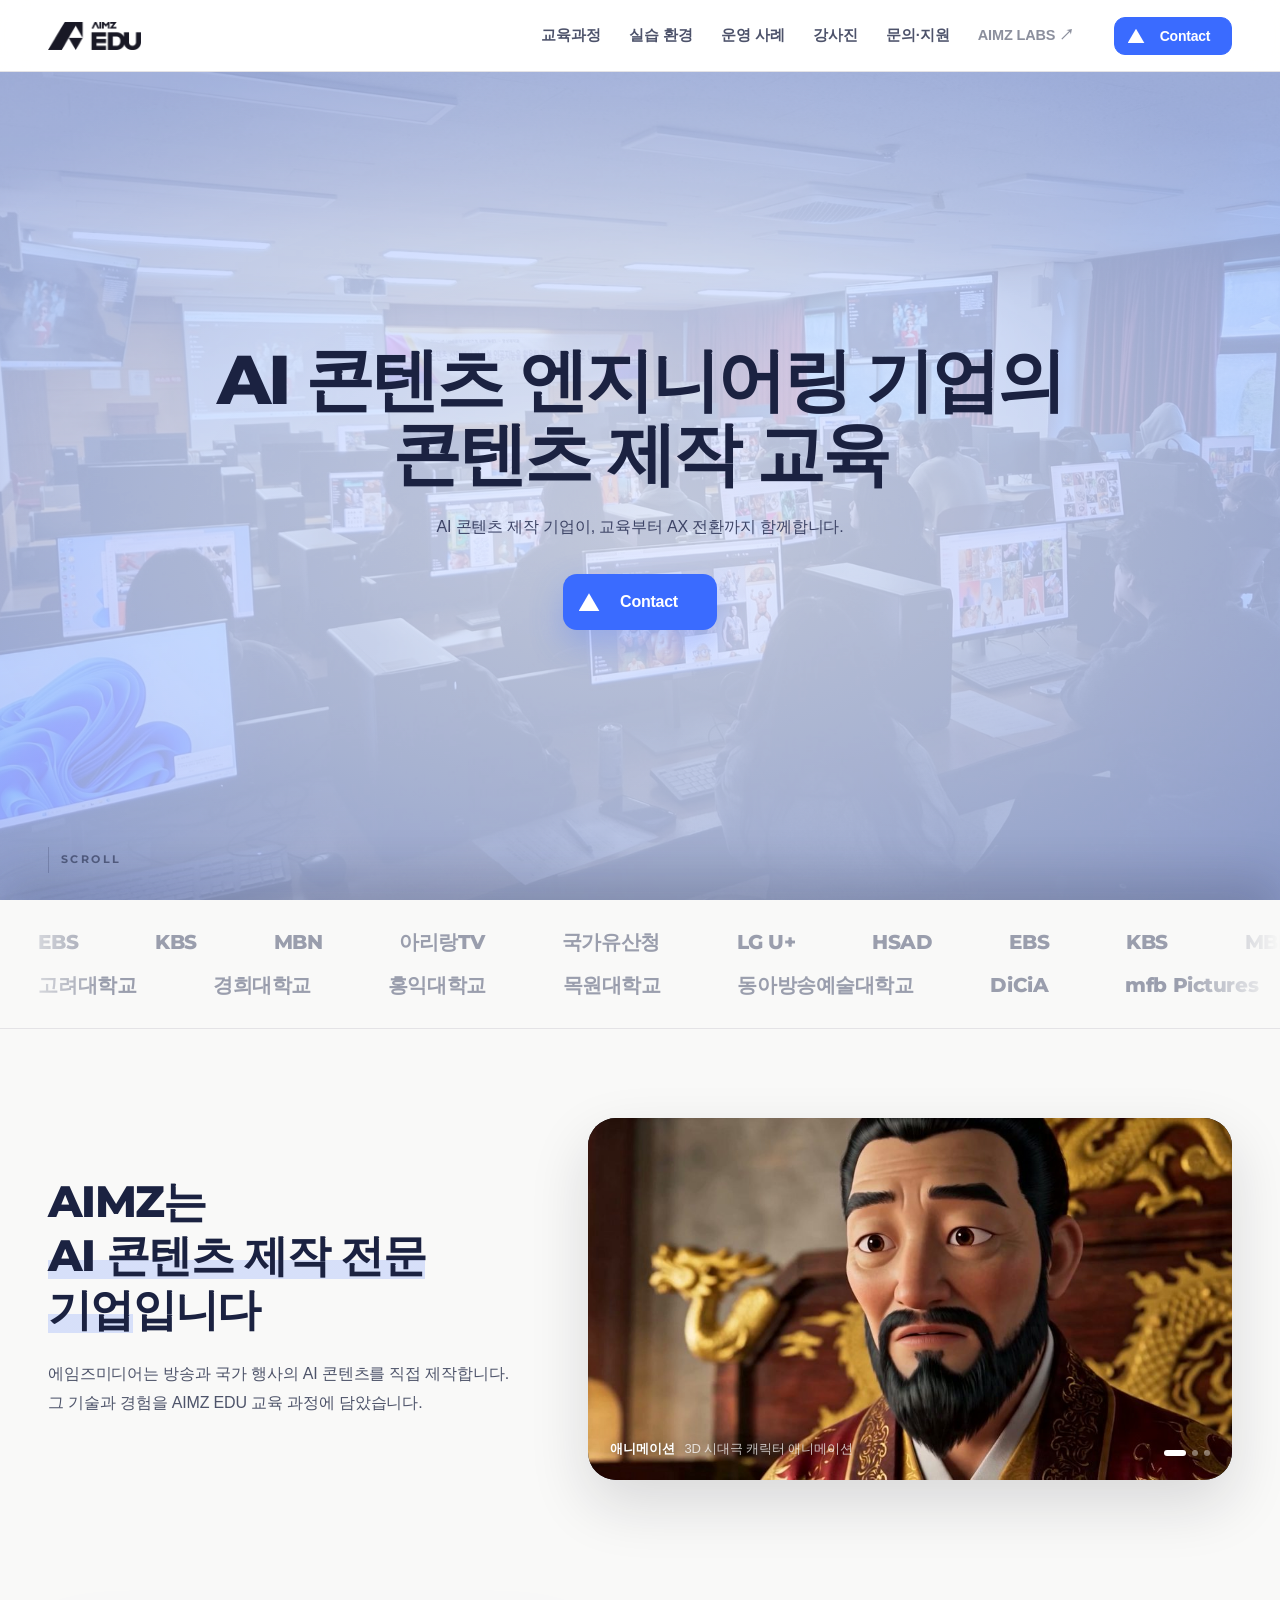
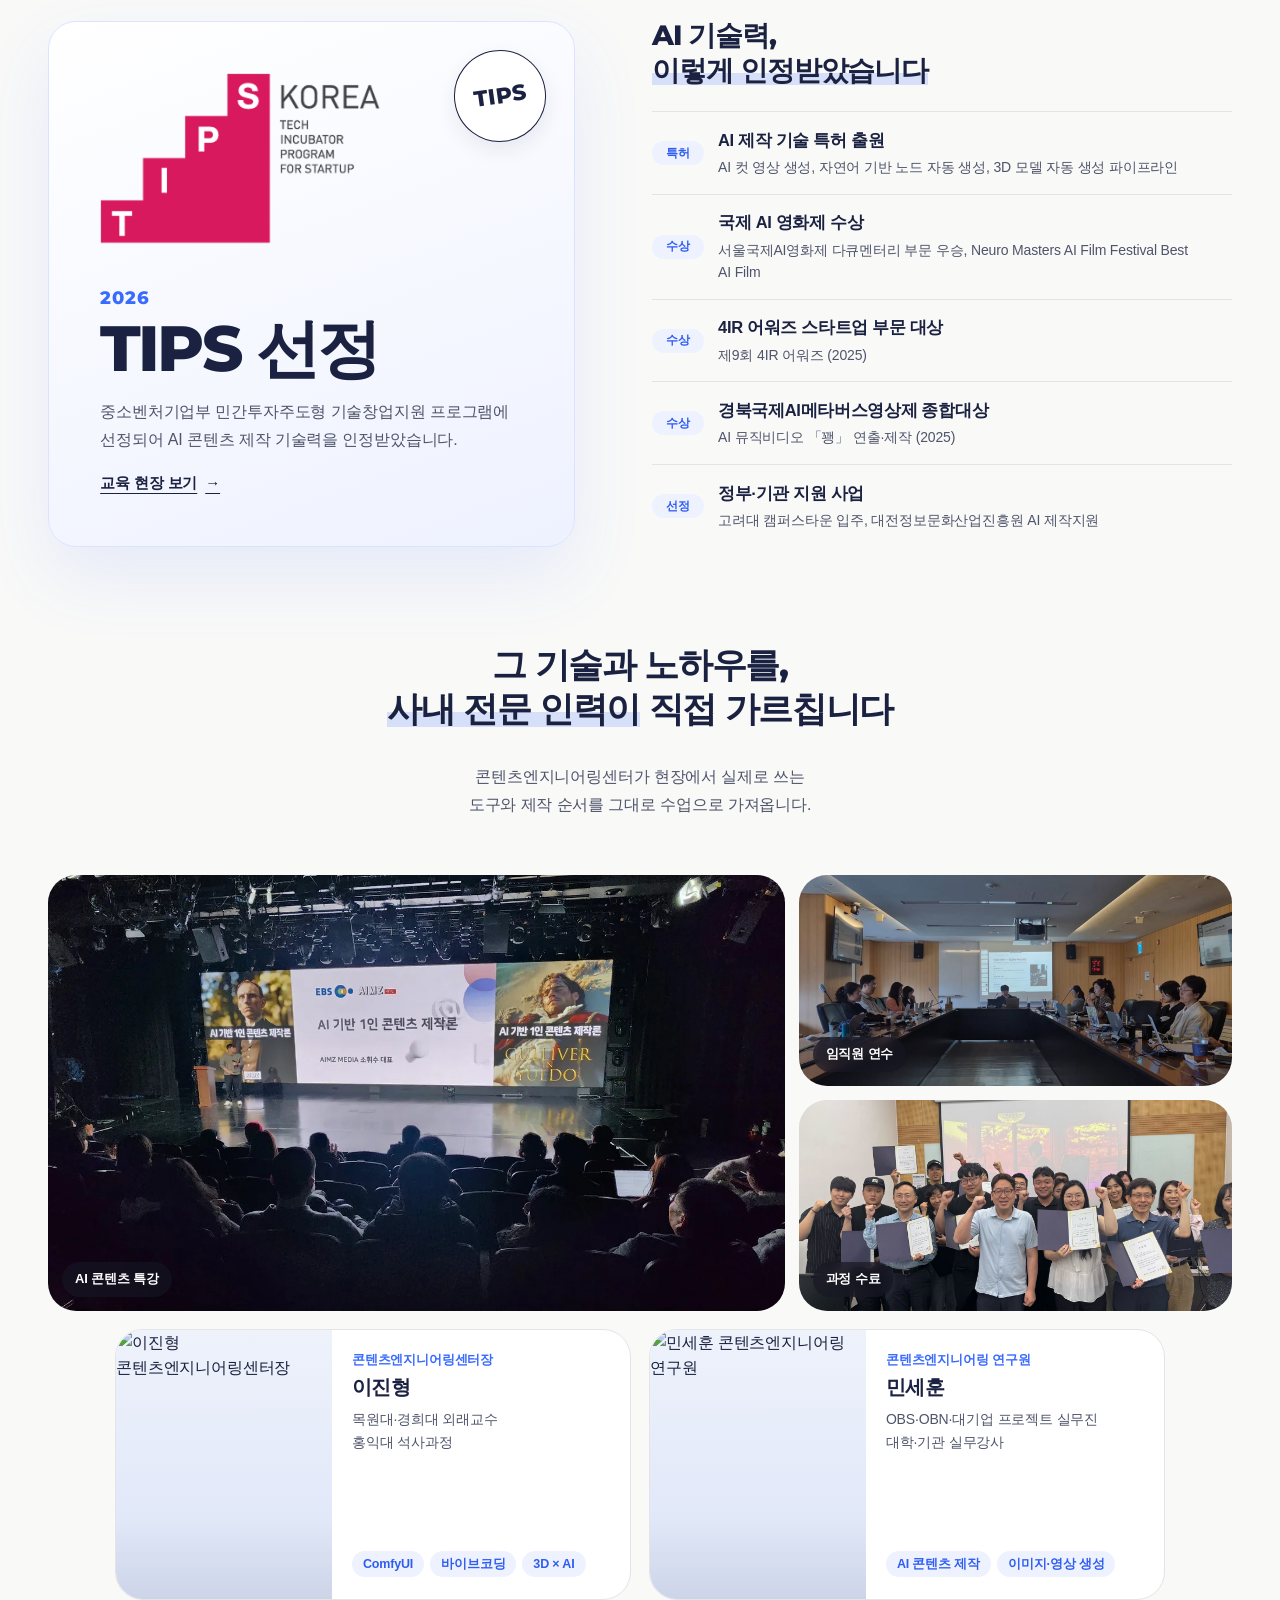
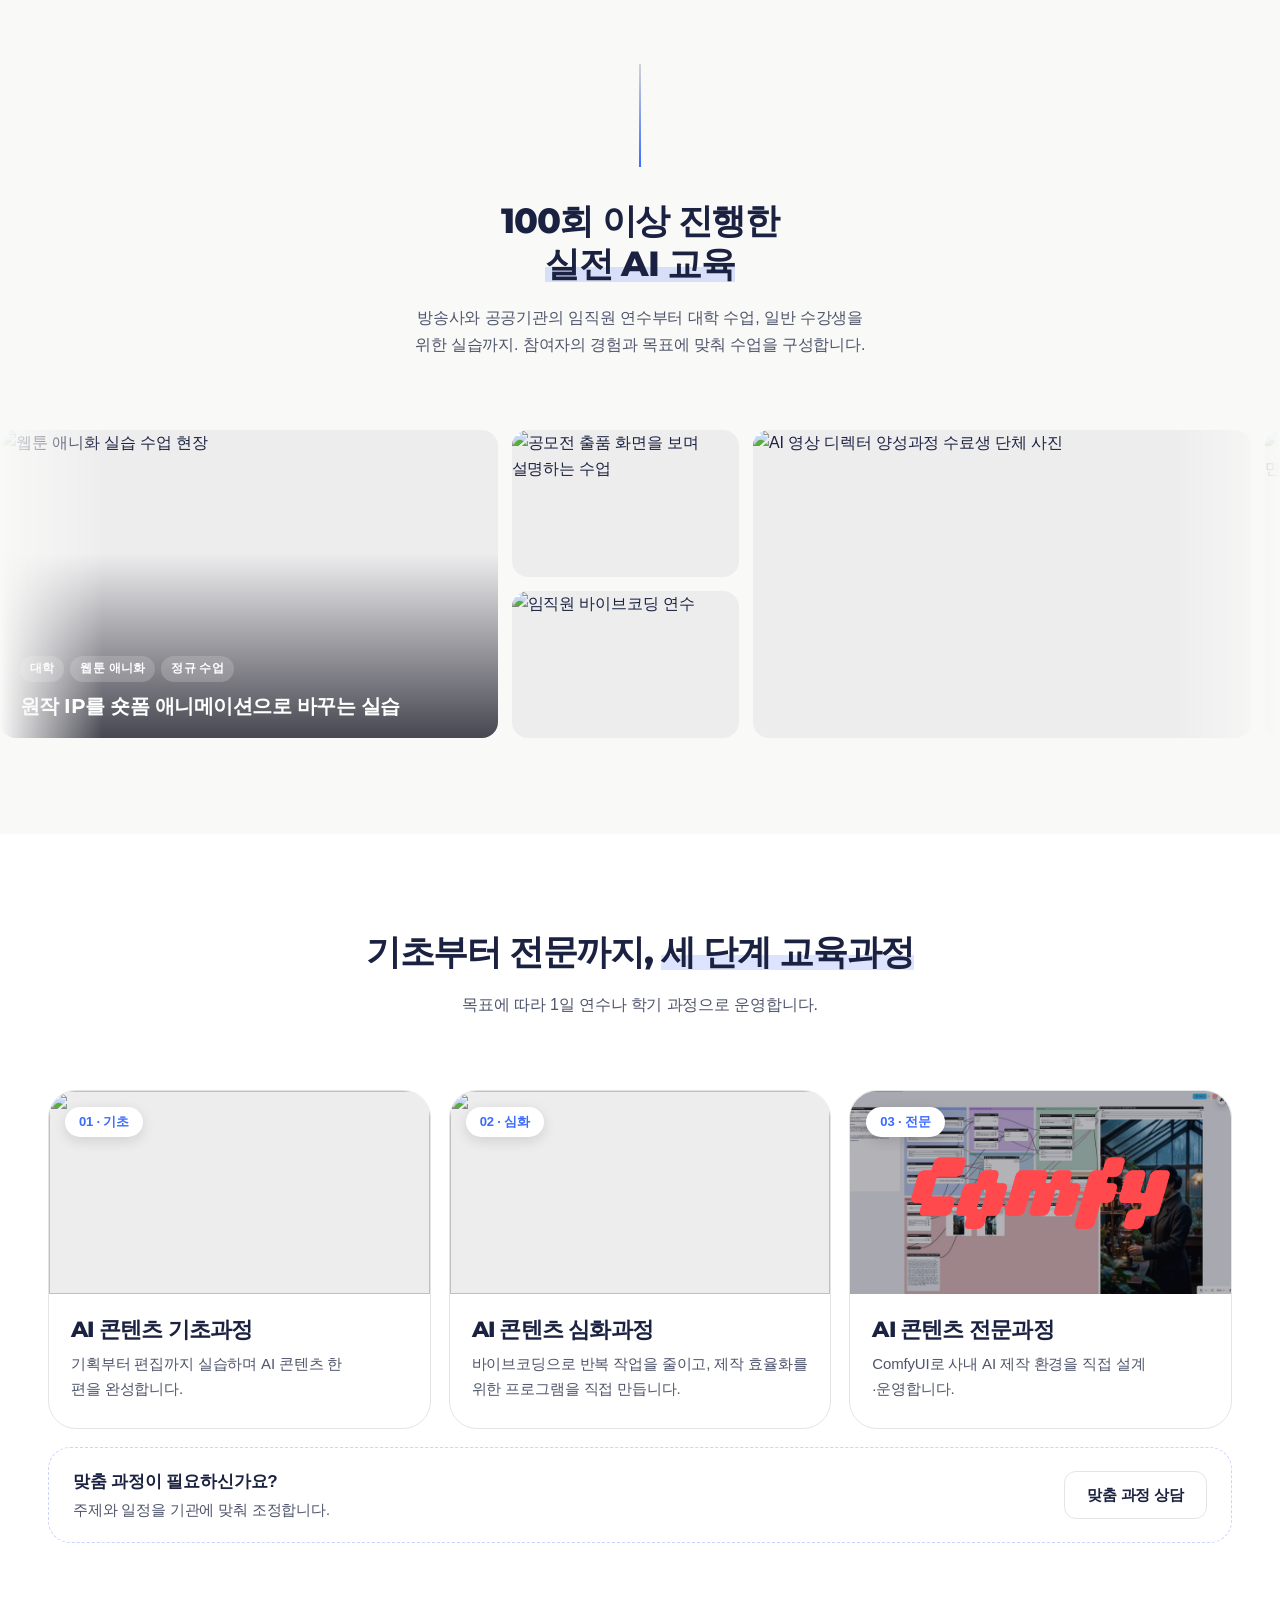
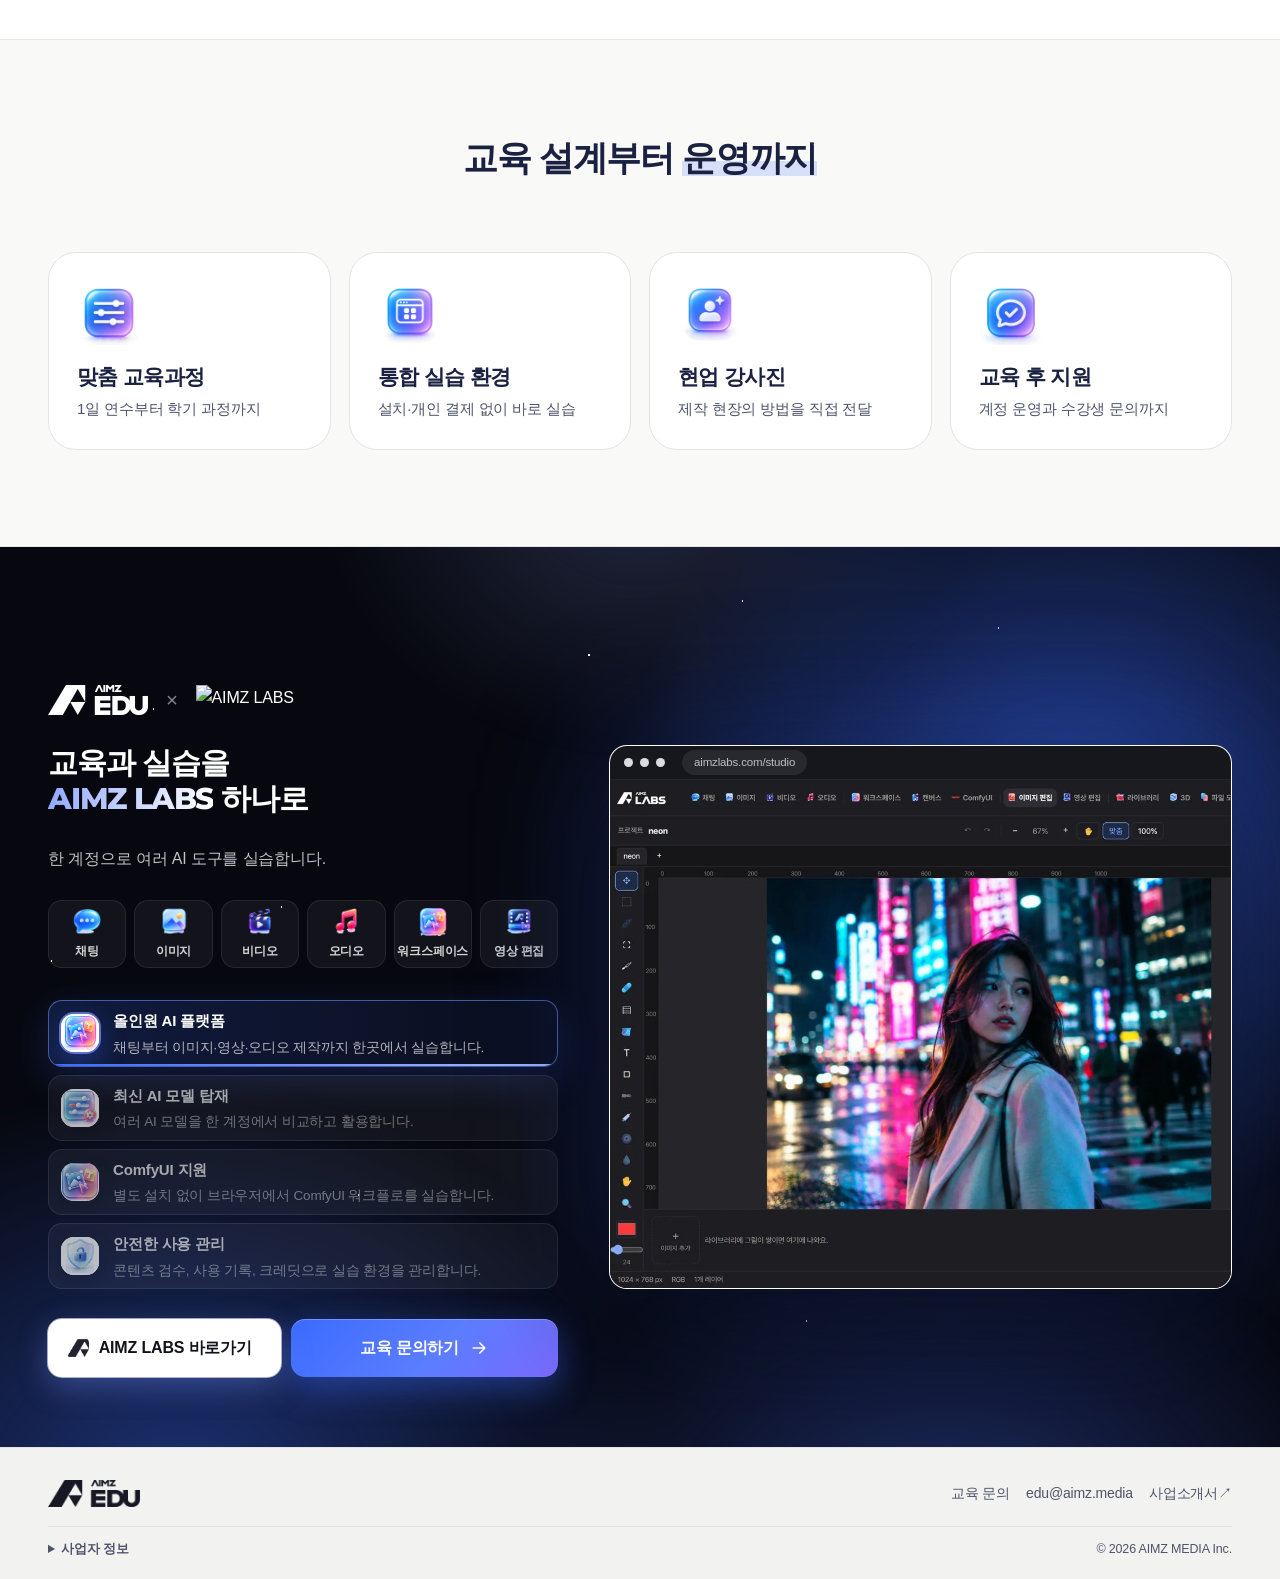
==== index.html @ b6eef56b "강사 카드 소개 문장 변경, 큰 화면에서 소개 문장 표시 Co-Authored-By: Claude Sonnet 5.5 <noreply@anthropic.com>" ====
<!doctype html>
<html lang="ko">
<head>
<meta charset="utf-8">
<meta name="viewport" content="width=device-width, initial-scale=1">
<title>AIMZ EDU · AI 콘텐츠 엔지니어링 기업의 콘텐츠 제작 교육</title>
<meta name="description" content="실전 제작 경험을 가진 팀이 직접 가르치는 생성형 AI 교육. 기관·기업 1일 과정과 대학 학기 트랙, 학생 결제 없는 통합 실습 환경.">
<meta name="theme-color" content="#F9F9F8">
<link rel="apple-touch-icon" href="/assets/logo/favicon.png">
<link rel="icon" href="/assets/logo/favicon.png">
<link rel="preconnect" href="https://cdn.jsdelivr.net" crossorigin>
<link rel="stylesheet" href="https://cdn.jsdelivr.net/gh/orioncactus/pretendard@v1.3.9/dist/web/variable/pretendardvariable-dynamic-subset.min.css">
<link rel="stylesheet" href="https://cdn.jsdelivr.net/gh/sun-typeface/SUIT@2.0.5/fonts/variable/woff2/SUIT-Variable.css">
<link rel="preconnect" href="https://fonts.googleapis.com">
<link rel="preconnect" href="https://fonts.gstatic.com" crossorigin>
<link rel="stylesheet" href="https://fonts.googleapis.com/css2?family=Montserrat:wght@600;700;800&display=swap">
<link rel="stylesheet" href="/assets/css/edu.css?v=20261125-nav2">
<link rel="stylesheet" href="/assets/css/p-home.css?v=20261124" data-page-css>
<script>document.documentElement.classList.add('js')</script>
</head>
<body>
<a class="skip" href="#main">본문 바로가기</a>

<header class="hdr">
  <div class="hdr-in wrap">
    <a class="logo" href="/" aria-label="AIMZ EDU 홈"><img src="/assets/logo/aimz-edu-black.png" alt="AIMZ EDU" width="100" height="30"></a>
    <nav id="nav" class="nav" aria-label="주 메뉴">
      <button class="nav-pending" type="button">교육과정</button>
      <button class="nav-pending" type="button">실습 환경</button>
      <button class="nav-pending" type="button">운영 사례</button>
      <button class="nav-pending" type="button">강사진</button>
      <button class="nav-pending" type="button">문의·지원</button>
      <a class="nav-ext" href="https://aimzlabs.com/" target="_blank" rel="noopener">AIMZ LABS <span aria-hidden="true">↗</span></a>
    </nav>
    <div class="hdr-act">
      <a class="btn btn-sm btn-cta" href="/contact" aria-label="교육 문의"><span class="cta-triangle" aria-hidden="true"></span><span class="cta-label">Contact</span></a>
      <button class="burger" type="button" aria-expanded="false" aria-controls="nav" aria-label="메뉴 열기"><span></span><span></span></button>
    </div>
  </div>
</header>

<main id="main">

<!-- ============ 1. 첫 화면 — 현장 사진이 바뀌는 배경(영상) + 가운데 정렬 ============ -->
<!-- 처음엔 검정, 내리면 막이 걷히며 영상이 드러난다. 영상 교체: assets/media/home-hero.mp4 (가로 1920×1080·소리 없음·10~20초 반복) / 첫 장면 사진: assets/media/home-hero.jpg -->
<section class="vhero vh-black" data-vhero>
  <div class="vh-media">
    <video class="vh-video" autoplay muted loop playsinline preload="auto" poster="/assets/media/home-hero.jpg" aria-hidden="true">
      <source src="/assets/media/home-hero.mp4" type="video/mp4">
    </video>
    <div class="vh-shade"></div>
  </div>
  <div class="wrap vh-copy">
    <h1 class="h1" data-split="load">AI 콘텐츠 엔지니어링 기업의<br>콘텐츠 제작 교육</h1>
    <p class="lead" data-load>AI 콘텐츠 제작 기업이, 교육부터 AX 전환까지 함께합니다.</p>
    <div class="btns" data-load><a class="btn btn-lg btn-cta cta-hero" href="/contact" aria-label="교육 문의"><span class="cta-triangle" aria-hidden="true"></span><span class="cta-label">Contact</span></a></div>
  </div>
  <div class="vh-foot" data-load>
    <span class="vh-hint" aria-hidden="true"><i></i>SCROLL</span>
  </div>
</section>

<!-- ============ 2. 함께한 기관 (두 줄, 서로 반대로 흐른다) ============ -->
<!-- 실명 사용 동의 확인 전 — 확인되면 이 주석을 지운다 -->
<section class="logos" aria-label="함께한 기관·기업">
  <div class="marquee" style="--mq-dur:38s">
    <div class="marquee-track"><span class="mq-word">EBS</span><span class="mq-word">KBS</span><span class="mq-word">MBN</span><span class="mq-word">아리랑TV</span><span class="mq-word">국가유산청</span><span class="mq-word">LG U+</span><span class="mq-word">HSAD</span></div>
  </div>
  <div class="marquee" data-reverse style="--mq-dur:44s">
    <div class="marquee-track"><span class="mq-word">고려대학교</span><span class="mq-word">경희대학교</span><span class="mq-word">홍익대학교</span><span class="mq-word">목원대학교</span><span class="mq-word">동아방송예술대학교</span><span class="mq-word">DiCiA</span><span class="mq-word">mfb Pictures</span></div>
  </div>
</section>

<!-- ============ 1. 회사 소개 — 기술력 있는 회사 → 사내 인력이 직접 가르친다 ============ -->
<section class="sec about2">
  <div class="wrap">
    <div class="ab-top">
      <div class="ab-txt">
        <h2 class="h2" data-split>AIMZ는<br><span class="hl">AI 콘텐츠 제작 전문 기업</span>입니다</h2>
        <p data-reveal>에임즈미디어는 방송과 국가 행사의 AI 콘텐츠를 직접 제작합니다. 그 기술과 경험을 AIMZ EDU 교육 과정에 담았습니다.</p>
      </div>
      <div class="reel" data-reel data-reveal="clip">
        <div class="rl-stage">
          <span class="rl-dots" aria-hidden="true"><i class="on"></i><i></i><i></i></span>
          <figure class="rl-s on" data-i="0"><video src="/assets/media/work-animation.mp4" poster="/assets/media/work-animation.jpg" muted autoplay loop playsinline preload="metadata" aria-label="3D 시대극 캐릭터 애니메이션"></video><figcaption><b>애니메이션</b>3D 시대극 캐릭터 애니메이션</figcaption></figure>
          <figure class="rl-s" data-i="1"><video src="/assets/media/work-immersive.mp4" poster="/assets/media/work-immersive.jpg" muted autoplay loop playsinline preload="metadata" aria-label="도심 대형 곡면 스크린 아나모픽 영상"></video><figcaption><b>실감 미디어</b>도심 대형 곡면 스크린 아나모픽 영상</figcaption></figure>
          <figure class="rl-s" data-i="2"><video src="/assets/media/work-gfx.mp4" poster="/assets/media/work-gfx.jpg" muted autoplay loop playsinline preload="metadata" aria-label="KBS 역사스페셜 AI 재현 영상"></video><figcaption><b>GFX</b>KBS 역사스페셜 AI 재현 영상</figcaption></figure>
        </div>
      </div>
    </div>


    <!-- ② TIPS 선정이 주인공, 나머지 실적은 오른쪽 글 목록. 근거: 회사 IR·사업소개서·aimz.media -->
    <div class="tips-row">
      <div class="tips-hero" data-reveal="clip">
        <span class="tips-stamp" aria-hidden="true"><b>TIPS</b><i></i></span>
        <img src="/assets/img/badges/tips.png" alt="TIPS Korea 로고" width="322" height="196">
        <p class="th-y">2026</p>
        <h3>TIPS 선정</h3>
        <p class="th-d">중소벤처기업부 민간투자주도형 기술창업지원 프로그램에 선정되어 AI 콘텐츠 제작 기술력을 인정받았습니다.</p>
        <a class="tips-more" href="#field">교육 현장 보기 <span aria-hidden="true">→</span></a>
      </div>
      <div class="tips-side">
        <h3 class="h2" data-split>AI 기술력,<br><span class="hl">이렇게 인정받았습니다</span></h3>
        <ul class="tips-list" data-stagger>
          <li data-reveal><span class="tl-k">특허</span><div><b>AI 제작 기술 특허 출원</b><p>AI 컷 영상 생성, 자연어 기반 노드 자동 생성, 3D 모델 자동 생성 파이프라인</p></div></li>
          <li data-reveal><span class="tl-k">수상</span><div><b>국제 AI 영화제 수상</b><p>서울국제AI영화제 다큐멘터리 부문 우승, Neuro Masters AI Film Festival Best AI Film</p></div></li>
          <li data-reveal><span class="tl-k">수상</span><div><b>4IR 어워즈 스타트업 부문 대상</b><p>제9회 4IR 어워즈 (2025)</p></div></li>
          <li data-reveal><span class="tl-k">수상</span><div><b>경북국제AI메타버스영상제 종합대상</b><p>AI 뮤직비디오 「꽹」 연출·제작 (2025)</p></div></li>
          <li data-reveal><span class="tl-k">선정</span><div><b>정부·기관 지원 사업</b><p>고려대 캠퍼스타운 입주, 대전정보문화산업진흥원 AI 제작지원</p></div></li>
        </ul>
      </div>
    </div>

    <div class="ab-bridge">
      <div class="ab-say-pin">
      <h3 class="ab-say" data-fill>그 기술과 노하우를,<br><span class="hl">사내 전문 인력이</span> 직접 가르칩니다</h3>
      <p class="lead" data-reveal>콘텐츠엔지니어링센터가 현장에서 실제로 쓰는 도구와 제작 순서를 그대로 수업으로 가져옵니다.</p>
      </div>
      <div class="crew-x" data-crewpop>
        <div class="crew-field" data-stagger>
          <figure class="cf cf-big" data-reveal="clip"><img src="/assets/img/edu-talk.jpg" alt="대형 스크린 앞에서 진행한 AI 콘텐츠 특강" loading="lazy"><figcaption>AI 콘텐츠 특강</figcaption></figure>
          <figure class="cf" data-reveal="clip"><img src="/assets/img/edu-meeting.jpg" alt="회의실에서 진행한 임직원 AI 연수" loading="lazy"><figcaption>임직원 연수</figcaption></figure>
          <figure class="cf" data-reveal="clip"><img src="/assets/img/edu-group.jpg" alt="교육을 마친 수강생들과 함께한 단체 사진" loading="lazy"><figcaption>과정 수료</figcaption></figure>
        </div>
        <div class="crew-people">
          <article class="cp">
            <figure class="cp-ph"><img src="/assets/img/instructor-lee_v3.jpg" alt="이진형 콘텐츠엔지니어링센터장" loading="lazy"></figure>
            <div class="cp-b"><p class="cp-r">콘텐츠엔지니어링센터장</p><h4>이진형</h4><p class="cp-one">목원대·경희대 외래교수<br>홍익대 석사과정</p><p class="cp-tags"><span>ComfyUI</span><span>바이브코딩</span><span>3D × AI</span></p></div>
          </article>
          <article class="cp">
            <figure class="cp-ph"><img src="/assets/img/instructor-min_v3.jpg" alt="민세훈 콘텐츠엔지니어링 연구원" loading="lazy"></figure>
            <div class="cp-b"><p class="cp-r">콘텐츠엔지니어링 연구원</p><h4>민세훈</h4><p class="cp-one">OBS·OBN·대기업 프로젝트 실무진<br>대학·기관 실무강사</p><p class="cp-tags"><span>AI 콘텐츠 제작</span><span>이미지·영상 생성</span></p></div>
          </article>
        </div>
      </div>
      <div class="bridge-down" aria-hidden="true"><i data-draw></i></div>
    </div>
  </div>
</section>

<!-- ============ 3. 교육 현장 ============ -->
<section class="sec soft field" id="field">
  <div class="wrap">
    <div class="sec-head center">
      <h2 class="h2 md" data-split>100회 이상 진행한<br><span class="hl">실전 AI 교육</span></h2>
      <p class="lead" data-reveal>방송사와 공공기관의 임직원 연수부터 대학 수업, 일반 수강생을 위한 실습까지. 참여자의 경험과 목표에 맞춰 수업을 구성합니다.</p>
    </div>
  </div>
  <!-- 사진 교체: assets/img 안의 같은 이름 파일을 바꾸면 된다 -->
  <div class="marquee pmq" style="--mq-dur:72s" aria-label="교육 현장 사진">
    <div class="marquee-track">
      <figure class="big feat"><img src="/assets/img/class.jpg" alt="웹툰 애니화 실습 수업 현장" loading="lazy"><figcaption><span class="tags"><span class="tag">대학</span><span class="tag">웹툰 애니화</span><span class="tag">정규 수업</span></span><b>원작 IP를 숏폼 애니메이션으로 바꾸는 실습</b></figcaption></figure>
      <div class="pair"><figure><img src="/assets/img/slides/e-award.jpg" alt="공모전 출품 화면을 보며 설명하는 수업" loading="lazy"></figure><figure><img src="/assets/img/seminar.jpg" alt="임직원 바이브코딩 연수" loading="lazy"></figure></div>
      <figure class="big"><img src="/assets/img/slides/s-public_hd.jpg" alt="AI 영상 디렉터 양성과정 수료생 단체 사진" loading="lazy"></figure>
      <figure class="tall"><img src="/assets/img/slides/e-character.jpg" alt="태블릿으로 캐릭터 이미지를 만드는 수업" loading="lazy"></figure>
      <div class="pair"><figure><img src="/assets/img/slides/s-comfy_hd.jpg" alt="ComfyUI 워크숍" loading="lazy"></figure><figure><img src="/assets/img/comfy-class.jpg" alt="ComfyUI 수업 화면" loading="lazy"></figure></div>
      <figure class="big"><img src="/assets/img/slides/s-univ_hd.jpg" alt="대학 컴퓨터실에서 진행한 생성형 AI 실습 특강" loading="lazy"></figure>
    </div>
  </div>
</section>

<!-- ============ 교육과정 ============ -->
<section class="sec products">
  <div class="wrap">
    <div class="sec-head center">
      <h2 class="h2 md" data-split>기초부터 전문까지, <span class="hl">세 단계 교육과정</span></h2>
      <p class="lead" data-reveal>목표에 따라 1일 연수나 학기 과정으로 운영합니다.</p>
    </div>
    <div class="pd-grid" data-stagger>
      <article class="pd" data-reveal>
        <div class="pd-img"><img src="/assets/img/slides/e-character.jpg" alt="" loading="lazy"><span class="pd-lv">01 · 기초</span></div>
        <div class="pd-b">
          <h3>AI 콘텐츠 기초과정</h3>
          <p class="pd-one">기획부터 편집까지 실습하며 AI 콘텐츠 한 편을 완성합니다.</p>
        </div>
      </article>
      <article class="pd" data-reveal>
        <div class="pd-img"><img src="/assets/img/tool-storyboard.jpg" alt="" loading="lazy"><span class="pd-lv">02 · 심화</span></div>
        <div class="pd-b">
          <h3>AI 콘텐츠 심화과정</h3>
          <p class="pd-one">바이브코딩으로 반복 작업을 줄이고, 제작 효율화를 위한 프로그램을 직접 만듭니다.</p>
        </div>
      </article>
      <article class="pd" data-reveal>
        <div class="pd-img comfy-visual">
          <img class="comfy-workflow" src="/assets/img/courses/comfy-workflow.webp" alt="ComfyUI 영상 제작 워크플로" loading="lazy">
          <img class="comfy-wordmark" src="/assets/img/courses/comfy-wordmark-red.png" alt="" loading="lazy">
          <span class="pd-lv">03 · 전문</span>
        </div>
        <div class="pd-b">
          <h3>AI 콘텐츠 전문과정</h3>
          <p class="pd-one">ComfyUI로 사내 AI 제작 환경을 직접 설계·운영합니다.</p>
        </div>
      </article>
    </div>
    <div class="pd-custom" data-reveal>
      <div><b>맞춤 과정이 필요하신가요?</b><span>주제와 일정을 기관에 맞춰 조정합니다.</span></div>
      <a class="btn btn-line" href="/contact?interest=CUSTOM">맞춤 과정 상담</a>
    </div>
  </div>
</section>

<!-- ============ AIMZ EDU 차별화된 서비스 ============ -->
<section class="sec soft edu-biz">
  <div class="wrap">
    <div class="sec-head center">
      <h2 class="h2 md" data-split>교육 설계부터 <span class="hl">운영까지</span></h2>
    </div>
    <div class="kw4-grid" data-stagger>
      <article class="kw4" data-reveal>
        <span class="kw4-ic"><img src="/assets/img/icons/svc-course.png" alt="" loading="lazy"></span>
        <h3>맞춤 교육과정</h3>
        <p class="kw4-one">1일 연수부터 학기 과정까지</p>
      </article>
      <article class="kw4" data-reveal>
        <span class="kw4-ic"><img src="/assets/img/icons/svc-platform.png" alt="" loading="lazy"></span>
        <h3>통합 실습 환경</h3>
        <p class="kw4-one">설치·개인 결제 없이 바로 실습</p>
      </article>
      <article class="kw4" data-reveal>
        <span class="kw4-ic"><img src="/assets/img/icons/svc-mentor.png" alt="" loading="lazy"></span>
        <h3>현업 강사진</h3>
        <p class="kw4-one">제작 현장의 방법을 직접 전달</p>
      </article>
      <a class="kw4" href="/contact#support" data-reveal>
        <span class="kw4-ic"><img src="/assets/img/icons/svc-support.png" alt="" loading="lazy"></span>
        <h3>교육 후 지원</h3>
        <p class="kw4-one">계정 운영과 수강생 문의까지</p>
      </a>
    </div>
  </div>
</section>


<!-- ============ 4. 해결 — 자체 플랫폼 AIMZ LABS (한 화면, 반짝임) ============ -->
<section class="sec labs-x" id="labs">
  <div class="wrap">
    <div class="lx-card" data-reveal="clip" data-glow>
      <span class="lx-aura" aria-hidden="true"></span>
      <span class="lx-stars" aria-hidden="true"></span>
      <div class="lx-left">
        <div class="lx-lock"><img src="/assets/logo/aimz-edu-white.png" alt="AIMZ EDU"><i aria-hidden="true">×</i><img src="/assets/logo/labs_white.png" alt="AIMZ LABS"></div>
        <h2 class="lx-title" data-split>교육과 실습을<br><span class="lx-shine">AIMZ LABS</span> 하나로</h2>
        <p class="lx-lead">한 계정으로 여러 AI 도구를 실습합니다.</p>
        <div class="lx-feat" aria-label="한 계정으로 쓰는 기능"><span><img src="/assets/img/labs/v2/ic-text.png" alt="">채팅</span><span><img src="/assets/img/labs/v2/ic-image.png" alt="">이미지</span><span><img src="/assets/img/labs/v2/ic-video.png" alt="">비디오</span><span><img src="/assets/img/labs/v2/ic-audio.png" alt="">오디오</span><span><img src="/assets/img/labs/v2/ic-board.png" alt="">워크스페이스</span><span><img src="/assets/img/labs/v2/ic-edit-video.png" alt="">영상 편집</span></div>
        <ul class="lx-list" data-stagger>
          <li data-i="0" class="on">
            <span class="lx-ic ic3" aria-hidden="true"><img src="/assets/img/icons/workspace.jpg" alt="" loading="lazy"></span>
            <div><b>올인원 AI 플랫폼</b><p>채팅부터 이미지·영상·오디오 제작까지 한곳에서 실습합니다.</p></div>
            <i class="lx-prog" aria-hidden="true"></i>
          </li>
          <li data-i="1">
            <span class="lx-ic ic3" aria-hidden="true"><img src="/assets/img/icons/admin.jpg" alt="" loading="lazy"></span>
            <div><b>최신 AI 모델 탑재</b><p>여러 AI 모델을 한 계정에서 비교하고 활용합니다.</p></div>
            <i class="lx-prog" aria-hidden="true"></i>
          </li>
          <li data-i="2">
            <span class="lx-ic ic3" aria-hidden="true"><img src="/assets/img/labs/v2/ic-board.png" alt="" loading="lazy"></span>
            <div><b>ComfyUI 지원</b><p>별도 설치 없이 브라우저에서 ComfyUI 워크플로를 실습합니다.</p></div>
            <i class="lx-prog" aria-hidden="true"></i>
          </li>
          <li data-i="3">
            <span class="lx-ic ic3" aria-hidden="true"><img src="/assets/img/icons/security.jpg" alt="" loading="lazy"></span>
            <div><b>안전한 사용 관리</b><p>콘텐츠 검수, 사용 기록, 크레딧으로 실습 환경을 관리합니다.</p></div>
            <i class="lx-prog" aria-hidden="true"></i>
          </li>
        </ul>
        <div class="lx-cta">
          <a class="lx-btn lx-btn-sub labs-glow" href="https://www.aimzlabs.com" target="_blank" rel="noopener"><img src="/assets/logo/favicon.png" alt="" width="22" height="22"><span>AIMZ LABS 바로가기</span><svg viewBox="0 0 24 24" width="18" height="18" aria-hidden="true"><path d="M7 17 17 7M9 7h8v8" fill="none" stroke="currentColor" stroke-width="2" stroke-linecap="round" stroke-linejoin="round"/></svg></a>
          <a class="lx-btn lx-btn-main" href="/contact"><span>교육 문의하기</span><svg viewBox="0 0 24 24" width="20" height="20" aria-hidden="true"><path d="M5 12h14M13 6l6 6-6 6" fill="none" stroke="currentColor" stroke-width="2" stroke-linecap="round" stroke-linejoin="round"/></svg></a>
        </div>
      </div>
      <figure class="lx-shot" data-lx-shot>
        <div class="lx-bar"><i></i><i></i><i></i><span>aimzlabs.com/studio</span></div>
        <div class="lx-screens">
          <img class="on" src="/assets/img/labs/v2/editor.jpg" alt="AIMZ LABS 웹 편집기: 설치 없이 브라우저에서 편집" loading="lazy">
          <img src="/assets/img/labs/v2/studio.jpg" alt="AIMZ LABS 생성 스튜디오: 여러 상용 모델을 한 계정에서" loading="lazy">
          <img src="/assets/img/labs/v2/comfy.jpg" alt="AIMZ LABS의 ComfyUI 워크플로 화면" loading="lazy">
          <img src="/assets/img/labs/demo-credits.jpg" alt="학교별·학생별 크레딧 사용 현황" loading="lazy">
        </div>
        <span class="lx-sweep" aria-hidden="true"></span>
      </figure>
    </div>
  </div>
</section>

</main>

<footer class="ftr ftr--compact">
  <div class="wrap">
    <div class="ftr-mini-top">
      <a href="/" aria-label="AIMZ EDU 홈"><img src="/assets/logo/aimz-edu-black.png" alt="AIMZ EDU" width="100" height="30"></a>
      <nav class="ftr-mini-links" aria-label="하단 링크">
        <a href="/contact">교육 문의</a>
        <a href="mailto:edu@aimz.media">edu@aimz.media</a>
        <a href="/assets/docs/aimz-edu-brochure.pdf" target="_blank" rel="noopener" aria-label="사업소개서 (PDF, 새 탭)">사업소개서 <span aria-hidden="true">↗</span></a>
      </nav>
    </div>
    <div class="ftr-mini-bottom">
      <details>
        <summary>사업자 정보</summary>
        <address>주식회사 에임즈미디어 · 대표 소휘수 · 사업자등록번호 553-81-03801<br>대전광역시 유성구 대덕대로512번길 47, 206호(도룡동)</address>
      </details>
      <small>© 2026 AIMZ MEDIA Inc.</small>
    </div>
  </div>
</footer>

<script src="https://cdnjs.cloudflare.com/ajax/libs/gsap/3.12.5/gsap.min.js"></script>
<script src="https://cdnjs.cloudflare.com/ajax/libs/gsap/3.12.5/ScrollTrigger.min.js"></script>
<script src="https://cdn.jsdelivr.net/npm/lenis@1.1.13/dist/lenis.min.js"></script>
<script src="/assets/js/edu.js?v=20261125-labs"></script>
</body>
</html>
---- assets/css/edu.css ----
/* =========================================================
   AIMZ EDU — 공용 디자인 (2026 리디자인)
   aimzlabs.com 과 같은 집안: 따뜻한 흰 바탕 · 거의 검정 · Pretendard ·
   작은 대문자 표찰 · 번호 붙은 항목 · 얇은 선. EDU만의 표시는 빨강 한 점.
   ========================================================= */

:root{
  /* 브랜드 가이드(aimz 리브렌딩 _final): 아이보리 · 네이비 대비 중심, 포인트 색은 최소로 */
  --navy:#1B2241; --black:#181825; --beige:#F9F9F8; --white:#FFFFFF; --gray:#858A9C; --silver:#7F7F87; --light-gray:#EEEDEE;
  /* 밝은 면 */
  --bg:var(--beige); --surface:var(--white); --surface-2:#F2F2F0; --surface-3:var(--light-gray);
  --ink:var(--navy); --muted:#4E546A; --faint:#6B7082; --line:#E4E3E6; --line-2:#D3D2D8;
  /* 어두운 면 */
  --d-bg:var(--black); --d-surface:#20202F; --d-surface-2:#272738;
  --d-ink:#F4F4F6; --d-muted:#AEB2C0; --d-faint:var(--gray); --d-line:rgba(244,244,246,.1); --d-line-2:rgba(244,244,246,.2);
  /* 포인트 — 빨강을 쓸지 정해지면 이 한 줄만 바꾼다 (예: 남색으로 바꾸려면 var(--navy)) */
  --accent:#3A6BFF; --accent-ink:#2F5DF0; /* 빨강(#FF494D) 대신 메인 남색에서 올린 파랑 — 사용자 결정 */
  /* 주 버튼 */
  --primary:var(--navy); --primary-hover:#11172E;

  --font:"Pretendard Variable",Pretendard,"Apple SD Gothic Neo","Malgun Gothic",-apple-system,"Segoe UI",Roboto,sans-serif;
  /* 제목: 영문은 Montserrat, 한글은 SUIT (Montserrat 에 한글이 없어 자연스럽게 SUIT 로 넘어간다) */
  --font-head:Montserrat,"SUIT Variable",SUIT,"Pretendard Variable",Pretendard,"Apple SD Gothic Neo","Malgun Gothic",sans-serif;
  --radius:16px; --radius-lg:22px; --radius-xl:28px;
  --wrap:1360px; --gutter:clamp(20px,4vw,48px);
  --ease:cubic-bezier(.2,.7,.3,1); --ease-out:cubic-bezier(.16,1,.3,1);
  --shadow:0 1px 2px rgba(27,34,65,.05),0 10px 30px rgba(27,34,65,.07);
  --hdr-h:72px;
}

*,*::before,*::after{box-sizing:border-box}
html{overflow-x:clip;-webkit-text-size-adjust:100%;scroll-padding-top:calc(var(--hdr-h) + 16px)}
html.lenis,html.lenis body{height:auto}
.lenis.lenis-smooth{scroll-behavior:auto!important}
.lenis.lenis-stopped{overflow:hidden}
body{margin:0;overflow-x:clip;background:var(--bg);color:var(--ink);font-family:var(--font);font-size:16px;line-height:1.6;letter-spacing:-.01em;
  -webkit-font-smoothing:antialiased;word-break:keep-all;overflow-wrap:break-word}
img,video{display:block;max-width:100%}
a{color:inherit;text-decoration:none}
button{font:inherit;color:inherit;cursor:pointer}
::selection{background:var(--ink);color:var(--bg)}
:focus-visible{outline:2px solid var(--accent);outline-offset:3px;border-radius:6px}

.wrap{width:100%;max-width:var(--wrap);margin-inline:auto;padding-inline:var(--gutter)}
.skip{position:absolute;left:-9999px;top:8px;z-index:200;background:var(--ink);color:#fff;padding:10px 14px;border-radius:10px}
.skip:focus{left:12px}
.sr{position:absolute;width:1px;height:1px;overflow:hidden;clip:rect(0 0 0 0);white-space:nowrap}

/* ---------------- 구획 · 테마 ---------------- */
.sec{padding-block:clamp(80px,9vw,136px);position:relative}
.sec-tight{padding-block:clamp(64px,8vw,104px)}
.dark{background:var(--d-bg);color:var(--d-ink)}
.soft{background:var(--surface-2)}
.dark .muted,.dark p.lead{color:var(--d-muted)}

/* ---------------- 글자 ---------------- */
.eyebrow{display:inline-flex;align-items:center;gap:8px;margin:0;font-size:14px;font-weight:600;letter-spacing:-.01em;color:var(--muted)}
.eyebrow::before{content:"";width:11px;height:10px;flex:none;background:var(--ink);-webkit-mask:url("data:image/svg+xml,%3Csvg xmlns='http://www.w3.org/2000/svg' viewBox='0 0 24 21'%3E%3Cpath d='M12 0 24 21H0Z M12 21 6 10.5h12Z' fill='black' fill-rule='evenodd'/%3E%3C/svg%3E") center/contain no-repeat;mask:url("data:image/svg+xml,%3Csvg xmlns='http://www.w3.org/2000/svg' viewBox='0 0 24 21'%3E%3Cpath d='M12 0 24 21H0Z M12 21 6 10.5h12Z' fill='black' fill-rule='evenodd'/%3E%3C/svg%3E") center/contain no-repeat}
.dark .eyebrow{color:var(--d-muted)}
.dark .eyebrow::before{background:var(--d-ink)}
.kicker{display:flex;gap:10px;align-items:baseline;margin:0;font-size:13px;font-weight:700;letter-spacing:.04em;color:var(--faint)}
.kicker b{color:var(--ink);font-variant-numeric:tabular-nums}
.dark .kicker{color:var(--d-muted)} .dark .kicker b{color:var(--d-ink)}

.display,.h1,.h2,.h3,.h4,.stats b,.ex-word{font-family:var(--font-head)}
.display{font-size:clamp(46px,8.4vw,132px);line-height:1.02;letter-spacing:-.055em;font-weight:800;margin:0}
.h1{font-size:clamp(40px,5.6vw,80px);line-height:1.08;letter-spacing:-.045em;font-weight:800;margin:0}
.h2{font-size:clamp(32px,4.1vw,56px);line-height:1.14;letter-spacing:-.04em;font-weight:800;margin:0}
.h3{font-size:clamp(22px,2.2vw,30px);line-height:1.3;letter-spacing:-.025em;font-weight:750;margin:0}
.h4{font-size:19px;line-height:1.4;letter-spacing:-.02em;font-weight:700;margin:0}
.lead{font-size:clamp(16px,1.35vw,19px);line-height:1.7;color:var(--muted);margin:0;max-width:640px}
.small{font-size:14px;color:var(--faint)}
.muted{color:var(--muted)}
.accent{color:var(--accent)}
.num{font-variant-numeric:tabular-nums}
/* 줄 단위로 가려 두었다가 밀어 올리는 제목 — JS 가 .line 으로 감싼다 */
.line{display:block;overflow:hidden;padding-bottom:.06em;margin-bottom:-.06em}
.line>span{display:block}

.sec-head{display:grid;gap:18px;margin-bottom:clamp(40px,6vw,72px)}
.sec-head.split{grid-template-columns:1fr minmax(0,460px);align-items:end;gap:32px}
.sec-head .lead{margin-top:4px}

/* ---------------- 버튼 ---------------- */
.btn{display:inline-flex;align-items:center;justify-content:center;gap:8px;height:48px;padding:0 22px;border-radius:12px;
  font-size:15px;font-weight:700;letter-spacing:-.01em;white-space:nowrap;border:1px solid transparent;
  transition:background .25s var(--ease),color .25s var(--ease),border-color .25s var(--ease),transform .25s var(--ease)}
.btn .ar{transition:transform .3s var(--ease)}
.btn:hover .ar{transform:translateX(3px)}
.btn-sm{height:38px;padding:0 14px;font-size:13.5px;border-radius:10px}
.btn-lg{height:56px;padding:0 28px;font-size:16px;border-radius:14px}
.btn-ink{background:var(--primary);color:#fff;border-color:var(--primary)}
.btn-ink:hover{background:var(--primary-hover)}
.btn-line{background:var(--surface);color:var(--ink);border-color:var(--line)}
.btn-line:hover{border-color:var(--ink)}
.btn-ghost{background:transparent;color:var(--ink);border-color:transparent}
.btn-ghost:hover{background:var(--surface-3)}
.dark .btn-ink,.btn-light{background:var(--d-ink);color:var(--d-bg);border-color:var(--d-ink)}
.dark .btn-ink:hover,.btn-light:hover{background:#fff}
.dark .btn-line{background:transparent;color:var(--d-ink);border-color:var(--d-line-2)}
.dark .btn-line:hover{border-color:var(--d-ink)}

/* 교육 문의 — 사이트에서 가장 눈에 띄는 버튼. 메인 남색(#1B2241)을 같은 색 계열에서 밝고 선명하게 올린 단색. 광택·빛 번짐 없이 깔끔하게 */
:root{--cta:#3A6BFF;--cta-hover:#2F5DF0;--cta-active:#264FD6} /* LABS 파랑 — 사용자 선택 */
.btn-cta{background:var(--cta);color:#fff;border-color:var(--cta);font-weight:700;letter-spacing:-.015em}
.btn-cta:hover{background:var(--cta-hover);border-color:var(--cta-hover);color:#fff}
.btn-cta:active{background:var(--cta-active);border-color:var(--cta-active)}
.btn-cta:focus-visible{outline-color:var(--cta-hover)}
.btn-cta.btn-lg{padding:0 34px}
/* Contact — 알약 모양, 흰 동그라미 안 종이비행기 (Hundred 방식) */
.btn-cta:has(.ic-send){border-radius:999px;padding:0 20px 0 5px;gap:10px}
.btn-cta .ic-send{flex:none;box-sizing:content-box;width:14px;height:14px;padding:7px;border-radius:50%;background:#fff;color:var(--cta);transition:transform .4s var(--ease)}
.btn-cta:hover .ic-send{transform:rotate(-12deg) translate(1px,-1px)}
.btn-cta.btn-lg:has(.ic-send){padding:0 28px 0 7px;gap:14px;font-size:16.5px}
.btn-cta.btn-lg .ic-send{width:18px;height:18px;padding:10px}
.btn-sm.btn-cta:has(.ic-send){height:40px}
.btns{display:flex;flex-wrap:wrap;gap:10px}
/* 나란히 놓인 두 버튼은 같은 크기 */
.btns.pair{display:grid;grid-template-columns:repeat(2,minmax(0,1fr));width:max-content}
.btns.pair .btn{min-width:180px}

.link-ar{display:inline-flex;align-items:center;gap:6px;font-weight:700;font-size:15px;border-bottom:1px solid currentColor;padding-bottom:2px}
.link-ar .ar{transition:transform .3s var(--ease)}
.link-ar:hover .ar{transform:translateX(3px)}
.tag{display:inline-flex;align-items:center;height:26px;padding:0 10px;border-radius:999px;font-size:12px;font-weight:700;letter-spacing:.02em;
  background:var(--surface-3);color:var(--muted)}
.dark .tag{background:rgba(243,242,238,.08);color:var(--d-muted)}
.tag.red{background:rgba(39,67,190,.12);color:var(--accent-ink)}
.dark .tag.red{color:#A9B8FF}

/* ---------------- 머리말 ---------------- */
.hdr{position:fixed;inset:0 0 auto;z-index:80;height:var(--hdr-h);color:var(--ink);
  transition:background .35s var(--ease),color .35s var(--ease),border-color .35s var(--ease),transform .45s var(--ease)}
.hdr::before{content:"";position:absolute;inset:0;background:rgba(250,250,248,.78);backdrop-filter:saturate(1.4) blur(16px);-webkit-backdrop-filter:saturate(1.4) blur(16px);
  border-bottom:1px solid var(--line);opacity:0;transition:opacity .35s var(--ease)}
.hdr::before{opacity:1;background:rgba(255,255,255,.88)}
.hdr.hide{transform:translateY(-100%)}
.hdr-in{position:relative;height:100%;display:flex;align-items:center;gap:28px}
.logo{display:block;height:28px;flex:none;position:relative}
.logo img{height:100%;width:auto;transition:opacity .35s var(--ease)}
.logo .on-d{display:none}
.nav{display:flex;gap:4px;margin-left:auto}
.nav a{position:relative;padding:8px 12px;font-size:14.5px;font-weight:600;border-radius:9px;opacity:.78;transition:opacity .2s,background .2s}
.nav-pending {
  padding: 8px 12px;
  border: 0;
  border-radius: 9px;
  background: transparent;
  color: var(--ink);
  font: inherit;
  font-size: 14.5px;
  font-weight: 600;
  text-align: left;
  white-space: nowrap;
  opacity: .78;
  cursor: pointer;
  transition: opacity .2s, background-color .2s;
}
.nav-pending:focus-visible, .nav-pending:active {
  opacity: 1;
  background: var(--surface-3);
}
@media (hover: hover) {
  .nav-pending:hover { opacity: 1; background: var(--surface-3); }
}
.nav a:hover,.nav a[aria-current="page"]{opacity:1}
.nav a[aria-current="page"]{font-weight:700}
/* AIMZ LABS 링크 — 올리거나 누르면 LABS 쪽 파란 빛이 돈다 */
:root{--labs-blue:#3A6BFF;--labs-glow:rgba(58,107,255,.45)}
.nav a.nav-ext{color:var(--faint);transition:color .35s var(--ease),text-shadow .35s var(--ease),background-color .35s}
.nav a.nav-ext:hover,.nav a.nav-ext:focus-visible{color:var(--labs-blue);text-shadow:0 0 14px var(--labs-glow);background:rgba(58,107,255,.10)}
.nav a.nav-ext:active{background:rgba(58,107,255,.16);text-shadow:0 0 22px var(--labs-glow),0 0 2px var(--labs-blue)}
.labs-glow{transition:color .35s var(--ease),box-shadow .45s var(--ease),border-color .35s,transform .35s var(--ease)}
.labs-glow:hover,.labs-glow:focus-visible{color:var(--labs-blue)!important;border-color:rgba(58,107,255,.55)!important;
  box-shadow:0 0 0 1px rgba(58,107,255,.35),0 0 28px var(--labs-glow),0 0 70px rgba(58,107,255,.22)}
.labs-glow:active{transform:scale(.98);box-shadow:0 0 0 1px rgba(58,107,255,.6),0 0 40px rgba(58,107,255,.6)}

/* 포인트 밑줄 — 제목의 핵심어 아래로 옅은 파란 띠가 스크롤에 맞춰 그어진다 */
/* 제목 강조 — 연한 파스텔 파랑 형광펜이 스크롤에 맞춰 그어진다 (사용자 선택) */
.hl{background:linear-gradient(transparent 58%,rgba(58,107,255,.18) 58%,rgba(58,107,255,.18) 94%,transparent 94%) no-repeat 0 0/0% 100%;
  transition:background-size 1.1s var(--ease-out) .25s;-webkit-box-decoration-break:clone;box-decoration-break:clone}
.hl.on,html.reduce .hl{background-size:100% 100%}
.dark .hl{background-image:linear-gradient(transparent 58%,rgba(120,150,255,.34) 58%,rgba(120,150,255,.34) 94%,transparent 94%)}
.hdr-act{display:flex;gap:8px;align-items:center}
.hdr-act .btn-sm{min-width:104px}
.hdr-act .btn-cta{height:38px;min-width:0;background:var(--cta);border-color:var(--cta);box-shadow:none}
/* The triangle rolls across the button and lands level at the right edge. */
.hdr-act .btn-cta:has(.cta-triangle){position:relative;display:block;width:118px;padding:0;overflow:hidden;border-radius:11px;font-size:14px}
.btn-cta:has(.cta-triangle) .cta-triangle{position:absolute;z-index:2;left:10px;top:50%;display:grid;place-items:center;width:22px;height:22px;background:transparent;transform:translateY(-50%);transition:left .65s cubic-bezier(.22,1,.36,1),transform .65s cubic-bezier(.22,1,.36,1)}
.btn-cta:has(.cta-triangle) .cta-triangle::before{content:"";display:block;width:17px;height:14.7px;background:#fff;clip-path:polygon(50% 0,100% 100%,0 100%)}
.btn-cta:has(.cta-triangle) .cta-label{position:absolute;left:50%;top:50%;white-space:nowrap;transform:translate(calc(-50% + 12px),-50%);transition:transform .65s cubic-bezier(.22,1,.36,1)}
.btn-cta:has(.cta-triangle):is(:hover,:focus-visible) .cta-triangle{left:calc(100% - 32px);transform:translateY(-50%) rotate(180deg)}
.btn-cta:has(.cta-triangle):is(:hover,:focus-visible) .cta-label{transform:translate(calc(-50% - 14px),-50%)}
@media (prefers-reduced-motion:reduce){.btn-cta:has(.cta-triangle) .cta-triangle,.btn-cta:has(.cta-triangle) .cta-label{transition:none}}
.burger{display:none;width:42px;height:42px;border:0;border-radius:10px;background:transparent;position:relative}
.burger span{position:absolute;left:11px;right:11px;height:2px;border-radius:2px;background:currentColor;transition:transform .35s var(--ease),top .35s var(--ease)}
.burger span:nth-child(1){top:16px} .burger span:nth-child(2){top:24px}
.burger[aria-expanded="true"] span:nth-child(1){top:20px;transform:rotate(45deg)}
.burger[aria-expanded="true"] span:nth-child(2){top:20px;transform:rotate(-45deg)}

/* 맨 위 진행 막대는 쓰지 않는다 (사용자 결정) */
.progress{display:none}

/* ---------------- 카드 · 격자 ---------------- */
.grid{display:grid;gap:16px}
.g2{grid-template-columns:repeat(2,minmax(0,1fr))}
.g3{grid-template-columns:repeat(3,minmax(0,1fr))}
.g4{grid-template-columns:repeat(4,minmax(0,1fr))}
.card{position:relative;background:var(--surface);border:1px solid var(--line);border-radius:var(--radius-lg);padding:28px;overflow:hidden}
.dark .card{background:var(--d-surface);border-color:var(--d-line)}
.card p{margin:10px 0 0;color:var(--muted);font-size:15px}
.dark .card p{color:var(--d-muted)}
.card .kicker{margin-bottom:14px}
a.card{transition:border-color .3s var(--ease),transform .4s var(--ease)}
a.card:hover{border-color:var(--ink)}
.dark a.card:hover{border-color:var(--d-line-2)}
/* 마우스 자리 빛 — data-glow */
[data-glow]{--mx:50%;--my:50%}
[data-glow]::after{content:"";position:absolute;inset:0;pointer-events:none;opacity:0;transition:opacity .4s;border-radius:inherit;
  background:radial-gradient(420px circle at var(--mx) var(--my),rgba(39,67,190,.10),transparent 60%)}
.dark [data-glow]::after{background:radial-gradient(420px circle at var(--mx) var(--my),rgba(243,242,238,.08),transparent 60%)}
[data-glow]:hover::after{opacity:1}

.list-lines{list-style:none;margin:0;padding:0;border-top:1px solid var(--line)}
.list-lines li{display:flex;gap:12px;padding:14px 0;border-bottom:1px solid var(--line);font-size:15px}
.list-lines li::before{content:"";width:5px;height:5px;margin-top:.62em;border-radius:50%;background:var(--cta);flex:none}
.dark .list-lines,.dark .list-lines li{border-color:var(--d-line)}
.dark .list-lines li::before{background:#8FA2FF}

/* 사진 틀 */
.shot{position:relative;border-radius:var(--radius-lg);overflow:hidden;background:var(--surface-3)}
.dark .shot{background:var(--d-surface-2);box-shadow:0 0 0 1px var(--d-line)}
.shot img{width:100%;height:100%;object-fit:cover}
.comfy-visual { position: relative; isolation: isolate; }
.comfy-visual::after {
  content: "";
  position: absolute;
  inset: 0;
  background: rgb(19 20 32 / 32%);
  pointer-events: none;
}
.comfy-visual > .comfy-workflow { object-position: 67% center; }
.comfy-visual > .comfy-wordmark {
  position: absolute;
  z-index: 1;
  inset: 0;
  margin: auto;
  width: 68%;
  height: auto;
  object-fit: contain;
}
.shot figcaption,.cap{font-size:13px;color:var(--faint);margin-top:12px}
.dark .shot figcaption,.dark .cap{color:var(--d-faint)}

/* 숫자 줄 — LABS 의 '초대제 · 5대 · 190+' 줄과 같은 모양 */
.stats{display:grid;grid-template-columns:repeat(4,minmax(0,1fr));border-top:1px solid var(--line)}
.stats>div{padding:28px 24px 8px 0}
.stats>div+div{padding-left:24px;border-left:1px solid var(--line)}
.stats b{display:block;font-size:clamp(36px,4.4vw,60px);line-height:1;font-weight:800;letter-spacing:-.05em;font-variant-numeric:tabular-nums}
.stats b sup{font-size:.42em;color:var(--accent);margin-left:3px;vertical-align:top;position:relative;top:.2em}
.stats>div>span{display:block;margin-top:12px;font-size:14px;color:var(--faint)}
.dark .stats,.dark .stats>div+div{border-color:var(--d-line)}
.dark .stats>div>span{color:var(--d-muted)}

/* 흐르는 띠 */
.marquee{position:relative;overflow:hidden;-webkit-mask-image:linear-gradient(90deg,transparent,#000 8%,#000 92%,transparent);mask-image:linear-gradient(90deg,transparent,#000 8%,#000 92%,transparent)}
.marquee-track{display:flex;width:max-content;animation:mq var(--mq-dur,40s) linear infinite}
.marquee[data-reverse] .marquee-track{animation-direction:reverse}
.marquee:hover .marquee-track{animation-play-state:paused}
.marquee-track>*{flex:none}
@keyframes mq{to{transform:translateX(-50%)}}
.mq-word{display:flex;align-items:center;gap:14px;padding:0 28px;font-size:clamp(18px,2vw,24px);font-weight:700;letter-spacing:-.02em;color:var(--muted)}
.dark .mq-word{color:var(--d-muted)}
.mq-logo{display:flex;align-items:center;gap:10px;height:56px;padding:0 20px;margin-right:10px;border:1px solid var(--line);border-radius:14px;background:var(--surface);font-size:15px;font-weight:700}
.mq-logo img{width:24px;height:24px}
.dark .mq-logo{background:var(--d-surface);border-color:var(--d-line)}

/* 탭 · 접이식 */
.tabs{display:flex;flex-wrap:wrap;gap:6px;padding:6px;border-radius:14px;background:var(--surface-3);width:max-content;max-width:100%}
.tab{height:40px;padding:0 16px;border:0;border-radius:10px;background:transparent;font-size:14.5px;font-weight:700;color:var(--muted);transition:background .25s,color .25s}
.tab[aria-selected="true"]{background:var(--surface);color:var(--ink);box-shadow:var(--shadow)}
.dark .tabs{background:var(--d-surface-2)}
.dark .tab{color:var(--d-muted)}
.dark .tab[aria-selected="true"]{background:var(--d-ink);color:var(--d-bg)}
.panel{display:none}
.panel.on{display:block;animation:panelIn .5s var(--ease-out)}
@keyframes panelIn{from{opacity:0;transform:translateY(12px)}}
details.qa{border-bottom:1px solid var(--line)}
.dark details.qa{border-color:var(--d-line)}
details.qa summary{list-style:none;display:flex;gap:16px;align-items:center;padding:22px 0;cursor:pointer;font-size:17px;font-weight:700}
details.qa summary::-webkit-details-marker{display:none}
details.qa summary .q{color:var(--accent);font-variant-numeric:tabular-nums;flex:none}
details.qa summary::after{content:"+";margin-left:auto;font-size:22px;font-weight:400;transition:transform .3s var(--ease)}
details.qa[open] summary::after{transform:rotate(45deg)}
details.qa .a{padding:0 0 22px 40px;color:var(--muted);max-width:760px}
.dark details.qa .a{color:var(--d-muted)}

/* 표 */
.table-wrap{overflow-x:auto;border:1px solid var(--line);border-radius:var(--radius-lg);background:var(--surface)}
.dark .table-wrap{border-color:var(--d-line);background:var(--d-surface)}
table.t{width:100%;border-collapse:collapse;font-size:15px;min-width:640px}
table.t th,table.t td{padding:16px 20px;text-align:left;border-bottom:1px solid var(--line);vertical-align:top}
.dark table.t th,.dark table.t td{border-color:var(--d-line)}
table.t thead th{font-size:12px;letter-spacing:.12em;text-transform:uppercase;color:var(--faint);font-weight:700;background:var(--surface-2)}
.dark table.t thead th{background:var(--d-surface-2);color:var(--d-faint)}
table.t tr:last-child td{border-bottom:0}

/* ---------------- 스크롤 부품 ---------------- */
/* data-steps — 왼쪽 글 목록 · 오른쪽 고정 사진 */
.steps{display:grid;grid-template-columns:minmax(0,1fr) minmax(0,1.15fr);gap:clamp(32px,6vw,96px);align-items:start}
.steps-list{list-style:none;margin:0;padding:0}
.steps-list>li{padding:clamp(40px,9vh,96px) 0;border-top:1px solid var(--line);opacity:.32;transition:opacity .5s var(--ease)}
.dark .steps-list>li{border-color:var(--d-line)}
.steps-list>li:last-child{padding-bottom:clamp(80px,20vh,200px)}
.steps-list>li.on{opacity:1}
.steps-list .h3{margin-top:14px}
.steps-list p{margin:14px 0 0;color:var(--muted);max-width:460px}
.dark .steps-list p{color:var(--d-muted)}
.steps-list .list-lines{margin-top:22px;max-width:460px}
.steps-list .link-ar{margin-top:22px}
.steps-media{position:sticky;top:calc(50vh - min(34vw,440px)/2);height:min(34vw,440px);border-radius:var(--radius-xl);overflow:hidden;background:var(--d-surface-2)}
.steps-media>[data-step]{position:absolute;inset:0;opacity:0;transform:scale(1.06);transition:opacity .7s var(--ease),transform 1.2s var(--ease)}
.steps-media>[data-step].on{opacity:1;transform:none}
.steps-media img{width:100%;height:100%;object-fit:cover}
.steps-media .steps-count{position:absolute;left:20px;bottom:16px;z-index:2;font-size:13px;font-weight:700;letter-spacing:.1em;color:#fff;mix-blend-mode:difference}
.step-img{display:none}

/* data-hscroll — 가로로 흐르는 띠 */
.hs{overflow:hidden}
.hs-head{display:flex;justify-content:space-between;align-items:end;gap:24px;margin-bottom:40px}
.h-track{display:flex;gap:20px;padding-inline:var(--gutter);width:max-content}
.h-item{flex:none;width:clamp(300px,34vw,520px)}
.h-item .shot{aspect-ratio:4/3}
.h-item .tag{margin-top:18px}
.h-item .h4{margin-top:10px}
.h-item p{margin:6px 0 0;font-size:14.5px;color:var(--muted)}
.dark .h-item p{color:var(--d-muted)}
.h-progress{height:2px;background:var(--line);margin-top:44px;overflow:hidden}
.dark .h-progress{background:var(--d-line)}
.h-progress i{display:block;height:100%;background:var(--accent);transform-origin:0 50%}

/* data-stack — 위로 쌓이는 카드 */
.stack{display:grid;gap:20px}
.stack-card{position:sticky;top:calc(var(--hdr-h) + 24px);transform-origin:50% 0}

/* data-expand — 큰 글자 사이에서 사진이 커진다 */
.ex{height:100vh;display:grid;place-items:center;overflow:hidden;position:relative;background:var(--bg)}
.ex-row{display:grid;grid-template-columns:minmax(0,1fr) auto minmax(0,1fr);align-items:center;gap:clamp(12px,2vw,28px);width:100%}
.ex-l{justify-self:end}.ex-r{justify-self:start}
.ex-word{font-size:clamp(56px,13vw,220px);font-weight:800;letter-spacing:-.06em;line-height:.9;white-space:nowrap}
.ex-media{position:relative;flex:none;width:clamp(140px,22vw,360px);height:clamp(96px,14vw,230px);border-radius:clamp(20px,3vw,48px);overflow:hidden;z-index:2}
.ex-media img{width:100%;height:100%;object-fit:cover}
.ex-over{position:absolute;inset:0;display:grid;place-items:center;text-align:center;color:#fff;padding:var(--gutter);
  background:linear-gradient(180deg,rgba(12,12,15,.15),rgba(12,12,15,.65))}
.ex-over .h1{text-shadow:0 2px 30px rgba(0,0,0,.35)}
.ex-over p{margin:18px auto 0;color:rgba(255,255,255,.82);max-width:560px;font-size:clamp(15px,1.3vw,18px)}
html.reduce .ex{height:auto;padding-block:120px}
html.reduce .ex-media{width:min(92vw,960px);height:auto;aspect-ratio:16/9}
html.reduce .ex-l,html.reduce .ex-r{display:none}

@media (max-width:900px){
  .steps{grid-template-columns:1fr}
  .steps-media{display:none}
  .steps-list>li{opacity:1;padding:40px 0}
  .steps-list>li:last-child{padding-bottom:40px}
  .step-img{display:block;margin-top:24px;border-radius:var(--radius-lg);overflow:hidden;aspect-ratio:16/10}
  .step-img img{width:100%;height:100%;object-fit:cover}
  [data-hscroll] .h-track{overflow-x:auto;scroll-snap-type:x mandatory;width:auto;padding-bottom:12px;-webkit-overflow-scrolling:touch}
  [data-hscroll] .h-item{scroll-snap-align:start;width:min(82vw,420px)}
  .h-progress{display:none}
  .stack-card{position:relative;top:auto}
}

/* ---------------- 조코딩AX 방식 구성 부품 ---------------- */
/* 가운데 제목 + 한 줄 설명 */
.sec-head.center{justify-items:center;text-align:center;gap:14px}
.sec-head.center .lead{margin-inline:auto;max-width:620px}
.h2.md{font-size:clamp(28px,3vw,42px);letter-spacing:-.035em}
.sec-head .btns{margin-top:10px;justify-content:center}

/* 고객 로고 띠 — 첫 화면 바로 아래 */
.logos{position:relative;z-index:1;background:var(--surface-2);border-bottom:1px solid var(--line);padding-block:26px}
.logos .mq-word{font-family:var(--font-head);font-size:clamp(17px,1.6vw,21px);font-weight:800;color:#9A9EAD;padding:0 clamp(22px,3vw,40px);letter-spacing:-.02em}

/* 현장 사진 흐름 — 큰 사진과 작은 사진 두 장 묶음이 번갈아 흐른다 */
.pmq{--h:clamp(220px,24vw,340px)}
.pmq .marquee-track{gap:14px;align-items:stretch}
.pmq figure{margin:0;border-radius:var(--radius);overflow:hidden;background:var(--surface-3)}
.pmq img{width:100%;height:100%;object-fit:cover}
.pmq .big{width:calc(var(--h) * 1.62);height:var(--h)}
.pmq .pair{display:grid;grid-template-rows:1fr 1fr;gap:14px;width:calc(var(--h) * .74);height:var(--h)}
.pmq .tall{width:calc(var(--h) * .7);height:var(--h)}

/* data-switch — 화면이 멈춘 채 왼쪽 큰 글자 목록이 차례로 켜지고 오른쪽 사진이 바뀐다 */
.sw{transition:background .6s var(--ease),color .6s var(--ease)}
.sw.is-dark{background:var(--d-bg)!important;color:var(--d-ink)}
.sw .sec-head{margin-bottom:clamp(32px,4vw,56px)}
.sw.is-dark .lead{color:var(--d-muted)}
.sw-body{display:grid;grid-template-columns:minmax(0,.8fr) minmax(0,1.4fr);gap:clamp(32px,5vw,80px);align-items:center}
.sw-list{list-style:none;margin:0;padding:0;display:grid;gap:clamp(10px,1.6vh,20px)}
.sw-item{cursor:pointer}
.sw-item .sw-t{display:block;text-wrap:balance;font-family:var(--font-head);font-size:clamp(26px,2.8vw,42px);font-weight:800;letter-spacing:-.04em;line-height:1.2;color:var(--line-2);transition:color .45s var(--ease)}
.sw.is-dark .sw-item .sw-t{color:rgba(244,244,246,.16)}
.sw-item.on .sw-t{color:var(--ink)}
.sw.is-dark .sw-item.on .sw-t{color:var(--d-ink)}
.sw-more{display:grid;grid-template-rows:0fr;transition:grid-template-rows .45s var(--ease),opacity .45s;opacity:0}
.sw-item.on .sw-more{grid-template-rows:1fr;opacity:1}
.sw-more>div{overflow:hidden}
.sw-more p{margin:10px 0 0;color:var(--muted);font-size:15px;max-width:380px}
.sw.is-dark .sw-more p{color:var(--d-muted)}
.sw-more .pill{display:inline-flex;align-items:center;gap:6px;margin-top:12px;height:32px;padding:0 14px;border-radius:999px;border:1px solid var(--line-2);font-size:13px;font-weight:700;background:var(--surface)}
.sw.is-dark .sw-more .pill{background:transparent;border-color:var(--d-line-2);color:var(--d-ink)}
.sw-more .pill:hover{border-color:var(--ink)}
.sw-bar{display:block;height:2px;margin-top:14px;background:var(--line);max-width:380px;overflow:hidden}
.sw.is-dark .sw-bar{background:var(--d-line)}
.sw-bar i{display:block;height:100%;background:var(--ink);transform-origin:0 50%;transform:scaleX(0)}
.sw.is-dark .sw-bar i{background:var(--d-ink)}
.sw-stage{position:relative}
.sw-media{position:relative;aspect-ratio:16/10;border-radius:var(--radius-lg);overflow:hidden;background:var(--surface-3);box-shadow:var(--shadow)}
.sw-media>*{position:absolute;inset:0;opacity:0;transform:scale(1.04);transition:opacity .6s var(--ease),transform 1s var(--ease)}
.sw-media>.on{opacity:1;transform:none}
.sw-media img{width:100%;height:100%;object-fit:cover}
.sw-media.contain img{object-fit:contain;background:#fff}
.sw-cap{position:relative;margin-top:16px;min-height:1.6em;text-align:center;font-size:15px;color:var(--muted)}
.sw.is-dark .sw-cap{color:var(--d-muted)}
.sw-cap>*{position:absolute;inset:0;opacity:0;transition:opacity .5s}
.sw-cap>.on{opacity:1}
.sw-img{display:none}

/* 비스듬히 흐르는 사례 카드 */
.tilt{display:grid;grid-template-columns:minmax(0,.9fr) minmax(0,1.1fr);gap:40px;align-items:center;min-height:clamp(520px,64vh,680px);overflow:hidden}
.tilt-copy .h2{margin-top:16px}
.tilt-copy .btns{margin-top:28px}
.tilt-stage{position:relative;height:clamp(520px,64vh,680px);perspective:1400px;-webkit-mask-image:linear-gradient(180deg,transparent,#000 14%,#000 86%,transparent);mask-image:linear-gradient(180deg,transparent,#000 14%,#000 86%,transparent)}
.tilt-plane{position:absolute;left:8%;right:-6%;top:-10%;transform:rotateX(24deg) rotateZ(-14deg) rotateY(-6deg);transform-style:preserve-3d}
.tilt-col{display:grid;gap:18px;animation:tiltUp 38s linear infinite}
.tilt-stage:hover .tilt-col{animation-play-state:paused}
@keyframes tiltUp{to{transform:translateY(-50%)}}
.tcard{display:grid;grid-template-columns:150px 1fr;gap:16px;align-items:center;padding:14px;border-radius:18px;background:var(--surface);border:1px solid var(--line);box-shadow:var(--shadow)}
.tcard img{width:150px;height:96px;object-fit:cover;border-radius:12px}
.tcard .tag{height:22px;font-size:11px}
.tcard b{display:block;margin-top:6px;font-family:var(--font-head);font-size:16px;line-height:1.35;letter-spacing:-.02em}

/* (홈의 고르는 카드 규칙은 교육과정 페이지 .pick-card 와 이름이 겹쳐 지웠다) */
/* 떠 있는 상담 버튼 */
.fl{position:fixed;right:20px;bottom:78px;z-index:75;display:flex;align-items:center;gap:4px;padding:6px 6px 6px 6px;border-radius:999px;background:var(--cta);color:#fff;
  box-shadow:0 10px 30px rgba(24,24,37,.18);opacity:0;transform:translateY(12px);pointer-events:none;transition:opacity .4s var(--ease),transform .4s var(--ease)}
.fl.on{opacity:1;transform:none;pointer-events:auto}
.fl a{display:flex;align-items:center;gap:10px;padding-right:10px}
.fl-ph{width:40px;height:40px;border-radius:50%;overflow:hidden;background:#fff;flex:none}
.fl-ph img{width:100%;height:100%;object-fit:cover;object-position:50% 18%}
.fl p{margin:0;font-size:13.5px;font-weight:700;line-height:1.3}
.fl p small{display:block;font-size:11.5px;font-weight:500;color:rgba(255,255,255,.7)}
.fl-x{width:26px;height:26px;border-radius:50%;border:0;background:rgba(255,255,255,.12);color:#fff;font-size:14px;line-height:1;order:2}
.fl-x:hover{background:rgba(255,255,255,.24)}

@media (max-width:900px){
  .sw-body{grid-template-columns:1fr}
  .sw-stage{display:none}
  .sw-item .sw-t{color:var(--ink)}
  .sw.is-dark .sw-item .sw-t{color:var(--d-ink)}
  .sw-more{grid-template-rows:1fr;opacity:1}
  .sw-bar{display:none}
  .sw-img{display:block;margin-top:16px;border-radius:var(--radius);overflow:hidden;aspect-ratio:16/10}
  .sw-img img{width:100%;height:100%;object-fit:cover}
  .sw-list{gap:40px}
  .tilt{grid-template-columns:1fr;min-height:0}
  .tilt-stage{height:420px}
  .fl{display:none}
}
@media (prefers-reduced-motion:reduce){.tilt-col{animation:none}}

/* ---------------- 공통: 다음 행동 띠 · 꼬리말 ---------------- */
.cta{padding-block:clamp(96px,12vw,160px);text-align:center;overflow:hidden}
.cta .display{font-size:clamp(32px,3.6vw,52px);letter-spacing:-.04em;line-height:1.2}
.cta .lead{margin:22px auto 0}
.cta .btns{justify-content:center;margin-top:36px}

.ftr{background:var(--surface-2);color:var(--ink);padding-block:64px 36px;border-top:1px solid var(--line)}
.ftr-top{display:grid;grid-template-columns:1.3fr 1fr 1fr 1fr;gap:32px;padding-bottom:40px;border-bottom:1px solid var(--line)}
.ftr-brand img{height:30px;width:auto}
.ftr-brand p{margin:18px 0 0;color:var(--muted);font-size:14px;max-width:320px}
.ftr h4{margin:0 0 14px;font-size:12px;letter-spacing:.16em;text-transform:uppercase;color:var(--faint);font-weight:700}
.ftr ul{list-style:none;margin:0;padding:0;display:grid;gap:9px;font-size:14.5px}
.ftr ul a{color:var(--muted);transition:color .2s}
.ftr ul a:hover{color:var(--ink)}
.ftr-biz{display:flex;justify-content:space-between;gap:24px;flex-wrap:wrap;padding-top:24px;font-size:12.5px;color:var(--faint);line-height:1.8}
.ftr-biz address{font-style:normal}
.ftr-family{display:flex;gap:18px;align-items:center}
.ftr-family img{height:18px;width:auto;opacity:.75;transition:opacity .2s}
.ftr-family a:hover img{opacity:1}

.ftr--compact { padding-block: 28px 20px; }
.ftr-mini-top, .ftr-mini-bottom {
  display: flex;
  justify-content: space-between;
  align-items: flex-start;
  flex-wrap: wrap;
  gap: 8px 24px;
}
.ftr-mini-top { align-items: center; padding-bottom: 14px; border-bottom: 1px solid var(--line); }
.ftr-mini-top img { width: 92px; height: auto; }
.ftr-mini-links { display: flex; flex-wrap: wrap; gap: 0 16px; }
.ftr-mini-links a { display: inline-flex; align-items: center; min-height: 36px; font-size: 14px; color: var(--muted); }
.ftr-mini-links a:hover { text-decoration: underline; text-underline-offset: 3px; }
.ftr-mini-bottom { padding-top: 12px; font-size: 12.5px; color: var(--muted); }
.ftr-mini-bottom summary { cursor: pointer; font-weight: 650; }
.ftr-mini-bottom address { margin-top: 6px; font-style: normal; line-height: 1.65; }
.ftr-mini-bottom small { font-size: inherit; }

@media (max-width:640px) {
  .ftr-mini-top { align-items: flex-start; flex-direction: column; gap: 7px; padding-bottom: 10px; }
  .ftr-mini-links { column-gap: 12px; }
  .ftr-mini-links a { font-size: 13px; }
  .ftr-mini-bottom { padding-right: 50px; column-gap: 12px; }
}

.totop{position:fixed;right:20px;bottom:20px;z-index:70;width:46px;height:46px;border-radius:50%;border:1px solid var(--line);background:var(--surface);color:var(--ink);
  box-shadow:var(--shadow);opacity:0;transform:translateY(10px);pointer-events:none;transition:opacity .3s,transform .3s}
.totop.on{opacity:1;transform:none;pointer-events:auto}

/* 페이지 머리 (홈 외 페이지) */
.page-hero{padding-top:calc(var(--hdr-h) + clamp(72px,10vw,140px));padding-bottom:clamp(56px,7vw,96px)}
.page-hero .h1{margin-top:22px}
.page-hero .lead{margin-top:24px}
.crumb{display:flex;gap:8px;font-size:13px;color:var(--faint);margin-bottom:28px}
.crumb a:hover{color:var(--ink)}
.dark .crumb{color:var(--d-faint)}

/* ---------------- 움직임 준비 상태 (JS 가 켜졌을 때만 숨긴다) ---------------- */
html.js [data-reveal]{opacity:0;transform:translateY(28px)}
html.js [data-reveal="fade"]{transform:none}
html.js [data-reveal="clip"]{opacity:1;transform:none;clip-path:inset(12% 8% 0 8% round var(--radius-xl))}
html.reduce [data-reveal]{opacity:1!important;transform:none!important;clip-path:none!important}

/* ---------------- 반응형 ---------------- */
@media (max-width:1080px){
  .g4{grid-template-columns:repeat(2,minmax(0,1fr))}
  .ftr-top{grid-template-columns:1fr 1fr}
  .ftr-brand{grid-column:1/-1}
}
@media (max-width:900px){
  :root{--hdr-h:64px}
  .nav{position:fixed;inset:var(--hdr-h) 0 auto;flex-direction:column;gap:0;margin:0;padding:12px var(--gutter) 28px;
    background:var(--bg);color:var(--ink);border-bottom:1px solid var(--line);box-shadow:0 20px 40px rgba(0,0,0,.08);
    transform:translateY(-12px);opacity:0;visibility:hidden;transition:opacity .3s var(--ease),transform .3s var(--ease),visibility 0s .3s}
  .nav.open{opacity:1;transform:none;visibility:visible;transition:opacity .3s var(--ease),transform .3s var(--ease)}
  .nav a{padding:16px 4px;font-size:18px;border-bottom:1px solid var(--line);border-radius:0;opacity:1}
  .nav-pending{padding:16px 4px;font-size:18px;border-bottom:1px solid var(--line);border-radius:0}
  .nav a[aria-current="page"]::after{left:auto;right:4px;top:50%;bottom:auto;width:6px;height:6px;border-radius:50%;transform:translateY(-50%)}
  .burger{display:block}
  .hdr-act{margin-left:auto}
  .hdr-act .btn-ghost,.hdr-act .btn-line{display:none}
  .g3{grid-template-columns:repeat(2,minmax(0,1fr))}
  .sec-head.split{grid-template-columns:1fr}
  .stats{grid-template-columns:repeat(2,minmax(0,1fr))}
  .stats>div:nth-child(3){padding-left:0;border-left:0}
  .stats>div:nth-child(n+3){border-top:1px solid var(--line)}
  .dark .stats>div:nth-child(n+3){border-color:var(--d-line)}
}
@media (max-width:640px){
  .g2,.g3,.g4{grid-template-columns:1fr}
  .card{padding:22px}
  .hdr-act .btn-ink{display:none}
  .ftr-top{grid-template-columns:1fr}
  .btn-lg{height:52px;padding:0 22px}
  details.qa .a{padding-left:0}
  .btns.pair{grid-template-columns:1fr;width:100%}
  .btns.pair .btn{min-width:0;width:100%}
}
@media (prefers-reduced-motion:reduce){
  .marquee-track{animation:none}
  *{scroll-behavior:auto!important}
}

/* 넓은 화면 — 1600px 이상에서는 글자와 폭을 함께 키워 허전하지 않게 */
@media (min-width:1600px){
  :root{--wrap:1480px}
  body{font-size:17px}
  .lead{font-size:20px}
  .h2.md{font-size:46px}
  .card p,.small,.list-lines li,.tm-list li,.tm-aff,.sv-list p,.wq p,.pj p,.tc span,.proof span,.flow p,.pillar p:not(.pl-k),.pb-card p,.svc-dl>div,.steps-list p,.cap,.shot figcaption{font-size:16.5px}
  table.t{font-size:16px}
  .kicker,.tag,.chips li,.cr-k,.pl-k,.note{font-size:14px}
  .h4{font-size:21px}
  .nav a{font-size:15.5px}
}
@media (min-width:1920px){:root{--wrap:1560px} html{font-size:106%}}
.ic{display:block}

/* data-fill 낱말 */
.fw{display:inline}
html.reduce .fw{opacity:1!important}

.stats b,.stats b sup{white-space:nowrap}

.fl.hide-foot{opacity:0!important;transform:translateY(12px)!important;pointer-events:none!important}
@media (min-width:0px){
  .fl a{padding-right:0}
  .fl p{position:absolute;width:1px;height:1px;overflow:hidden;clip:rect(0 0 0 0);white-space:nowrap}
  .fl-x{display:none}
}

/* 첫 화면 Contact — 크게, 테두리를 따라 빛이 천천히 돈다 */
.btn-cta.cta-hero{position:relative;isolation:isolate;overflow:hidden;height:62px;padding:0 32px 0 7px;gap:14px;font-size:17px;background:transparent;border:0}
.btn-cta.cta-hero::before{content:"";position:absolute;z-index:-2;left:50%;top:50%;width:300%;aspect-ratio:1;translate:-50% -50%;
  background:conic-gradient(from 0deg,transparent 0 70%,rgba(169,184,255,.0) 72%,#C9D3FF 84%,#fff 88%,rgba(169,184,255,0) 94%,transparent 100%);
  animation:ctaSpin 4.5s linear infinite}
.btn-cta.cta-hero::after{content:"";position:absolute;z-index:-1;inset:2px;border-radius:inherit;background:var(--cta);transition:background .3s}
.btn-cta.cta-hero:hover::after{background:var(--cta-hover)}
.btn-cta.cta-hero{box-shadow:0 12px 34px rgba(24,24,37,.35)}
.btn-cta.cta-hero .ic-send{width:20px;height:20px;padding:11px}
.btn-cta.cta-hero:hover .ic-send{transform:translate(3px,-3px) rotate(-8deg)}
@keyframes ctaSpin{to{rotate:360deg}}
@media (prefers-reduced-motion:reduce){.btn-cta.cta-hero::before{animation:none;background:rgba(201,211,255,.5)}}
.cta-note{margin:14px 0 0;font-size:13.5px;color:rgba(255,255,255,.78);letter-spacing:-.005em}

/* 6-A 구획 경계 장식 — 가운데 작은 파란 시에르핀스키 삼각형(28px), 들어오면 4px 내려앉는다 */
.sec-mark{position:absolute;left:50%;top:0;z-index:2;width:28px;height:25px;translate:-50% -50%;background:url("data:image/svg+xml,%3Csvg xmlns='http://www.w3.org/2000/svg' viewBox='0 0 24 21'%3E%3Cpath d='M12 0 24 21H0Z M12 21 6 10.5h12Z' fill='%233A6BFF' fill-rule='evenodd'/%3E%3C/svg%3E") center/contain no-repeat;
  filter:drop-shadow(0 0 0 6px var(--bg));transition:transform .7s var(--ease);transform:translateY(-4px)}
.sec-mark.in{transform:none}
.dark .sec-mark{display:none}

.sec-mark{display:none!important}

/* 삼각형 장식 모두 빼기 (사용자) */
.eyebrow::before,.tips-stamp i,.sec-mark{display:none!important}

/* 떠 있는 상담 버튼: 얼굴 대신 AIMZ 로고 */
.fl-ph.fl-logo{background:var(--cta);display:grid;place-items:center;box-shadow:inset 0 0 0 2px rgba(255,255,255,.9)}
.fl-ph.fl-logo img{width:56%;height:auto;object-fit:contain;object-position:center}
.fl:hover .fl-logo img{transform:scale(1.08)}
.fl-logo img{transition:transform .3s var(--ease)}

/* 강사진: 네 분야 키워드 카드 */
.area4{list-style:none;margin:0;padding:0;display:grid;grid-template-columns:repeat(4,minmax(0,1fr));gap:16px}
.area4 li{padding:28px 26px;border-radius:var(--radius-lg);background:#fff;border:1px solid var(--line);transition:transform .4s var(--ease),border-color .3s,box-shadow .4s}
.area4 li:hover{transform:translateY(-4px);border-color:var(--cta);box-shadow:0 18px 40px rgba(58,107,255,.12)}
.ar4-n{font-family:var(--font-head);font-size:13px;font-weight:800;color:var(--cta)}
.area4 b{display:block;margin-top:10px;font-family:var(--font-head);font-size:22px;font-weight:800;letter-spacing:-.03em;color:var(--navy)}
.area4 p{margin:8px 0 0;font-size:15px;line-height:1.6;color:var(--muted)}
@media (max-width:1000px){.area4{grid-template-columns:repeat(2,minmax(0,1fr))}}
@media (max-width:560px){.area4{grid-template-columns:1fr}}
---- assets/css/p-home.css ----
/* AIMZ EDU — 홈 전용 (조코딩AX 구성 · 브랜드 가이드 색/서체) */

/* 1. 첫 화면 — 영상이 뒤에 붙어 있고, 다음 구획들이 그 위로 올라온다 */
.vhero{position:sticky;top:var(--hdr-h);z-index:0;height:calc(100vh - var(--hdr-h));height:calc(100svh - var(--hdr-h));min-height:560px;margin-top:var(--hdr-h);
  overflow:hidden;display:grid;place-items:center;text-align:center;background:var(--black);color:#fff}
.vh-media{position:absolute;inset:0;transform-origin:50% 45%}
.vh-video{width:100%;height:100%;object-fit:cover;transform-origin:50% 50%;will-change:transform;animation:vhDrift 16s ease-in-out infinite alternate}
/* 영상 자체에는 움직임을 넣지 않고(떨림 방지), 화면에서 아주 천천히 다가가게만 한다 */
@keyframes vhDrift{from{transform:scale(1)}to{transform:scale(1.06)}}
@media (prefers-reduced-motion:reduce){.vh-video{animation:none}}
.vh-shade{position:absolute;inset:0;background:radial-gradient(ellipse 55% 50% at 50% 54%,rgba(24,24,37,.55),rgba(24,24,37,.38) 75%),linear-gradient(180deg,rgba(24,24,37,.35),rgba(24,24,37,.2) 40%,rgba(24,24,37,.55))}
.vh-copy{position:relative;z-index:1;display:grid;justify-items:center;gap:0}
.vh-copy .eyebrow{color:rgba(255,255,255,.78)}
.vh-copy .h1{text-wrap:balance;margin-top:0;color:#fff;font-size:clamp(40px,5.4vw,80px);text-shadow:0 2px 40px rgba(0,0,0,.35)}
.vh-copy .lead{margin-top:22px;color:rgba(255,255,255,.86);max-width:640px}
.vh-copy .btns{margin-top:34px;justify-content:center}
.btn-glass{background:rgba(255,255,255,.08);color:#fff;border-color:rgba(255,255,255,.45);backdrop-filter:blur(8px)}
.btn-glass:hover{background:rgba(255,255,255,.16);border-color:#fff}
.vh-foot{position:absolute;left:0;right:0;bottom:clamp(18px,3vh,32px);z-index:1;display:flex;justify-content:space-between;align-items:center;padding-inline:var(--gutter)}
.vh-hint{display:flex;gap:12px;align-items:center;font-family:var(--font-head);font-size:11px;font-weight:700;letter-spacing:.22em;color:rgba(255,255,255,.72)}
.vh-hint i{position:relative;width:1px;height:26px;background:rgba(255,255,255,.25);overflow:hidden}
.vh-hint i::after{content:"";position:absolute;left:0;top:-40%;width:1px;height:40%;background:#fff;animation:hint 1.8s var(--ease) infinite}
@keyframes hint{to{top:100%}}
.vh-toggle{width:38px;height:38px;border-radius:50%;border:1px solid rgba(255,255,255,.35);background:rgba(24,24,37,.3);color:#fff;font-size:11px;letter-spacing:-.1em;backdrop-filter:blur(8px)}
.vh-toggle:hover{border-color:#fff}
.vh-toggle[aria-pressed="true"]{font-size:13px;letter-spacing:0}

/* 영상 위로 올라오는 구획들 — 배경을 꼭 칠한다 */
.vhero~section{position:relative;z-index:1;background:var(--bg)}
.vhero~section.dark,.vhero~.pin-spacer>section.dark{background:var(--d-bg)}
.vhero~section.soft{background:var(--surface-2)}
.vhero~.pin-spacer{position:relative;z-index:1}
.vhero~.pin-spacer>section{background:var(--bg)}
.logos{border-radius:0;box-shadow:0 -24px 48px rgba(24,24,37,.18)}

/* 첫 화면 주 버튼 — 어두운 영상 위에서도 보이게 얇은 흰 테두리 */
.hero-cta{border-color:rgba(255,255,255,.35)}

/* 3. 고민 — 왼쪽 제목 · 오른쪽 아이콘 카드 */
.worry-in{display:grid;grid-template-columns:minmax(0,.85fr) minmax(0,1.4fr);gap:clamp(36px,5vw,88px);align-items:start}
.worry-head{position:sticky;top:calc(var(--hdr-h) + 40px)}
.worry-head .lead{margin-top:18px;max-width:420px}
.wq-grid{display:grid;grid-template-columns:repeat(2,minmax(0,1fr));gap:14px}
.wq{display:grid;grid-template-columns:48px 1fr;gap:16px;align-items:start;padding:24px 24px 26px;border-radius:var(--radius-lg);
  background:var(--d-surface);border:1px solid var(--d-line);transition:border-color .3s,transform .4s var(--ease),background .3s}
.wq:hover{border-color:var(--d-line-2);background:var(--d-surface-2);transform:translateY(-2px)}
.wq-ic{display:grid;place-items:center;width:48px;height:48px;border-radius:14px;background:rgba(244,244,246,.06);color:#C9D2FF}
.wq .h4{font-size:18px}
.wq p{margin:6px 0 0;font-size:15px;line-height:1.65;color:var(--d-muted)}

/* 4. 해결 — 큰 실제 화면 + 해결 다섯 가지 */
.sv-shot{margin:0 auto;max-width:1120px;border-radius:18px;overflow:hidden;background:#fff;border:1px solid var(--line);box-shadow:0 40px 90px rgba(27,34,65,.14)}
.sv-bar{display:flex;align-items:center;gap:7px;height:38px;padding:0 16px;background:#F2F2F0;border-bottom:1px solid var(--line)}
.sv-bar i{width:10px;height:10px;border-radius:50%;background:#DCDCE0}
.sv-bar span{margin-left:12px;padding:4px 14px;border-radius:999px;background:#fff;font-size:12px;color:var(--faint)}
.sv-shot img{width:100%;height:auto;display:block}
.sv-cap{margin:16px 0 0;text-align:center;font-size:14px;color:var(--faint)}
.sv-list{list-style:none;margin:clamp(40px,5vw,64px) 0 0;padding:0;display:grid;grid-template-columns:repeat(5,minmax(0,1fr));gap:12px}
.sv-list li{padding:22px 20px 24px;border-radius:var(--radius-lg);background:var(--surface);border:1px solid var(--line);transition:border-color .3s,box-shadow .3s}
.sv-list li:hover{border-color:var(--cta);box-shadow:var(--shadow)}
.sv-ic{display:grid;place-items:center;width:44px;height:44px;border-radius:12px;background:#EEF1FC;color:var(--cta)}
.sv-list b{display:block;margin-top:16px;font-size:17px;letter-spacing:-.02em}
.sv-list p{margin:6px 0 0;font-size:14.5px;line-height:1.65;color:var(--muted)}
.sv-cta{margin:clamp(36px,4vw,52px) auto 0}

/* 5. AIMZ LABS 해결 (이전) */
.solve-in{display:grid;grid-template-columns:minmax(0,1.15fr) minmax(0,1fr);gap:clamp(36px,5vw,80px);align-items:center}
.solve-shot{perspective:1400px;border-radius:16px;margin:0}
.solve-shot figcaption{margin-top:18px;text-align:center;font-size:13.5px;color:var(--faint)}
.lb-frame{position:relative;border-radius:14px;overflow:hidden;background:#fff;padding-top:26px;border:1px solid var(--line);
  box-shadow:0 30px 70px rgba(27,34,65,.16);transform:rotateY(8deg) rotateX(3deg);transform-origin:100% 50%;transition:transform .9s var(--ease)}
.solve-shot:hover .lb-frame{transform:none}
.lb-frame i{position:absolute;top:9px;width:9px;height:9px;border-radius:50%;background:#E4E3E6}
.lb-frame i:nth-child(1){left:12px} .lb-frame i:nth-child(2){left:27px} .lb-frame i:nth-child(3){left:42px}
.lb-frame img{width:100%;height:auto;display:block}
.solve-logo{height:24px;width:auto}
.solve-txt .h2{margin-top:20px}
.solve-txt .lead{margin-top:16px;font-size:16px}
.solve-list{list-style:none;margin:28px 0 0;padding:0;border-top:1px solid var(--line)}
.solve-list li{display:grid;grid-template-columns:36px 1fr;gap:10px;padding:16px 0;border-bottom:1px solid var(--line)}
.sl-n{font-family:var(--font-head);font-size:13px;font-weight:800;color:var(--ink);padding-top:2px}
.solve-list b{font-size:16.5px;letter-spacing:-.02em}
.solve-list p{margin:4px 0 0;font-size:14.5px;color:var(--muted)}
.solve-cta{display:flex;align-items:center;gap:14px;margin-top:30px}
.solve-cta{flex-wrap:wrap}

/* 1. 회사 소개 — 숫자 · 직접 가르치는 사람들 */
.about .lead b{color:var(--ink);font-weight:700}
.about .sec-head .lead{max-width:760px;text-wrap:pretty}
/* 세 갈래 — 큰 숫자 대신 글로 */
.pillars{display:grid;grid-template-columns:repeat(3,minmax(0,1fr));gap:0 clamp(24px,3vw,44px);margin-top:clamp(56px,7vw,88px)}
.pillar{padding-top:22px;border-top:2px solid var(--ink)}
.pl-k{margin:0;font-size:13.5px;font-weight:700;color:var(--muted)}
.pillar .h4{margin-top:10px;font-size:clamp(19px,1.6vw,22px)}
.pillar p:not(.pl-k){margin:10px 0 0;font-size:15px;color:var(--muted);line-height:1.75}
.people{display:flex;align-items:center;gap:14px 18px;flex-wrap:wrap;margin-top:clamp(28px,3.5vw,40px);padding-top:24px;border-top:1px solid var(--line)}
.people-h{margin:0 8px 0 0;font-size:14px;font-weight:700;color:var(--faint)}
.pp{display:flex;align-items:center;gap:14px;padding:10px 18px 10px 10px;border-radius:999px;background:var(--surface);border:1px solid var(--line);transition:border-color .3s,box-shadow .3s}
.pp:hover{border-color:var(--ink);box-shadow:var(--shadow)}
.pp img{width:52px;height:52px;border-radius:50%;object-fit:cover;object-position:50% 18%;background:#fff}
.pp b{display:block;font-size:16px}
.pp span{display:block;font-size:13px;color:var(--muted)}
.pp small{display:block;font-size:12px;color:var(--faint)}
.people .link-ar{margin-left:auto}
.pp.tbd{border-style:dashed;background:transparent;color:var(--faint)}
.pp.tbd b{color:var(--faint)}
.pp-ph{width:52px;height:52px;border-radius:50%;flex:none;background:var(--surface-3) center/22px no-repeat url("/assets/logo/favicon.png");opacity:.6}
/* 3. 고민 머리말 */
.pre{margin:0;font-size:15px;font-weight:600;color:var(--d-muted)}

/* 1. 회사 소개 이야기 */
.about2{padding-top:clamp(64px,7vw,104px)}
.ab-top{display:grid;grid-template-columns:minmax(0,1fr) minmax(0,1.15fr);gap:clamp(40px,6vw,96px);align-items:center}
.ab-txt .h2{font-size:clamp(32px,3.4vw,52px)}
.ab-txt>p{margin:22px 0 0;font-size:clamp(16px,1.2vw,18px);line-height:1.85;color:var(--muted);max-width:560px}
.ab-txt>p+p{margin-top:12px}
.badges{list-style:none;margin:30px 0 0;padding:0;display:flex;flex-wrap:wrap;gap:8px}
.badges li{display:inline-flex;align-items:center;gap:8px;height:40px;padding:0 16px;border-radius:999px;background:var(--surface);border:1px solid var(--line);font-size:14.5px;font-weight:700}
.badges svg{color:var(--cta)}
.ab-mosaic{display:grid;grid-template-columns:1.1fr 1fr 1fr;grid-template-rows:1fr 1fr;gap:14px;aspect-ratio:1.35/1}
.ab-mosaic>.mo{min-height:0}
.mo{position:relative;margin:0;border-radius:var(--radius-lg);overflow:hidden;background:var(--surface-3)}
.mo img,.mo video{width:100%;height:100%;object-fit:cover;display:block}
.mo-a{grid-row:1/3}
.mo-d{grid-column:2/4}
.mo figcaption{position:absolute;left:12px;bottom:12px;padding:6px 12px;border-radius:999px;background:rgba(24,24,37,.72);color:#fff;font-size:13px;font-weight:600;backdrop-filter:blur(6px)}
.mo-d img{object-position:50% 8%}
.mo{box-shadow:0 1px 0 rgba(0,0,0,.02),0 14px 34px rgba(27,34,65,.10)}
/* ② 이미지 | 기술력 증명 */
.ab-row2{display:grid;grid-template-columns:minmax(0,1.05fr) minmax(0,1fr);gap:clamp(40px,6vw,96px);align-items:center;margin-top:clamp(96px,11vw,160px)}
.ab2-visual{position:relative;aspect-ratio:4/3.4;border-radius:var(--radius-xl);overflow:visible}
.ab2-visual>img{width:100%;height:100%;object-fit:cover;border-radius:var(--radius-xl)}
.ab2-txt .h2{font-size:clamp(30px,3vw,46px)}
.ab2-txt>p{margin:20px 0 0;font-size:clamp(16px,1.2vw,18px);line-height:1.85;color:var(--muted);max-width:560px}
.proof{list-style:none;margin:30px 0 0;padding:0;border-top:1px solid var(--line)}
.proof li{display:grid;grid-template-columns:minmax(150px,.42fr) 1fr;gap:16px;padding:16px 0;border-bottom:1px solid var(--line);align-items:baseline}
.proof b{font-family:var(--font-head);font-size:17px;letter-spacing:-.02em;white-space:nowrap}
.proof em{font-style:normal;color:var(--cta)}
.proof span{font-size:14.5px;line-height:1.65;color:var(--muted)}
/* TIPS 도장 배지 — 둘레 글자가 천천히 돈다 */
.tips-seal{position:absolute;right:clamp(-28px,-2vw,-12px);bottom:clamp(-36px,-3vw,-20px);width:clamp(150px,13vw,196px);aspect-ratio:1;border-radius:50%;
  background:var(--navy);color:#fff;display:grid;place-items:center;box-shadow:0 20px 50px rgba(24,24,37,.35),0 0 0 6px var(--bg)}
.ts-ring{position:absolute;inset:6px;width:calc(100% - 12px);height:calc(100% - 12px);animation:tsSpin 22s linear infinite}
.ts-ring text{fill:#A9B8FF;font-family:Montserrat,sans-serif;font-size:13.2px;font-weight:700;letter-spacing:2.6px}
@keyframes tsSpin{to{transform:rotate(360deg)}}
.ts-core{position:relative;display:grid;justify-items:center;line-height:1}
.ts-core small{font-family:Montserrat,sans-serif;font-size:13px;font-weight:700;color:#A9B8FF;letter-spacing:.12em}
.ts-core b{margin-top:6px;font-family:Montserrat,sans-serif;font-size:clamp(30px,2.6vw,40px);font-weight:800;letter-spacing:-.02em}
.ts-core span{margin-top:6px;padding:3px 10px;border-radius:999px;background:var(--cta);font-size:12.5px;font-weight:700}
@media (prefers-reduced-motion:reduce){.ts-ring{animation:none}}

.ab-bridge{margin-top:clamp(56px,6vw,88px);text-align:center}
.ab-say{margin:0;font-family:var(--font-head);font-size:clamp(30px,3.5vw,56px);line-height:1.22;letter-spacing:-.04em;font-weight:800;padding-block:clamp(8px,1.5vw,20px)}
.ab-say .fw{display:inline-block;will-change:transform,opacity,filter}
.ab-bridge .lead{margin:18px auto 0;max-width:640px}
.flow{position:relative;list-style:none;margin:clamp(44px,5vw,64px) 0 0;padding:0;display:grid;grid-template-columns:repeat(3,minmax(0,1fr));gap:clamp(16px,2.4vw,32px);text-align:left}
.flow li{position:relative;z-index:1}
.fl-img{aspect-ratio:16/10;border-radius:var(--radius-lg);overflow:hidden;background:var(--surface-3);box-shadow:0 0 0 6px var(--bg)}
.fl-img img{width:100%;height:100%;object-fit:cover}
.fl-n{display:inline-flex;margin-top:20px;padding:4px 12px;border-radius:999px;background:var(--navy);color:#fff;font-size:12.5px;font-weight:700;letter-spacing:.02em}
.flow b{display:block;margin-top:12px;font-family:var(--font-head);font-size:clamp(19px,1.6vw,23px);letter-spacing:-.03em}
.flow p{margin:8px 0 0;font-size:15px;color:var(--muted);line-height:1.7}
.flow-line{position:absolute;left:8%;right:8%;top:calc((100% - 0px) * 0);height:2px;background:linear-gradient(90deg,var(--navy),var(--cta));top:clamp(80px,9vw,130px);z-index:0;transform-origin:0 50%}

/* 1. 기술 사진 카드 */
.tc-grid{display:grid;grid-template-columns:repeat(4,minmax(0,1fr));gap:16px;margin-top:clamp(40px,5vw,64px)}
.tc{margin:0}
.tc-img{aspect-ratio:4/3;border-radius:var(--radius-lg);overflow:hidden;background:var(--surface-3)}
.tc-img img{width:100%;height:100%;object-fit:cover;transition:transform 1s var(--ease)}
.tc:hover .tc-img img{transform:scale(1.04)}
.tc figcaption{margin-top:14px}
.tc b{display:block;font-size:17px;letter-spacing:-.02em}
.tc span{display:block;margin-top:4px;font-size:14.5px;color:var(--muted);line-height:1.6}
.note{margin:28px 0 0;font-size:13.5px;color:var(--faint);text-align:center}
.dark .note{color:var(--d-faint)}

/* 2. 납품 실적 */
.pj-grid{display:grid;grid-template-columns:repeat(3,minmax(0,1fr));gap:14px}
.pj{position:relative;display:flex;flex-direction:column;min-height:220px;padding:26px 26px 28px;border-radius:var(--radius-lg);background:var(--d-surface);border:1px solid var(--d-line);
  transition:background .3s,border-color .3s,transform .4s var(--ease)}
.pj:hover{background:var(--d-surface-2);border-color:var(--d-line-2);transform:translateY(-3px)}
.pj-n{position:absolute;right:24px;top:22px;font-family:var(--font-head);font-size:13px;font-weight:700;color:var(--d-faint)}
.pj .tag{align-self:flex-start}
.pj .h4{margin-top:auto;padding-top:28px;font-size:19px;line-height:1.4}
@media (max-width:640px){.pj{min-height:0}.pj .h4{margin-top:16px;padding-top:0}}
.pj p{margin:8px 0 0;font-size:14.5px;color:var(--d-muted);line-height:1.65}

/* 3. 교육 현장 */
.field .btns{justify-content:center}
.field .people{margin-top:clamp(36px,4vw,52px)}

/* 2. 기관 띠 두 줄 */
.logos{display:grid;gap:10px}

/* 3. 회사 소개 + 사진 띠 */
.about .pmq{margin-top:clamp(8px,2vw,20px)}
.pmq .feat{position:relative}
.pmq .feat::after{content:"";position:absolute;inset:0;background:linear-gradient(180deg,rgba(24,24,37,0) 40%,rgba(24,24,37,.78) 100%)}
.pmq .feat figcaption{position:absolute;left:20px;right:20px;bottom:18px;z-index:1;color:#fff}
.pmq .feat .tags{display:flex;flex-wrap:wrap;gap:6px}
.pmq .feat .tag{background:rgba(255,255,255,.18);color:#fff;backdrop-filter:blur(6px)}
.pmq .feat b{display:block;margin-top:10px;font-family:var(--font-head);font-size:clamp(17px,1.6vw,22px);letter-spacing:-.025em;line-height:1.35}

/* 4. 교육 서비스 — 좌우 번갈아 */
.svc-row{display:grid;grid-template-columns:minmax(0,1.05fr) minmax(0,1fr);gap:clamp(32px,5vw,80px);align-items:center}
.svc-row+.svc-row{margin-top:clamp(72px,9vw,120px)}
.svc-row.rev .svc-img{order:2}
.svc-img{border-radius:var(--radius-xl);overflow:hidden;aspect-ratio:4/3;background:var(--surface-3);box-shadow:var(--shadow)}
.svc-img img{width:100%;height:100%;object-fit:cover}
.step{display:flex;gap:8px;align-items:baseline;margin:0;font-size:15px;font-weight:700;color:var(--muted)}
.step b{font-family:var(--font-head);font-size:15px;letter-spacing:.02em;color:var(--cta)}
.step b{display:inline-flex;align-items:center;gap:7px}
.svc-txt .h3{margin-top:16px;font-size:clamp(26px,2.6vw,36px)}
.svc-one{margin:12px 0 0;font-size:clamp(16px,1.3vw,18px);color:var(--muted)}
.svc-dl{margin:26px 0 0;border-top:1px solid var(--line)}
.svc-dl>div{display:grid;grid-template-columns:72px 1fr;gap:12px;padding:12px 0;border-bottom:1px solid var(--line);font-size:15px}
.svc-dl dt{color:var(--faint);font-weight:700}
.svc-dl dd{margin:0}
.chips{list-style:none;margin:20px 0 0;padding:0;display:flex;flex-wrap:wrap;gap:6px}
.chips li{height:30px;display:inline-flex;align-items:center;padding:0 12px;border-radius:999px;background:var(--surface);border:1px solid var(--line);font-size:13px;font-weight:600;color:var(--muted)}
.svc-txt .link-ar{margin-top:26px}

/* 5. 숫자 띠 */
.nums .stats{border-top:0}
.nums .stats>div{padding-top:8px}

/* 6. 교육 대상 */
.aud{display:grid;grid-template-columns:1fr 1fr;gap:20px}
.aud-card{position:relative;display:flex;flex-direction:column;min-height:440px;border-radius:var(--radius-xl);overflow:hidden;background:var(--black);color:#fff}
.aud-img{position:absolute;inset:0}
.aud-img img{width:100%;height:100%;object-fit:cover;opacity:.6;transition:transform 1s var(--ease),opacity .4s}
.aud-card:hover .aud-img img{transform:scale(1.04);opacity:.48}
.aud-img::after{content:"";position:absolute;inset:0;background:linear-gradient(180deg,rgba(24,24,37,0) 30%,rgba(24,24,37,.9) 100%)}
.aud-body{position:relative;z-index:1;margin-top:auto;padding:clamp(24px,3vw,40px)}
.aud-body .kicker{color:rgba(255,255,255,.7)} .aud-body .kicker b{color:#fff}
.aud-body .h3{margin-top:12px}
.aud-body p:not(.kicker){margin:10px 0 0;color:rgba(255,255,255,.8);max-width:440px}
.aud-card::before{content:"→";position:absolute;right:24px;top:24px;z-index:2;width:46px;height:46px;border-radius:50%;display:grid;place-items:center;
  background:rgba(255,255,255,.14);backdrop-filter:blur(8px);font-size:18px;transition:background .3s,transform .4s var(--ease)}
.aud-card:hover::before{background:#fff;color:var(--navy);transform:rotate(-45deg)}

@media (prefers-reduced-motion:reduce){.lb-aura{animation:none}}

@media (max-width:900px){
  .svc-row{grid-template-columns:1fr}
  .svc-row.rev .svc-img{order:0}
  .aud{grid-template-columns:1fr}
  .solve-in{grid-template-columns:1fr}
  .worry-in{grid-template-columns:1fr}
  .worry-head{position:static}
  .ab-top{grid-template-columns:1fr}
  .ab-row2{grid-template-columns:1fr}
  .tips-seal{right:12px;bottom:-24px}
  .proof li{grid-template-columns:1fr;gap:4px}
  .flow{grid-template-columns:1fr}
  .flow-line{display:none}
  .tc-grid{grid-template-columns:repeat(2,minmax(0,1fr))}
  .pj-grid{grid-template-columns:repeat(2,minmax(0,1fr))}
  .sv-list{grid-template-columns:repeat(2,minmax(0,1fr))}
  .lb-frame{transform:none}
  .tool-chips{grid-template-columns:repeat(2,minmax(0,1fr))}
  .pb-grid{grid-template-columns:repeat(2,minmax(0,1fr))}
  .subs .lead br,.solve-txt .lead br{display:none}
  .aud-card{min-height:380px}
}
@media (max-width:640px){
  .vh-copy .btns .btn{width:100%}
  .svc-dl>div{grid-template-columns:60px 1fr}
  .pb-grid{grid-template-columns:1fr}
  .wq-grid,.sv-list,.pj-grid{grid-template-columns:1fr}
  .pp{border-radius:18px;width:100%}
  .pillars{grid-template-columns:1fr;gap:28px}
  .people .link-ar{margin-left:0}
}
@media (prefers-reduced-motion:reduce){.vh-hint i::after{animation:none}}


/* 첫 화면 검정 버전 — 아주 옅은 남색 빛만 깔아 깊이를 준다 */
.vhero.vh-black{background:radial-gradient(ellipse 70% 60% at 50% 58%,#1B2241 0%,#111119 60%,#0B0B10 100%)}

/* 검정으로 시작 → 스크롤하면 막이 걷힌다 (막 투명도는 JS 가 조절) */
.vhero.vh-black .vh-shade{background:radial-gradient(ellipse 70% 60% at 50% 58%,rgba(27,34,65,.94) 0%,rgba(17,17,25,.98) 60%,#0B0B10 100%)}
html.reduce .vhero.vh-black .vh-shade{opacity:.6}


/* 사내 전문 인력 — 4명 한 줄, 작은 카드 */
.crew4{display:grid;grid-template-columns:repeat(4,minmax(0,1fr));gap:16px;margin-top:clamp(36px,4vw,52px);text-align:left}
.c4{display:flex;flex-direction:column;padding:14px 14px 20px;border-radius:var(--radius-lg);background:var(--surface);border:1px solid var(--line);
  transition:border-color .3s,box-shadow .4s var(--ease),transform .4s var(--ease)}
a.c4:hover{border-color:var(--cta);box-shadow:0 18px 40px rgba(58,107,255,.14);transform:translateY(-4px)}
.c4-ph{aspect-ratio:4/3;border-radius:12px;background:linear-gradient(180deg,#F2F4FB,#E3E8F6);display:flex;align-items:flex-end;justify-content:center;overflow:hidden}
.c4-ph img{width:58%;height:auto;display:block;mix-blend-mode:multiply;transition:transform .8s var(--ease)}
a.c4:hover .c4-ph img{transform:scale(1.05)}
.c4-r{margin:16px 6px 0;font-size:12.5px;font-weight:700;color:var(--cta)}
.c4 h4{margin:4px 6px 0;font-family:var(--font-head);font-size:21px;font-weight:800;letter-spacing:-.03em}
.c4-one{margin:6px 6px 0;font-size:13.5px;line-height:1.55;color:var(--muted)}
.c4-tags{display:flex;flex-wrap:wrap;gap:5px;margin:auto 6px 0;padding-top:14px}
.c4-tags span{height:24px;display:inline-flex;align-items:center;padding:0 10px;border-radius:999px;background:#EEF2FF;color:#2F5DF0;font-size:12px;font-weight:700}
.c4.tbd{border-style:dashed;background:transparent}
.c4.tbd .c4-ph{background:var(--surface-2);align-items:center}
.c4.tbd .c4-ph span{width:30%;aspect-ratio:1;border-radius:50%;background:var(--surface-3) center/40% no-repeat url("/assets/logo/favicon.png");opacity:.6}
.c4.tbd .c4-r,.c4.tbd h4,.c4.tbd .c4-one{color:var(--faint)}
.c4.tbd .c4-tags span{background:var(--surface-3);color:var(--faint)}
.crew-more{margin-top:24px}
.about2{padding-bottom:clamp(56px,6vw,96px)}
@media (max-width:1080px){.crew4{grid-template-columns:repeat(2,minmax(0,1fr))}}
@media (max-width:520px){.crew4{grid-template-columns:1fr}}

/* 큰 교육 사진 + 강사 2×2 */
.crew-wrap{display:grid;grid-template-columns:minmax(0,1.05fr) minmax(0,1fr);gap:20px;margin-top:clamp(36px,4vw,52px);align-items:stretch}
.crew-photo{position:relative;margin:0;border-radius:var(--radius-xl);overflow:hidden;background:var(--surface-3);min-height:100%}
.crew-photo img{position:absolute;inset:0;width:100%;height:100%;object-fit:cover}
.crew-photo figcaption{position:absolute;left:16px;bottom:16px;padding:7px 14px;border-radius:999px;background:rgba(24,24,37,.7);color:#fff;font-size:13px;font-weight:600;backdrop-filter:blur(6px)}
.crew-wrap .crew4{grid-template-columns:repeat(2,minmax(0,1fr));margin-top:0;gap:14px}
.crew-wrap .c4-ph{aspect-ratio:16/10}
.crew-wrap .c4-ph img{width:50%}
.crew-wrap .c4-one{display:-webkit-box;-webkit-line-clamp:2;-webkit-box-orient:vertical;overflow:hidden}
@media (max-width:1080px){.crew-wrap{grid-template-columns:1fr}.crew-photo{aspect-ratio:16/9;min-height:0}}
@media (max-width:520px){.crew-wrap .crew4{grid-template-columns:1fr 1fr;gap:10px}.crew-wrap .c4-one,.crew-wrap .c4-tags{display:none}.c4 h4{font-size:18px}}


/* 16:9 메인 교육 사진 → 아래 강사 4명 한 줄 */
.crew-stack{margin-top:clamp(36px,4vw,52px)}
.crew-stack .crew-photo{aspect-ratio:16/9;min-height:0}
.crew-stack .crew4{grid-template-columns:repeat(4,minmax(0,1fr));margin-top:16px}
.crew-stack .c4-ph{aspect-ratio:4/3}
.crew-stack .c4-ph img{width:56%}
/* 교육 현장으로 이어지는 세로 선 — 같은 바탕으로 끊김 없이 */
.bridge-down{display:flex;justify-content:center;padding-top:clamp(40px,5vw,64px)}
.bridge-down i{display:block;width:2px;height:clamp(64px,8vw,110px);background:linear-gradient(var(--line-2),var(--cta));transform-origin:50% 0}
.about2{padding-bottom:0}
.about2+.field{background:var(--bg)!important;padding-top:clamp(20px,2.5vw,36px)}
@media (max-width:1080px){.crew-stack .crew4{grid-template-columns:repeat(2,minmax(0,1fr))}}

/* 비율 다듬기: 제목·사진·카드를 한 폭(1120px)에 맞춘다 */
.ab-bridge .lead{max-width:560px;margin-top:14px}
.crew-stack{max-width:1120px;margin-inline:auto}
.crew-stack .crew-photo{aspect-ratio:16/9;border-radius:var(--radius-lg)}
.crew-stack .crew4{gap:12px;margin-top:12px}
.crew-stack .c4{padding:12px 12px 16px}
.crew-stack .c4-ph{aspect-ratio:1/1}
.crew-stack .c4-ph img{width:72%}
.crew-stack .c4 h4{font-size:19px}
.crew-stack .c4-one{font-size:13px}
.crew-more{display:inline-flex}
.ab-bridge .crew-more{margin-top:20px}

/* 회사 작업 쇼릴 — 가로 박스 하나, 차례로 바뀐다 */
.ab-top{grid-template-columns:minmax(0,.9fr) minmax(0,1.25fr)}
.reel{border-radius:var(--radius-xl);overflow:hidden;background:#0E0F18;box-shadow:0 30px 70px rgba(24,24,37,.18)}
.rl-stage{position:relative;aspect-ratio:16/9;overflow:hidden}
.rl-s{position:absolute;inset:0;margin:0;opacity:0;transform:scale(1.04);transition:opacity .8s var(--ease),transform 1.4s var(--ease)}
.rl-s.on{opacity:1;transform:none}
.rl-s video,.rl-s img{width:100%;height:100%;object-fit:cover;display:block}
.rl-s figcaption{position:absolute;left:20px;bottom:18px;display:flex;align-items:center;gap:10px;padding:8px 14px;border-radius:999px;background:rgba(14,15,24,.62);backdrop-filter:blur(8px);color:rgba(255,255,255,.8);font-size:13.5px}
.rl-s figcaption b{color:#fff;font-weight:700}
.rl-tabs{display:grid;grid-template-columns:repeat(4,minmax(0,1fr));border-top:1px solid rgba(255,255,255,.08)}
.rl-t{position:relative;height:54px;border:0;background:transparent;color:rgba(255,255,255,.5);font-size:14px;font-weight:700;transition:color .3s}
.rl-t+.rl-t{border-left:1px solid rgba(255,255,255,.08)}
.rl-t:hover,.rl-t.on{color:#fff}
.rl-t i{position:absolute;left:0;right:0;bottom:0;height:2px;background:var(--cta);transform:scaleX(0);transform-origin:0 50%}
.rl-t.on i{animation:rlBar var(--rl-dur,6s) linear forwards}
.reel.paused .rl-t.on i{animation-play-state:paused}
@keyframes rlBar{to{transform:scaleX(1)}}
@media (max-width:640px){.rl-t{height:46px;font-size:12px}.rl-s figcaption{left:12px;bottom:12px;font-size:12px}}

/* AI 기술력 인증 — 키워드 카드 */
.creds2{margin-top:clamp(88px,10vw,140px)}
.cr-head{text-align:center;margin-bottom:clamp(32px,4vw,52px)}
.cr-head .h2{font-size:clamp(30px,3.2vw,48px)}
.cr-grid{display:grid;grid-template-columns:1.3fr 1fr 1fr 1fr;grid-template-rows:auto auto;gap:14px}
.kw{position:relative;display:flex;flex-direction:column;padding:24px 24px 26px;border-radius:var(--radius-lg);background:var(--surface);border:1px solid var(--line);
  transition:border-color .3s,transform .4s var(--ease),box-shadow .4s var(--ease)}
.kw:hover{border-color:var(--cta);transform:translateY(-3px);box-shadow:0 16px 36px rgba(58,107,255,.12)}
.kw-k{display:inline-flex;align-items:center;gap:7px;margin:0;font-size:13px;font-weight:700;color:var(--cta)}
.kw h4{margin:12px 0 0;font-family:var(--font-head);font-size:clamp(18px,1.4vw,21px);font-weight:800;letter-spacing:-.03em;line-height:1.35}
.kw p:not(.kw-k){margin:8px 0 0;font-size:14px;line-height:1.65;color:var(--muted)}
.kw.tips{grid-row:1/3;justify-content:flex-end;padding:32px;background:linear-gradient(160deg,#fff 0%,#EEF2FF 100%);border-color:#DCE3FF}
.kw.tips img{width:min(220px,70%);height:auto;margin-bottom:auto}
.kw.tips .kw-k{margin-top:32px;font-family:var(--font-head);font-size:15px;letter-spacing:.06em}
.kw.tips h4{font-size:clamp(34px,3vw,48px);margin-top:6px}
.kw.tips p:not(.kw-k){font-size:15px;max-width:340px}
@media (max-width:1080px){.cr-grid{grid-template-columns:1fr 1fr}.kw.tips{grid-row:auto;grid-column:1/-1}}
@media (max-width:560px){.cr-grid{grid-template-columns:1fr}}

/* AIMZ EDU 사업 소개 */
.edu-biz{background:var(--surface)!important;border-block:1px solid var(--line)}
.eb-head{text-align:center;display:grid;justify-items:center;gap:16px;margin-bottom:clamp(36px,4.5vw,56px)}
.eb-head img{height:30px;width:auto}
.eb-head .lead{max-width:620px}
.eb-grid{display:grid;grid-template-columns:repeat(4,minmax(0,1fr));gap:14px}
.eb{display:flex;flex-direction:column;min-height:240px;padding:26px 24px;border-radius:var(--radius-lg);background:var(--bg);border:1px solid var(--line);
  transition:border-color .3s,transform .4s var(--ease),box-shadow .4s var(--ease),background .3s}
.eb:hover{border-color:var(--cta);background:#fff;transform:translateY(-4px);box-shadow:0 18px 40px rgba(58,107,255,.12)}
.eb-n{font-family:var(--font-head);font-size:14px;font-weight:800;color:var(--cta)}
.eb h3{margin:14px 0 0;font-family:var(--font-head);font-size:clamp(20px,1.6vw,24px);font-weight:800;letter-spacing:-.03em}
.eb p{margin:10px 0 0;font-size:14.5px;line-height:1.7;color:var(--muted)}
.eb-go{margin-top:auto;padding-top:18px;font-size:14px;font-weight:700;color:var(--ink)}
.eb-go .ar{display:inline-block;transition:transform .3s var(--ease)}
.eb:hover .eb-go{color:var(--cta)}
.eb:hover .eb-go .ar{transform:translateX(4px)}
.eb-who{display:grid;grid-template-columns:1fr 1fr;gap:14px;margin-top:14px}
.eb-who div{display:flex;align-items:baseline;gap:14px;flex-wrap:wrap;padding:18px 24px;border-radius:var(--radius);background:#EEF2FF}
.eb-who b{font-size:16px;color:var(--navy)}
.eb-who span{font-size:14.5px;color:var(--muted)}
@media (max-width:1080px){.eb-grid{grid-template-columns:repeat(2,minmax(0,1fr))}}
@media (max-width:560px){.eb-grid,.eb-who{grid-template-columns:1fr}.eb{min-height:0}}

/* 쇼릴: 탭 없이 — 작은 점과 작은 글씨만 */
.reel{box-shadow:0 24px 60px rgba(24,24,37,.14)}
.rl-s figcaption{background:transparent;backdrop-filter:none;padding:0;left:22px;bottom:20px;font-size:13px;color:rgba(255,255,255,.75);text-shadow:0 1px 10px rgba(0,0,0,.5)}
.rl-s figcaption b{font-weight:600;color:#fff}
.rl-dots{position:absolute;right:22px;bottom:24px;z-index:2;display:flex;gap:6px}
.rl-dots i{width:6px;height:6px;border-radius:999px;background:rgba(255,255,255,.4);transition:width .4s var(--ease),background .4s}
.rl-dots i.on{width:22px;background:#fff}

/* TIPS 주인공 + 오른쪽 글 목록 */
.tips-row{display:grid;grid-template-columns:minmax(0,1fr) minmax(0,1.1fr);gap:clamp(40px,6vw,96px);align-items:center;margin-top:clamp(96px,11vw,150px)}
.tips-hero{position:relative;display:flex;flex-direction:column;align-items:flex-start;padding:clamp(32px,4vw,56px);border-radius:var(--radius-xl);
  background:linear-gradient(160deg,#fff 0%,#EEF2FF 100%);border:1px solid #DCE3FF;box-shadow:0 30px 70px rgba(58,107,255,.10);min-height:clamp(420px,36vw,540px)}
.tips-hero img{width:min(280px,75%);height:auto}
.th-y{margin:auto 0 0;padding-top:40px;font-family:var(--font-head);font-size:18px;font-weight:800;letter-spacing:.06em;color:var(--cta)}
.tips-hero h3{margin:4px 0 0;font-family:var(--font-head);font-size:clamp(48px,5vw,80px);font-weight:800;letter-spacing:-.045em;line-height:1}
.th-d{margin:18px 0 0;font-size:16px;line-height:1.7;color:var(--muted);max-width:440px}
.tips-side .h2{font-size:clamp(28px,2.8vw,42px)}
.tips-list{list-style:none;margin:26px 0 0;padding:0;border-top:1px solid var(--line)}
.tips-list li{display:grid;grid-template-columns:52px 1fr;gap:14px;padding:15px 0;border-bottom:1px solid var(--line);align-items:baseline}
.tl-k{display:inline-flex;justify-content:center;height:24px;align-items:center;border-radius:999px;background:#EEF2FF;color:#2F5DF0;font-size:12px;font-weight:700}
.tips-list b{font-size:16.5px;letter-spacing:-.02em}
.tips-list p{margin:3px 0 0;font-size:14px;line-height:1.6;color:var(--muted)}
@media (max-width:1000px){.tips-row{grid-template-columns:1fr}.tips-hero{min-height:0}}

/* 첫 화면 — 어두운 막 대신 연한 하늘색 파스텔 막 (사용자 요청). 글씨는 남색 */
.vhero.vh-black{background:#D6E0FF}
.vhero.vh-black .vh-shade{background:radial-gradient(ellipse 70% 62% at 50% 55%,rgba(226,234,255,.93) 0%,rgba(204,218,255,.9) 55%,rgba(176,196,252,.88) 100%)}
.vhero.vh-black .vh-copy .h1{color:var(--navy);text-shadow:none}
.vhero.vh-black .vh-copy .lead{color:#3D4466}
.vhero.vh-black .vh-hint{color:rgba(27,34,65,.55)}
.vhero.vh-black .vh-hint i{background:rgba(27,34,65,.2)}
.vhero.vh-black .vh-hint i::after{background:var(--navy)}
.vhero.vh-black .btn-cta.cta-hero{box-shadow:0 14px 34px rgba(58,107,255,.3)}

/* 정렬: TIPS 카드와 오른쪽 목록의 위·아래 끝선을 맞춘다 */
.tips-row{align-items:stretch}
.tips-hero{min-height:0;height:100%}
.tips-side{display:flex;flex-direction:column;padding-top:0}
.tips-side .h2{margin-top:-.12em}
.tips-list{margin-top:24px;flex:1;display:flex;flex-direction:column}
.tips-list li{flex:1;align-items:center}
.tips-list li:last-child{border-bottom:0}
/* 정렬: 회사 소개 글과 쇼릴 위 끝선 맞춤 */
.ab-top{align-items:start}
.ab-txt .h2{margin-top:-.12em}

/* 사내 전문 인력: 교육 사진을 낮은 가로 띠(21:9)로 — 카드보다 튀지 않게 */
.crew-stack .crew-photo{aspect-ratio:21/9}
.crew-stack .crew-photo img{object-position:50% 58%}
@media (max-width:640px){.crew-stack .crew-photo{aspect-ratio:16/9}}

/* 한 번 더 줄이기: 전체 폭 1000px, 사진 3:1 띠, 강사 사진 칸 4:3 */
.crew-stack{max-width:1000px}
.crew-stack .crew-photo{aspect-ratio:3/1}
.crew-stack .c4-ph{aspect-ratio:4/3}
.crew-stack .c4-ph img{width:56%}

/* AIMZ EDU 차별화된 서비스 — 사진 카드 2×2 */
.ds-grid{display:grid;grid-template-columns:repeat(2,minmax(0,1fr));gap:18px;max-width:1120px;margin-inline:auto}
.ds{display:grid;grid-template-columns:minmax(0,.9fr) minmax(0,1.1fr);border-radius:var(--radius-lg);background:var(--bg);border:1px solid var(--line);overflow:hidden;
  transition:border-color .3s,transform .4s var(--ease),box-shadow .4s var(--ease),background .3s}
.ds:hover{border-color:var(--cta);background:#fff;transform:translateY(-4px);box-shadow:0 18px 40px rgba(58,107,255,.12)}
.ds-img{overflow:hidden;background:var(--surface-3)}
.ds-img img{width:100%;height:100%;object-fit:cover;transition:transform .9s var(--ease)}
.ds:hover .ds-img img{transform:scale(1.05)}
.ds-b{display:flex;flex-direction:column;padding:24px 24px 22px;min-height:230px}
.ds-n{font-family:var(--font-head);font-size:14px;font-weight:800;color:var(--cta)}
.ds h3{margin:10px 0 0;font-family:var(--font-head);font-size:clamp(20px,1.6vw,24px);font-weight:800;letter-spacing:-.03em}
.ds p{margin:10px 0 0;font-size:14.5px;line-height:1.7;color:var(--muted)}
.ds-go{margin-top:auto;padding-top:16px;font-size:14px;font-weight:700}
.ds-go .ar{display:inline-block;transition:transform .3s var(--ease)}
.ds:hover .ds-go{color:var(--cta)}
.ds:hover .ds-go .ar{transform:translateX(4px)}
@media (max-width:1000px){.ds-grid{grid-template-columns:1fr}}
@media (max-width:560px){.ds{grid-template-columns:1fr}.ds-img{aspect-ratio:16/9}.ds-b{min-height:0}}

/* 교육과정 — 상품 카드 3장 */
.pd-grid{display:grid;grid-template-columns:repeat(3,minmax(0,1fr));gap:18px;align-items:stretch}
.pd{display:flex;flex-direction:column;border-radius:var(--radius-xl);background:#fff;border:1px solid var(--line);overflow:hidden;
  transition:border-color .3s,transform .4s var(--ease),box-shadow .4s var(--ease)}
.pd:hover{border-color:var(--cta);transform:translateY(-6px);box-shadow:0 26px 60px rgba(58,107,255,.16)}
.pd-img{position:relative;aspect-ratio:16/10;overflow:hidden;background:var(--surface-3)}
.pd-img img{width:100%;height:100%;object-fit:cover;transition:transform .9s var(--ease)}
.pd:hover .pd-img img{transform:scale(1.05)}
.pd-lv{position:absolute;left:16px;top:16px;height:30px;display:inline-flex;align-items:center;padding:0 14px;border-radius:999px;background:#fff;color:var(--cta);font-size:13px;font-weight:800;box-shadow:0 4px 14px rgba(0,0,0,.12)}
.pd-img.comfy-visual .pd-lv{z-index:2}
.pd:hover .comfy-visual > .comfy-wordmark{transform:none}
.pd-b{display:flex;flex-direction:column;flex:1;padding:24px 24px 24px}
.pd h3{margin:0;font-family:var(--font-head);font-size:clamp(22px,1.8vw,27px);font-weight:800;letter-spacing:-.035em}
.pd-one{margin:8px 0 0;font-size:15px;line-height:1.6;color:var(--muted);min-height:3.2em}
.pd-spec{margin:18px 0 0;border-top:1px solid var(--line)}
.pd-spec>div{display:grid;grid-template-columns:56px 1fr;gap:10px;padding:10px 0;border-bottom:1px solid var(--line);font-size:14px;align-items:baseline}
.pd-spec dt{color:var(--faint);font-weight:700;font-size:13px}
.pd-spec dd{margin:0;line-height:1.5}
.pd-spec dd b{color:var(--cta)}
.pd-mods{list-style:none;margin:16px 0 0;padding:0;display:flex;flex-wrap:wrap;gap:6px}
.pd-mods li{height:26px;display:inline-flex;align-items:center;padding:0 10px;border-radius:999px;background:#EEF2FF;color:#2F5DF0;font-size:12.5px;font-weight:700}
.pd-cta{display:flex;align-items:center;justify-content:space-between;gap:12px;margin-top:auto;padding-top:22px}
.pd-cta .btn{height:44px;padding:0 18px;font-size:14.5px}
.pd-custom{display:flex;align-items:center;justify-content:space-between;gap:16px 24px;flex-wrap:wrap;margin-top:18px;padding:22px 28px;border-radius:var(--radius-lg);background:#fff;border:1px dashed #C9D4FF}
.pd-custom b{display:block;font-size:17px}
.pd-custom span{display:block;margin-top:4px;font-size:14.5px;color:var(--muted)}
@media (max-width:1080px){.pd-grid{grid-template-columns:1fr;max-width:620px;margin-inline:auto}.pd-one{min-height:0}}

.pd-cta{gap:10px}
.pd-more{flex:1;height:46px;justify-content:space-between;padding:0 18px;font-size:15px}
.pd:hover .pd-more{border-color:var(--cta);color:var(--cta)}
.pd-more .ar{transition:transform .3s var(--ease)}
.pd:hover .pd-more .ar{transform:translateX(4px)}
.pd-ask{flex:none;height:46px;display:inline-flex;align-items:center;padding:0 16px;border-radius:12px;background:var(--cta);color:#fff;font-size:14.5px;font-weight:700}
.pd-ask:hover{background:var(--cta-hover)}

/* 모든 과정에 포함 */
.pd-incl{display:flex;align-items:center;gap:14px 22px;flex-wrap:wrap;margin-top:18px;padding:18px 26px;border-radius:var(--radius-lg);background:#EEF2FF}
.pd-incl b{font-size:15px;color:var(--navy)}
.pd-incl ul{list-style:none;margin:0;padding:0;display:flex;flex-wrap:wrap;gap:8px 18px}
.pd-incl li{display:flex;align-items:center;gap:8px;font-size:14.5px;color:#3D4466}
.pd-incl li::before{content:"";width:16px;height:16px;border-radius:50%;background:var(--cta) center/10px no-repeat url("data:image/svg+xml,%3Csvg xmlns='http://www.w3.org/2000/svg' viewBox='0 0 12 12'%3E%3Cpath d='M2 6.2 4.8 9 10 3.4' fill='none' stroke='white' stroke-width='1.8' stroke-linecap='round' stroke-linejoin='round'/%3E%3C/svg%3E")}

/* 03 정렬 지적 반영 */
.ab-top{align-items:center}
.worry-in{grid-template-columns:1fr;gap:clamp(32px,4vw,52px)}
.worry-head{position:static;text-align:center;max-width:720px;margin-inline:auto}
.worry-head .lead{margin-inline:auto}
.wq-grid{grid-template-columns:repeat(3,minmax(0,1fr))}
@media (max-width:900px){.wq-grid{grid-template-columns:1fr}}

/* 5-D TIPS 도장 */
.tips-stamp{position:absolute;right:28px;top:28px;width:92px;height:92px;border-radius:50%;background:#fff;border:1.5px solid var(--navy);display:grid;place-items:center;align-content:center;gap:4px;rotate:-8deg;box-shadow:0 8px 20px rgba(27,34,65,.08)}
.tips-stamp b{font-family:var(--font-head);font-size:22px;font-weight:800;letter-spacing:.02em;color:var(--navy)}
.tips-stamp i{width:14px;height:12px;background:url("data:image/svg+xml,%3Csvg xmlns='http://www.w3.org/2000/svg' viewBox='0 0 24 21'%3E%3Cpath d='M12 0 24 21H0Z M12 21 6 10.5h12Z' fill='%233A6BFF' fill-rule='evenodd'/%3E%3C/svg%3E") center/contain no-repeat}

/* 차별화된 서비스 — 교육과정 상품 카드처럼 4장 한 줄, 사진 위·글 아래, 높이 같게 */
.edu-biz{padding-block:clamp(72px,8vw,112px)}
.ds-grid{grid-template-columns:repeat(4,minmax(0,1fr));gap:16px;max-width:none;align-items:stretch}
.ds{grid-template-columns:1fr;grid-template-rows:auto 1fr;border-radius:var(--radius-xl);background:#fff}
.ds-img{aspect-ratio:4/3}
.ds-img img{object-position:50% 20%}
.ds-b{min-height:0;padding:22px 22px 22px}
.ds h3{font-size:clamp(20px,1.5vw,23px)}
.ds p{font-size:14.5px}
.ds-go{display:flex;align-items:center;justify-content:space-between;height:44px;margin-top:auto;padding:0 16px;border:1px solid var(--line);border-radius:12px;font-size:14.5px}
.ds-b p{margin-bottom:20px}
.ds:hover .ds-go{border-color:var(--cta)}
@media (max-width:1180px){.ds-grid{grid-template-columns:repeat(2,minmax(0,1fr))}}
@media (max-width:600px){.ds-grid{grid-template-columns:1fr}}

/* 자체 플랫폼 AIMZ LABS — 파란 빛이 도는 남색 카드 */
.worry{padding-bottom:clamp(40px,5vw,64px)}
.labs-x{background:var(--d-bg)!important;padding-top:0}
.lx-card{position:relative;isolation:isolate;overflow:hidden;padding:clamp(36px,5vw,72px);border-radius:var(--radius-xl);color:#fff;
  background:#0E1124;border:1px solid rgba(58,107,255,.3);--mx:70%;--my:30%}
.lx-aura{position:absolute;inset:-30%;z-index:-1;pointer-events:none;filter:blur(12px);animation:aura 14s ease-in-out infinite alternate;
  background:radial-gradient(38% 45% at 80% 20%,rgba(58,107,255,.55),transparent 70%),radial-gradient(30% 40% at 15% 85%,rgba(58,107,255,.28),transparent 70%),radial-gradient(28% 36% at 55% 70%,rgba(140,165,255,.18),transparent 70%)}
@keyframes aura{to{transform:translate3d(-5%,4%,0) rotate(6deg)}}
.lx-card[data-glow]::after{background:radial-gradient(420px circle at var(--mx) var(--my),rgba(90,130,255,.22),transparent 60%)}
.lx-head{text-align:center;display:grid;justify-items:center;gap:16px;max-width:760px;margin:0 auto}
.lx-head img{height:28px;width:auto}
.lx-head .h2{color:#fff}
.lx-head .hl{background-image:linear-gradient(transparent 58%,rgba(120,150,255,.5) 58%,rgba(120,150,255,.5) 94%,transparent 94%)}
.lx-head .lead{color:rgba(255,255,255,.75);max-width:620px}
.lx-body{display:grid;grid-template-columns:minmax(0,.9fr) minmax(0,1.1fr);gap:clamp(28px,4vw,56px);align-items:center;margin-top:clamp(36px,4.5vw,56px)}
.lx-list{list-style:none;margin:0;padding:0;display:grid;gap:10px}
.lx-list li{display:grid;grid-template-columns:42px 1fr;gap:14px;align-items:center;padding:14px 16px;border-radius:14px;background:rgba(255,255,255,.05);border:1px solid rgba(255,255,255,.08);transition:background .3s,border-color .3s}
.lx-list li:hover{background:rgba(58,107,255,.14);border-color:rgba(58,107,255,.4)}
.lx-ic{display:grid;place-items:center;width:42px;height:42px;border-radius:12px;background:rgba(58,107,255,.2);color:#C9D3FF}
.lx-list b{font-size:16px}
.lx-list p{margin:3px 0 0;font-size:14px;line-height:1.55;color:rgba(255,255,255,.68)}
.lx-shot{margin:0;border-radius:16px;overflow:hidden;background:#fff;box-shadow:0 30px 80px rgba(0,0,0,.45),0 0 70px rgba(58,107,255,.35);transform:perspective(1400px) rotateY(-6deg);transition:transform .9s var(--ease)}
.lx-card:hover .lx-shot{transform:none}
.lx-bar{display:flex;align-items:center;gap:7px;height:34px;padding:0 14px;background:#F2F2F0;border-bottom:1px solid #E4E3E6}
.lx-bar i{width:9px;height:9px;border-radius:50%;background:#DCDCE0}
.lx-bar span{margin-left:10px;padding:3px 12px;border-radius:999px;background:#fff;font-size:11.5px;color:#6B7082}
.lx-shot img{width:100%;height:auto;display:block}
.lx-shot figcaption{padding:10px 14px;background:#fff;color:#6B7082;font-size:13px;text-align:center;border-top:1px solid #EEEDEE}
.lx-cta{display:flex;justify-content:center;gap:10px;flex-wrap:wrap;margin-top:clamp(32px,4vw,48px)}
@media (max-width:1000px){.lx-body{grid-template-columns:1fr}.lx-shot{transform:none}}
@media (prefers-reduced-motion:reduce){.lx-aura{animation:none}}

/* AIMZ LABS — 한 화면에 꽉, 반짝이게 */
.labs-x{min-height:100vh;display:flex;align-items:center;padding-block:clamp(24px,4vh,48px)}
.labs-x>.wrap{width:100%}
.lx-card{display:grid;grid-template-columns:minmax(0,1fr) minmax(0,1.15fr);gap:clamp(28px,4vw,64px);align-items:center;
  min-height:calc(100vh - var(--hdr-h) - 64px);padding:clamp(28px,4vw,64px);border:0}
/* 테두리를 따라 빛이 돈다 */
.lx-card::before{content:"";position:absolute;inset:0;z-index:-2;border-radius:inherit;padding:1.5px;
  background:conic-gradient(from var(--lx-a,0deg),rgba(58,107,255,.15),rgba(120,160,255,.9),#fff,rgba(120,160,255,.9),rgba(58,107,255,.15) 40%,rgba(58,107,255,.15));
  -webkit-mask:linear-gradient(#000 0 0) content-box,linear-gradient(#000 0 0);-webkit-mask-composite:xor;mask-composite:exclude;animation:lxSpin 6s linear infinite}
@property --lx-a{syntax:'<angle>';inherits:false;initial-value:0deg}
@keyframes lxSpin{to{--lx-a:360deg}}
/* 반짝이는 별 */
.lx-stars{position:absolute;inset:0;z-index:-1;pointer-events:none;opacity:.9;
  background-image:radial-gradient(1.6px 1.6px at 12% 18%,#fff 50%,transparent 51%),radial-gradient(1.2px 1.2px at 28% 72%,#C9D3FF 50%,transparent 51%),
  radial-gradient(1.8px 1.8px at 46% 12%,#fff 50%,transparent 51%),radial-gradient(1.2px 1.2px at 63% 86%,#fff 50%,transparent 51%),
  radial-gradient(1.6px 1.6px at 78% 9%,#C9D3FF 50%,transparent 51%),radial-gradient(1.3px 1.3px at 92% 64%,#fff 50%,transparent 51%),
  radial-gradient(1.2px 1.2px at 6% 88%,#fff 50%,transparent 51%),radial-gradient(1.5px 1.5px at 54% 52%,#C9D3FF 50%,transparent 51%);
  animation:twinkle 3.2s ease-in-out infinite alternate}
@keyframes twinkle{0%{opacity:.25}50%{opacity:1}100%{opacity:.45}}
.lx-left{display:flex;flex-direction:column;align-items:flex-start;gap:16px}
.lx-logo{height:34px;width:auto}
.lx-title{margin:0;font-family:var(--font-head);font-size:clamp(30px,3vw,48px);line-height:1.2;letter-spacing:-.04em;font-weight:800;color:#fff}
/* AIMZ LABS 글자에 빛이 지나간다 */
.lx-shine{background:linear-gradient(100deg,#8FA8FF 0%,#fff 40%,#8FA8FF 55%,#5B85FF 100%);background-size:250% 100%;-webkit-background-clip:text;background-clip:text;color:transparent;animation:lxText 4s ease-in-out infinite}
@keyframes lxText{0%{background-position:100% 0}100%{background-position:-50% 0}}
.lx-lead{margin:0;color:rgba(255,255,255,.75);font-size:clamp(15px,1.15vw,17px);line-height:1.7;max-width:520px}
.labs-x .lx-list{width:100%;gap:8px;margin-top:4px}
.labs-x .lx-list li{padding:11px 14px;grid-template-columns:38px 1fr}
.labs-x .lx-ic{width:38px;height:38px}
.labs-x .lx-list b{font-size:15px}
.labs-x .lx-list p{font-size:13.5px}
.labs-x .lx-cta{justify-content:flex-start;margin-top:8px}
.labs-x .lx-shot{position:relative;transform:perspective(1400px) rotateY(-8deg) rotateX(2deg);align-self:center}
.lx-sweep{position:absolute;inset:0;pointer-events:none;background:linear-gradient(110deg,transparent 35%,rgba(255,255,255,.55) 50%,transparent 65%);transform:translateX(-120%);animation:lxSweep 4.5s ease-in-out infinite 1s}
@keyframes lxSweep{0%,55%{transform:translateX(-120%)}100%{transform:translateX(120%)}}
@media (max-width:1000px){.lx-card{grid-template-columns:1fr;min-height:0}.labs-x{min-height:0}}
@media (prefers-reduced-motion:reduce){.lx-card::before,.lx-stars,.lx-shine,.lx-sweep{animation:none}}

/* LABS 한 화면 맞춤: 머리말 높이만큼 비우고 화면 안에 딱 */
.labs-x{padding-top:calc(var(--hdr-h) + 16px);padding-bottom:16px}
.lx-card{min-height:calc(100vh - var(--hdr-h) - 32px);min-height:calc(100svh - var(--hdr-h) - 32px)}

/* AIMZ LABS — 화면 전체를 검정으로 꽉 채운다 (카드 테두리 없이 끝에서 끝까지) */
.labs-x{min-height:100vh;min-height:100svh;padding:0;background:#07080F!important}
.labs-x>.wrap{max-width:none;padding:0}
.labs-x .lx-card{min-height:100vh;min-height:100svh;border-radius:0;background:#07080F;
  padding:calc(var(--hdr-h) + clamp(32px,5vh,64px)) max(var(--gutter),calc((100vw - 1480px)/2)) clamp(40px,6vh,72px);
  grid-template-columns:minmax(0,1fr) minmax(0,1.2fr)}
.labs-x .lx-card::before{border-radius:0;padding:0;-webkit-mask:none;mask:none;background:none;animation:none}
.labs-x .lx-aura{inset:-10%;opacity:1;background:
  radial-gradient(40% 50% at 78% 35%,rgba(58,107,255,.55),transparent 70%),
  radial-gradient(35% 45% at 12% 85%,rgba(58,107,255,.3),transparent 70%),
  radial-gradient(30% 35% at 50% 0%,rgba(140,165,255,.22),transparent 70%)}
.labs-x .lx-stars{background-size:100% 100%;opacity:1}
.labs-x .lx-stars::after{content:"";position:absolute;inset:0;
  background-image:radial-gradient(1.4px 1.4px at 22% 40%,#fff 50%,transparent 51%),radial-gradient(1.8px 1.8px at 38% 92%,#C9D3FF 50%,transparent 51%),
  radial-gradient(1.3px 1.3px at 70% 30%,#fff 50%,transparent 51%),radial-gradient(2px 2px at 86% 82%,#fff 50%,transparent 51%),
  radial-gradient(1.2px 1.2px at 58% 6%,#C9D3FF 50%,transparent 51%),radial-gradient(1.6px 1.6px at 4% 46%,#fff 50%,transparent 51%);
  animation:twinkle 2.4s ease-in-out infinite alternate-reverse}
.labs-x .lx-logo{height:clamp(36px,3.2vw,52px)}
.labs-x .lx-title{font-size:clamp(34px,3.6vw,60px)}
.labs-x .lx-shot{box-shadow:0 40px 100px rgba(0,0,0,.6),0 0 120px rgba(58,107,255,.45)}
@media (max-width:1000px){.labs-x .lx-card{grid-template-columns:1fr;min-height:0}}

/* LABS 화면: 아래 모서리 둥글림 없애고, 파란 빛을 아래까지 */
.labs-x .lx-card{clip-path:none!important;border-radius:0}
.labs-x .lx-aura{inset:-6% -10% -12%;background:
  radial-gradient(42% 55% at 78% 30%,rgba(58,107,255,.55),transparent 70%),
  radial-gradient(45% 55% at 20% 95%,rgba(58,107,255,.42),transparent 72%),
  radial-gradient(40% 45% at 70% 100%,rgba(70,110,255,.38),transparent 72%),
  radial-gradient(30% 35% at 50% 0%,rgba(140,165,255,.2),transparent 70%)}

.lx-vid{width:100%;height:auto;display:block;aspect-ratio:16/9;background:#F6F6F4}
.labs-x .lx-shot{transform:none;width:100%}
.labs-x .lx-card{grid-template-columns:minmax(0,.85fr) minmax(0,1.25fr)}
.labs-x .lx-title{font-size:clamp(32px,3.1vw,54px)}

/* ============ 글자·레이아웃 정리 (한 단계 체계로) ============ */
:root{--fs-sec:clamp(30px,2.75vw,48px);--fs-card:clamp(19px,1.3vw,22px);--fs-body:clamp(15px,.9vw,16.5px);--sec-y:clamp(88px,7.5vw,136px)}
/* 구획 제목: 한 크기 */
main .h2,main .h2.md,main .ab-say{font-size:var(--fs-sec);line-height:1.24;letter-spacing:-.038em}
main .tips-side .h2{font-size:clamp(26px,2.2vw,38px)}
.lx-title,.labs-x .lx-title{font-size:clamp(34px,3vw,54px);line-height:1.2}
/* 리드 */
main .lead{font-size:clamp(16px,1.05vw,19px);line-height:1.7}
.sec-head .lead,.worry-head .lead,.field .lead{max-width:640px}
.labs-x .lx-lead{font-size:clamp(16px,1vw,18px)}
/* 카드 제목: 줄간격 좁게 */
.ds h3,.wq .h4,.c4 h4,.tips-list b,.lx-list b{line-height:1.35}
.ds h3{font-size:var(--fs-card)}
.wq .h4{font-size:clamp(18px,1.15vw,20px)}
main .products h3{line-height:1.3;font-size:clamp(22px,1.5vw,26px)}
/* 본문: 너무 작은 글자 키움 */
.ds p,.wq p,.pd-one{font-size:var(--fs-body);line-height:1.65}
.tips-list p,.lx-list p{font-size:clamp(14px,.85vw,15px);line-height:1.6}
.c4-one{font-size:14px}
.c4-r{font-size:13px}
.products dd{font-size:14.5px}
/* 구획 위아래 여백 통일 */
.edu-biz,.products,.worry{padding-block:var(--sec-y)}
.field{padding-bottom:var(--sec-y)}
/* 고민 구획: 밝게 — 바로 다음 LABS 검정 화면이 확 들어오도록 */
.worry{background:var(--bg)}
.worry .h2{color:var(--navy)}
.worry .lead{color:var(--muted)}
.wq{background:#fff;border:1px solid var(--line);box-shadow:none}
.wq:hover{background:#fff;border-color:var(--cta);transform:translateY(-3px);box-shadow:0 14px 32px rgba(58,107,255,.1)}
.wq-ic{background:#EEF2FF;color:var(--cta)}
.wq .h4{color:var(--navy)}
.wq p{color:var(--muted)}

/* 순서 바뀐 뒤 바탕 번갈이: 교육현장(연회색) → 교육과정(흰) → 차별화(연회색) → 고민(밝음) */
.products{background:#fff}
.sec.products{background:#fff!important}
.sec.edu-biz{background:var(--beige,#F9F9F8)!important}
.sec.worry{background:#fff!important}

/* 모바일: 두 칸 → 한 칸 (뒤에 덧붙인 규칙이 이전 모바일 규칙을 덮던 문제) */
@media (max-width:1000px){
  .labs-x .lx-card{grid-template-columns:1fr!important;min-height:0}
  .labs-x .lx-shot{order:2}
}
@media (max-width:900px){
  .ab-top{grid-template-columns:1fr!important}
  .ab-top .reel,.ab-top [data-reel]{width:100%}
}

/* ===== 검토 2차: 자잘한 정리 ===== */
/* 줄 끝에 한 단어만 남는 것 방지 */
main .lead,main .h2,main .ab-say,.lx-title,.lx-lead{text-wrap:balance}
main p{text-wrap:pretty}
/* LABS 내용 좌우 끝을 다른 구획과 같은 선에 */
.labs-x .lx-card{padding-inline:calc(max(0px,(100vw - var(--wrap)) / 2) + var(--gutter))}
/* 움직임 줄이기 설정에서도 첫 화면 글자가 잘 읽히게 */
html.reduce .vhero.vh-black .vh-shade{opacity:.9}
/* 강사진 위 사진: 무대 특강 사진은 가운데 기준 */
.crew-photo img{object-position:center 45%}

/* ===== 차별화된 서비스: 벤토(큰 사진 카드 + 화면 카드 엇갈림) ===== */
.ds-grid.ds-bento{display:grid;grid-template-columns:repeat(12,minmax(0,1fr));grid-auto-rows:minmax(380px,auto);gap:18px;max-width:none}
.ds-bento .ds{display:flex;flex-direction:column;position:relative;grid-template-columns:none;grid-template-rows:none;border-radius:var(--radius-xl);overflow:hidden;border:1px solid var(--line);background:#fff;
  transition:transform .5s var(--ease),box-shadow .5s var(--ease),border-color .3s}
.ds-bento .ds:hover{transform:translateY(-4px);border-color:var(--cta);box-shadow:0 22px 48px rgba(58,107,255,.14)}
.ds-bento .ds:nth-child(1),.ds-bento .ds:nth-child(4){grid-column:span 7}
.ds-bento .ds:nth-child(2),.ds-bento .ds:nth-child(3){grid-column:span 5}
.ds-bento h3{margin:0;font-size:clamp(22px,1.6vw,28px);line-height:1.3}
.ds-bento p{margin:12px 0 0;max-width:460px;font-size:var(--fs-body);line-height:1.65}
.ds-bento .ds-b p{margin-bottom:0}
.ds-bento .ds-go{display:inline-flex;align-items:center;gap:8px;height:auto;margin-top:22px;padding:0;border:0;border-radius:0;font-size:15px;font-weight:700;justify-content:flex-start}
.ds-bento .ds-go .ar{transition:transform .3s var(--ease)}
.ds-bento .ds:hover .ds-go .ar{transform:translateX(5px)}
/* 큰 사진 카드: 사진 위에 글자 */
.ds-wide{border:0!important;background:#1B2241!important;color:#fff}
.ds-wide .ds-img{position:absolute;inset:0;aspect-ratio:auto}
.ds-wide .ds-img img{width:100%;height:100%;object-fit:cover;object-position:center;transition:transform 1.2s var(--ease)}
.ds-wide:hover .ds-img img{transform:scale(1.05)}
.ds-wide .ds-img::after{content:"";position:absolute;inset:0;background:linear-gradient(180deg,rgba(14,17,33,0) 25%,rgba(14,17,33,.55) 55%,rgba(14,17,33,.92) 100%)}
.ds-wide .ds-b{position:relative;margin-top:auto;padding:clamp(26px,2.4vw,40px);min-height:0}
.ds-wide h3{color:#fff}
.ds-wide p{color:rgba(255,255,255,.78)}
.ds-wide .ds-go{color:#fff}
.ds-wide:hover .ds-go{color:#9DB4FF}
/* 화면 카드: 글자 위, 실제 화면이 아래에서 올라옴 */
.ds-ui{background:linear-gradient(180deg,#fff 0%,#F3F6FF 100%)!important}
.ds-ui .ds-b{padding:clamp(26px,2.4vw,40px) clamp(26px,2.4vw,40px) 0;min-height:0}
.ds-ui .ds-go{color:var(--navy)}
.ds-ui:hover .ds-go{color:var(--cta)}
.ds-ui .ds-img{margin:26px 0 0 clamp(26px,2.4vw,40px);aspect-ratio:auto;flex:1;min-height:150px;border-radius:14px 0 0 0;border:1px solid var(--line);border-right:0;border-bottom:0;box-shadow:0 -10px 30px rgba(27,34,65,.08);background:#fff}
.ds-ui .ds-img img{width:100%;height:100%;object-fit:cover;object-position:left top;transition:transform .9s var(--ease)}
.ds-ui:hover .ds-img img{transform:translateY(-6px)}
@media (max-width:1000px){
  .ds-grid.ds-bento{grid-template-columns:1fr;grid-auto-rows:auto}
  .ds-bento .ds:nth-child(n){grid-column:auto}
  .ds-wide{min-height:420px}
  .ds-ui .ds-img{height:220px;flex:none}
}

.ds-grid.ds-bento{grid-auto-rows:420px}
.ds-ui .ds-img{flex:1 1 0;min-height:0}
@media (max-width:1000px){.ds-grid.ds-bento{grid-auto-rows:auto}}

/* ===== AIMZ LABS: 목록을 누르면(또는 저절로) 오른쪽 실제 화면이 바뀜 ===== */
.lx-list li{position:relative;overflow:hidden;cursor:pointer;transition:border-color .4s,background .4s,box-shadow .4s}
.lx-list li b,.lx-list li p,.lx-list li .lx-ic{transition:color .4s,opacity .4s}
.lx-list li:not(.on) b{color:rgba(255,255,255,.62)}
.lx-list li:not(.on) p{color:rgba(255,255,255,.4)}
.lx-list li:not(.on) .lx-ic{opacity:.55}
.lx-list li:hover b{color:#fff}
.lx-list li.on{border-color:rgba(120,150,255,.55)!important;background:linear-gradient(90deg,rgba(58,107,255,.2),rgba(58,107,255,.06))!important;box-shadow:0 12px 40px rgba(58,107,255,.22)}
.lx-list li.on .lx-ic{background:var(--cta);color:#fff}
.lx-list li:focus-visible{outline:2px solid #9DB4FF;outline-offset:2px}
.lx-prog{position:absolute;left:0;right:0;bottom:0;height:2px;background:linear-gradient(90deg,#3A6BFF,#A8BCFF);transform-origin:left;transform:scaleX(0)}
.lx-list li.on .lx-prog{animation:lxProg var(--lx-dur,4.8s) linear forwards}
.labs-x.lx-paused .lx-prog{animation-play-state:paused}
@keyframes lxProg{to{transform:scaleX(1)}}
.lx-screens{position:relative;aspect-ratio:16/10;background:#F6F6F4;overflow:hidden}
.lx-screens img{position:absolute;inset:0;width:100%;height:100%;object-fit:cover;object-position:center top;opacity:0;transform:scale(1.04) translateY(10px);transition:opacity .7s var(--ease),transform 1.1s var(--ease)}
.lx-screens img.on{opacity:1;transform:none}
.labs-x .lx-shot{transition:transform .5s var(--ease);transform-style:preserve-3d;will-change:transform}
.lx-shot::after{content:"";position:absolute;inset:0;pointer-events:none;border-radius:inherit;opacity:0;transition:opacity .4s;
  background:radial-gradient(500px circle at var(--gx,50%) var(--gy,50%),rgba(255,255,255,.18),transparent 45%)}
.lx-shot:hover::after{opacity:1}
@media (max-width:1000px){.ds-ui .ds-img{flex:none;height:230px}}

/* 차별화된 서비스: 아이콘 + 핵심 키워드 칩으로 한눈에 */
.ds-ic{display:grid;place-items:center;width:52px;height:52px;margin-bottom:18px;border-radius:16px;background:#EEF2FF;color:var(--cta);
  transition:transform .5s var(--ease),background .3s,color .3s}
.ds-bento .ds:hover .ds-ic{transform:translateY(-3px) rotate(-6deg);background:var(--cta);color:#fff}
.ds-wide .ds-ic{background:rgba(255,255,255,.14);color:#fff;backdrop-filter:blur(8px);-webkit-backdrop-filter:blur(8px);border:1px solid rgba(255,255,255,.22)}
.ds-chips{list-style:none;margin:16px 0 0;padding:0;display:flex;flex-wrap:wrap;gap:8px}
.ds-chips li{display:inline-flex;align-items:center;gap:6px;padding:7px 12px 7px 9px;border-radius:999px;font-size:13.5px;font-weight:700;line-height:1;
  background:#EEF2FF;color:#2F5DF0}
.ds-chips li::before{content:"";width:15px;height:15px;border-radius:50%;flex:none;background:var(--cta) center/9px no-repeat url("data:image/svg+xml,%3Csvg xmlns='http://www.w3.org/2000/svg' viewBox='0 0 12 12'%3E%3Cpath d='M2 6.2 4.8 9 10 3.4' fill='none' stroke='white' stroke-width='1.9' stroke-linecap='round' stroke-linejoin='round'/%3E%3C/svg%3E")}
.ds-wide .ds-chips li{background:rgba(255,255,255,.14);color:#fff;border:1px solid rgba(255,255,255,.2);backdrop-filter:blur(6px);-webkit-backdrop-filter:blur(6px)}
.ds-wide .ds-chips li::before{background-color:#fff;background-image:url("data:image/svg+xml,%3Csvg xmlns='http://www.w3.org/2000/svg' viewBox='0 0 12 12'%3E%3Cpath d='M2 6.2 4.8 9 10 3.4' fill='none' stroke='%233A6BFF' stroke-width='1.9' stroke-linecap='round' stroke-linejoin='round'/%3E%3C/svg%3E")}
.ds-bento .ds-go{margin-top:18px}
.ds-grid.ds-bento{grid-auto-rows:minmax(460px,auto)}
.ds-wide .ds-img::after{background:linear-gradient(180deg,rgba(14,17,33,.05) 0%,rgba(14,17,33,.55) 45%,rgba(14,17,33,.94) 100%)}
.ds-ui .ds-img{min-height:120px}

/* ===== 사내 전문 인력: 세로(3:4) 인물 카드 + 현장 사진 3장 ===== */
.crew-x{max-width:1200px;margin:clamp(40px,4.5vw,64px) auto 0;text-align:left}
.crew-people{display:grid;grid-template-columns:repeat(4,minmax(0,1fr));gap:18px}
.cp{display:flex;flex-direction:column;border-radius:var(--radius-xl);background:#fff;border:1px solid var(--line);overflow:hidden;
  transition:transform .5s var(--ease),box-shadow .5s var(--ease),border-color .3s}
a.cp:hover{transform:translateY(-6px);border-color:var(--cta);box-shadow:0 24px 50px rgba(58,107,255,.16)}
.cp-ph{position:relative;margin:0;aspect-ratio:3/4;overflow:hidden;background:linear-gradient(180deg,#EEF2FB 0%,#DCE4F7 100%)}
.cp-ph img{width:100%;height:100%;object-fit:cover;object-position:center top;mix-blend-mode:multiply;transition:transform 1s var(--ease)}
a.cp:hover .cp-ph img{transform:scale(1.05)}
.cp-ph::after{content:"";position:absolute;inset:auto 0 0;height:30%;background:linear-gradient(180deg,transparent,rgba(27,34,65,.08))}
.cp-b{display:flex;flex-direction:column;flex:1;padding:20px 20px 22px}
.cp-r{margin:0;font-size:13px;font-weight:700;color:var(--cta)}
.cp h4{margin:4px 0 0;font-family:var(--font-head);font-size:clamp(20px,1.5vw,24px);font-weight:800;letter-spacing:-.03em;line-height:1.3}
.cp-one{margin:8px 0 0;font-size:14px;line-height:1.6;color:var(--muted)}
.cp-tags{display:flex;flex-wrap:wrap;gap:6px;margin:auto 0 0;padding-top:16px}
.cp-tags span{height:26px;display:inline-flex;align-items:center;padding:0 11px;border-radius:999px;background:#EEF2FF;color:#2F5DF0;font-size:12.5px;font-weight:700}
.cp.tbd{background:transparent;border-style:dashed}
.cp-empty{display:grid;place-items:center;background:repeating-linear-gradient(135deg,#F3F4F8 0 12px,#EEF0F5 12px 24px)}
.cp-empty svg{width:46%;fill:#DADFEA;margin-top:12%}
.cp-empty span{position:absolute;left:50%;bottom:16px;transform:translateX(-50%);white-space:nowrap;padding:6px 12px;border-radius:999px;background:#fff;border:1px solid var(--line);font-size:12px;font-weight:700;color:var(--faint)}
.cp.tbd .cp-r,.cp.tbd h4,.cp.tbd .cp-one{color:var(--faint)}
.cp.tbd .cp-tags span{background:var(--surface-3);color:var(--faint)}
/* 현장 사진 3장: 큰 1 + 작은 2 */
.crew-field{display:grid;grid-template-columns:minmax(0,1.7fr) minmax(0,1fr);grid-template-rows:repeat(2,minmax(0,1fr));gap:14px;margin-top:18px;height:clamp(320px,34vw,480px)}
.cf{position:relative;margin:0;border-radius:var(--radius-xl);overflow:hidden;background:var(--surface-3)}
.cf-big{grid-row:span 2}
.cf img{position:absolute;inset:0;width:100%;height:100%;object-fit:cover;transition:transform 1.2s var(--ease)}
.cf:hover img{transform:scale(1.05)}
.cf figcaption{position:absolute;left:14px;bottom:14px;padding:7px 13px;border-radius:999px;background:rgba(24,24,37,.62);color:#fff;font-size:13px;font-weight:600;backdrop-filter:blur(6px);-webkit-backdrop-filter:blur(6px)}
@media (max-width:1000px){.crew-people{grid-template-columns:repeat(2,minmax(0,1fr))}}
@media (max-width:640px){
  .crew-people{gap:10px}.cp-b{padding:14px}.cp-one{display:none}.cp h4{font-size:18px}
  .crew-field{grid-template-columns:1fr 1fr;grid-template-rows:auto auto;height:auto}
  .cf{aspect-ratio:4/3}.cf-big{grid-column:1/-1;grid-row:auto;aspect-ratio:16/10}
}

/* 순서: 현장 사진 먼저 → 강사 카드 */
.crew-field{margin-top:0}
.crew-people{margin-top:18px}

/* 교육과정 카드: 상세 표 빼고 한 줄 소개 + 수업 구성 + 버튼만 */
.pd-one{margin-bottom:4px}
.pd-mods{margin-top:18px}
.pd-custom{margin-top:18px}

/* ===== 차별화된 서비스: 가로로 펼쳐지는 패널 (마우스 올리면 열림) ===== */
.sv-acc{display:flex;gap:12px;height:clamp(440px,38vw,560px)}
.sva{position:relative;flex:1 1 0;min-width:0;border-radius:var(--radius-xl);overflow:hidden;color:#fff;background:#1B2241;isolation:isolate;
  transition:flex-grow .7s var(--ease),box-shadow .5s var(--ease)}
.sva.on{flex-grow:3.4;box-shadow:0 26px 60px rgba(27,34,65,.25)}
.sva-bg{position:absolute;inset:0;z-index:-1}
.sva-bg img{width:100%;height:100%;object-fit:cover;object-position:center top;transition:transform 1.4s var(--ease),filter .7s}
.sva:not(.on) .sva-bg img{filter:saturate(.6) brightness(.75);transform:scale(1.08)}
.sva-bg::after{content:"";position:absolute;inset:0;background:linear-gradient(180deg,rgba(14,17,33,.25) 0%,rgba(14,17,33,.55) 45%,rgba(14,17,33,.94) 100%);transition:background .7s}
.sva:not(.on) .sva-bg::after{background:linear-gradient(180deg,rgba(20,26,56,.72),rgba(14,17,33,.9))}
.sva-closed{position:absolute;inset:0;display:flex;flex-direction:column;align-items:center;justify-content:space-between;padding:26px 0 30px;transition:opacity .4s}
.sva-closed b{writing-mode:vertical-rl;font-family:var(--font-head);font-size:clamp(18px,1.4vw,22px);font-weight:800;letter-spacing:.02em}
.sva.on .sva-closed{opacity:0;pointer-events:none}
.sva-open{position:absolute;left:0;right:0;bottom:0;display:block;padding:clamp(26px,2.6vw,44px);max-width:640px;opacity:0;transform:translateY(16px);transition:opacity .45s,transform .6s var(--ease)}
.sva.on .sva-open{opacity:1;transform:none;transition-delay:.25s}
.sva .ds-ic{background:rgba(255,255,255,.14);color:#fff;border:1px solid rgba(255,255,255,.22);backdrop-filter:blur(8px);-webkit-backdrop-filter:blur(8px)}
.sva-closed .ds-ic{margin:0}
.sva.on .ds-ic{background:var(--cta);border-color:var(--cta)}
.sva h3{margin:0;font-family:var(--font-head);font-size:clamp(24px,2vw,32px);font-weight:800;letter-spacing:-.03em;line-height:1.25;color:#fff}
.sva p{margin:12px 0 0;font-size:var(--fs-body);line-height:1.65;color:rgba(255,255,255,.8)}
.sva .ds-chips{display:flex;flex-wrap:wrap;gap:8px;margin-top:18px}
.sva .ds-chips i{font-style:normal;display:inline-flex;align-items:center;gap:6px;padding:7px 12px 7px 9px;border-radius:999px;font-size:13.5px;font-weight:700;line-height:1;
  background:rgba(255,255,255,.14);border:1px solid rgba(255,255,255,.2);backdrop-filter:blur(6px);-webkit-backdrop-filter:blur(6px)}
.sva .ds-chips i::before{content:"";width:15px;height:15px;border-radius:50%;flex:none;background:#fff center/9px no-repeat url("data:image/svg+xml,%3Csvg xmlns='http://www.w3.org/2000/svg' viewBox='0 0 12 12'%3E%3Cpath d='M2 6.2 4.8 9 10 3.4' fill='none' stroke='%233A6BFF' stroke-width='1.9' stroke-linecap='round' stroke-linejoin='round'/%3E%3C/svg%3E")}
.sva .ds-go{display:inline-flex;align-items:center;gap:8px;margin-top:22px;font-size:15px;font-weight:700;color:#fff}
.sva .ds-go .ar{transition:transform .3s var(--ease)}
.sva.on:hover .ds-go .ar{transform:translateX(5px)}
@media (max-width:900px){
  .sv-acc{flex-direction:column;height:auto}
  .sva,.sva.on{flex:none;min-height:400px}
  .sva-closed{display:none}
  .sva .sva-open{opacity:1;transform:none}
  .sva:not(.on) .sva-bg img{filter:none;transform:none}
  .sva:not(.on) .sva-bg::after{background:linear-gradient(180deg,rgba(14,17,33,.2),rgba(14,17,33,.94))}
  .sva .ds-ic{background:var(--cta);border-color:var(--cta)}
}

/* ===== 고민: 스크롤하면 하나씩 채워지는 체크리스트 ===== */
.wl-in{display:grid;grid-template-columns:minmax(0,.9fr) minmax(0,1.1fr);gap:clamp(40px,6vw,100px);align-items:start}
.wl-head{position:sticky;top:calc(var(--hdr-h) + 56px)}
.wl-head .h2{text-align:left}
.wl-head .lead{margin-top:18px;max-width:440px}
.wl-meter{display:flex;align-items:center;gap:14px;margin-top:30px;max-width:420px}
.wl-bar{flex:1;height:6px;border-radius:99px;background:#E6EAF5;overflow:hidden}
.wl-bar i{display:block;height:100%;width:var(--wl,0%);background:linear-gradient(90deg,#3A6BFF,#7C9BFF);border-radius:inherit;transition:width .5s var(--ease)}
.wl-meter em{font-style:normal;font-size:14px;font-weight:700;color:var(--muted);white-space:nowrap}
.wl-meter b{color:var(--cta);font-variant-numeric:tabular-nums}
.wl-go{display:inline-flex;align-items:center;gap:8px;margin-top:26px;padding:12px 18px;border-radius:999px;background:var(--navy);color:#fff;font-size:15px;font-weight:700;
  opacity:.35;pointer-events:none;transition:opacity .5s,background .3s}
.wl.done .wl-go{opacity:1;pointer-events:auto}
.wl-go:hover{background:var(--cta)}
.wl-go .ar{transition:transform .3s var(--ease)}
.wl-go:hover .ar{transform:translateY(3px)}
.wl-list{list-style:none;margin:0;padding:0;display:grid;gap:12px}
.wl-list li{display:grid;grid-template-columns:28px 48px 1fr;gap:16px;align-items:center;padding:24px 26px;border-radius:var(--radius-lg);background:#fff;border:1px solid var(--line);
  opacity:.45;transform:translateX(14px);transition:opacity .5s var(--ease),transform .6s var(--ease),border-color .4s,box-shadow .4s}
.wl-list li.on{opacity:1;transform:none;border-color:#C9D6FF;box-shadow:0 14px 34px rgba(58,107,255,.1)}
.wl-box{width:26px;height:26px;border-radius:8px;border:2px solid #CDD3E3;background:#fff;transition:background .35s,border-color .35s}
.wl-list li.on .wl-box{border-color:var(--cta);background:var(--cta) center/15px no-repeat url("data:image/svg+xml,%3Csvg xmlns='http://www.w3.org/2000/svg' viewBox='0 0 12 12'%3E%3Cpath d='M2 6.2 4.8 9 10 3.4' fill='none' stroke='white' stroke-width='1.9' stroke-linecap='round' stroke-linejoin='round'/%3E%3C/svg%3E")}
.wl-ic{display:grid;place-items:center;width:48px;height:48px;border-radius:14px;background:#EEF2FF;color:var(--cta)}
.wl-list b{display:block;font-family:var(--font-head);font-size:clamp(18px,1.25vw,21px);font-weight:800;color:var(--navy);letter-spacing:-.02em}
.wl-list p{margin:4px 0 0;font-size:var(--fs-body);line-height:1.6;color:var(--muted)}
html.reduce .wl-list li{opacity:1;transform:none}
@media (max-width:900px){
  .wl-in{grid-template-columns:1fr}
  .wl-head{position:static}
  .wl-list li{grid-template-columns:24px 1fr;padding:18px}
  .wl-ic{display:none}
}

/* LABS 3D 아이콘(유리 질감) 타일 */
.ic3{display:grid;place-items:center;overflow:hidden;background:#fff!important;border:0!important;box-shadow:0 8px 22px rgba(14,17,33,.22),inset 0 0 0 1px rgba(255,255,255,.6)}
.ic3 img{width:100%;height:100%;object-fit:cover;display:block;transition:transform .5s var(--ease)}
.ds-ic.ic3{width:60px;height:60px;border-radius:18px;margin-bottom:18px;backdrop-filter:none}
.sva-closed .ds-ic.ic3{width:54px;height:54px;border-radius:16px}
.sva.on .ds-ic.ic3 img,.sva:hover .ds-ic.ic3 img{transform:scale(1.08)}
.lx-ic.ic3{width:44px;height:44px;border-radius:13px;flex:none}
.lx-list li:not(.on) .lx-ic.ic3{opacity:.7;filter:saturate(.6)}
.lx-list li.on .lx-ic.ic3{opacity:1;filter:none;background:#fff!important;box-shadow:0 0 0 2px rgba(120,150,255,.7),0 10px 26px rgba(58,107,255,.35)}

.sva .ds-go{border:0;padding:0;height:auto;border-radius:0;background:none}
@media (max-width:900px){.sva .sva-bg::after,.sva:not(.on) .sva-bg::after{background:linear-gradient(180deg,rgba(14,17,33,.35) 0%,rgba(14,17,33,.85) 40%,rgba(14,17,33,.96) 100%)}}

/* 새로 만든 서비스 아이콘: 자체가 둥근 유리 타일 → 흰 바탕 없이 */
.ic3.ic3-own{background:none!important;box-shadow:0 12px 28px rgba(58,107,255,.35);border-radius:22%!important}
.ic3.ic3-own img{object-fit:contain}

/* ===== 차별화된 서비스: 아이콘 + 키워드 카드 (간결) ===== */
.kw4-grid{display:grid;grid-template-columns:repeat(4,minmax(0,1fr));gap:18px}
.kw4{position:relative;display:flex;flex-direction:column;align-items:flex-start;padding:clamp(26px,2.4vw,36px);border-radius:var(--radius-xl);background:#fff;border:1px solid var(--line);
  transition:transform .5s var(--ease),border-color .3s,box-shadow .5s var(--ease)}
a.kw4:hover{transform:translateY(-6px);border-color:var(--cta);box-shadow:0 24px 50px rgba(58,107,255,.14)}
.kw4-ic{display:block;width:84px;height:84px;border-radius:22%;overflow:hidden;box-shadow:0 14px 30px rgba(58,107,255,.28);transition:transform .6s var(--ease)}
.kw4-ic img{width:100%;height:100%;display:block}
a.kw4:hover .kw4-ic{transform:translateY(-4px) rotate(-6deg) scale(1.04)}
.kw4 h3{margin:26px 0 0;font-family:var(--font-head);font-size:clamp(21px,1.5vw,25px);font-weight:800;letter-spacing:-.03em;line-height:1.3;color:var(--navy)}
.kw4-one{margin:6px 0 0;font-size:15.5px;color:var(--muted)}
.kw4-k{list-style:none;margin:22px 0 0;padding:20px 0 0;border-top:1px solid var(--line);display:grid;gap:11px;width:100%}
.kw4-k li{display:flex;align-items:center;gap:10px;font-size:15px;font-weight:700;color:var(--navy)}
.kw4-k li::before{content:"";width:18px;height:18px;border-radius:50%;flex:none;background:#EEF2FF center/10px no-repeat url("data:image/svg+xml,%3Csvg xmlns='http://www.w3.org/2000/svg' viewBox='0 0 12 12'%3E%3Cpath d='M2 6.2 4.8 9 10 3.4' fill='none' stroke='%233A6BFF' stroke-width='1.9' stroke-linecap='round' stroke-linejoin='round'/%3E%3C/svg%3E")}
.kw4-go{margin-top:auto;padding-top:26px;font-size:14.5px;font-weight:700;color:var(--muted);transition:color .3s}
.kw4-go .ar{display:inline-block;transition:transform .3s var(--ease)}
.kw4:hover .kw4-go{color:var(--cta)}
.kw4:hover .kw4-go .ar{transform:translateX(4px)}
@media (max-width:1080px){.kw4-grid{grid-template-columns:repeat(2,minmax(0,1fr))}}
@media (max-width:560px){.kw4-grid{grid-template-columns:1fr}.kw4-ic{width:72px;height:72px}}

/* 키워드만 */
.kw4 h3{margin-top:24px}
.kw4-k{margin-top:18px;padding-top:18px}

/* 미니멀 아이콘(투명 배경·은은한 빛) */
.kw4-ic{width:104px;height:104px;margin:-10px 0 0 -10px;border-radius:0;overflow:visible;box-shadow:none}
.kw4-ic img{object-fit:contain}
.kw4 h3{margin-top:14px}
@media (max-width:560px){.kw4-ic{width:88px;height:88px}}

/* 강사 카드가 현장 사진 위로 겹쳐 올라오는 배치 (데스크톱) */
@media (min-width:1001px){
  .crew-x.cp-pop{position:relative}
  .crew-x.cp-pop .crew-field{transform-origin:50% 30%;will-change:transform,filter}
  .crew-x.cp-pop .crew-people{position:relative;z-index:2;margin-top:-210px;padding-inline:clamp(16px,3vw,48px)}
  .crew-x.cp-pop .cp{box-shadow:0 30px 60px rgba(14,17,33,.28)}
}

/* LABS 구획: AIMZ EDU × AIMZ LABS 강조 */
.lx-lock{display:flex;align-items:center;gap:clamp(14px,1.4vw,22px);margin-bottom:clamp(22px,2.4vw,34px)}
.lx-lock img{height:clamp(34px,3vw,52px);width:auto;display:block}
.lx-lock i{font-style:normal;font-size:clamp(20px,1.6vw,28px);font-weight:300;color:rgba(255,255,255,.5)}
.labs-x .lx-title{font-size:clamp(38px,3.5vw,66px);line-height:1.16;letter-spacing:-.04em}
.lx-edu{position:relative;color:#fff;white-space:nowrap;background:linear-gradient(transparent 62%,rgba(58,107,255,.55) 62%,rgba(58,107,255,.55) 92%,transparent 92%)}
.labs-x .lx-shine{font-size:1.12em}

.labs-x .lx-card{grid-template-columns:minmax(0,1fr) minmax(0,1.1fr)}
.labs-x .lx-title{font-size:clamp(32px,2.9vw,54px);line-height:1.2}
.labs-x .lx-shine{font-size:1em}
@media (max-width:1000px){.labs-x .lx-card{grid-template-columns:1fr!important}}

/* ===== LABS v2: 한 화면에 이해되게 (기능 6 + 해결 4 + 실제 화면) ===== */
.lx-feat{display:grid;grid-template-columns:repeat(6,minmax(0,1fr));gap:8px;margin:22px 0 4px;max-width:620px}
.lx-feat span{display:flex;flex-direction:column;align-items:center;gap:6px;padding:12px 4px 10px;border-radius:14px;background:rgba(255,255,255,.05);border:1px solid rgba(255,255,255,.08);
  font-size:12.5px;font-weight:700;color:rgba(255,255,255,.82);transition:transform .3s var(--ease),background .3s}
.lx-feat span:hover{transform:translateY(-3px);background:rgba(255,255,255,.1)}
.lx-feat img{width:38px;height:38px}
.labs-x .lx-list{margin-top:18px;gap:8px}
.labs-x .lx-list li{padding:12px 16px}
.lx-screens{background:#0E0F14}
.labs-x .lx-bar{background:#16171D;border-bottom:1px solid rgba(255,255,255,.06)}
.labs-x .lx-bar span{background:rgba(255,255,255,.08);color:rgba(255,255,255,.7)}
.labs-x .lx-shot{border:1px solid rgba(255,255,255,.1)}
@media (max-width:640px){.lx-feat{grid-template-columns:repeat(3,minmax(0,1fr))}}

/* LABS v2: 한 화면에 들어가게 촘촘히 */
.labs-x .lx-lock{margin-bottom:18px}
.labs-x .lx-lock img{height:clamp(30px,2.4vw,42px)}
.labs-x .lx-title{font-size:clamp(30px,2.5vw,48px)}
.labs-x .lx-lead{margin-top:12px}
.labs-x .lx-feat{margin-top:16px}
.labs-x .lx-feat span{padding:9px 4px 8px}
.labs-x .lx-feat img{width:32px;height:32px}
.labs-x .lx-list li{padding:9px 14px!important;min-height:0!important}
.labs-x .lx-list li p{font-size:13.5px}
.labs-x .lx-ic.ic3{width:38px;height:38px}
.labs-x .lx-cta{margin-top:18px}
.labs-x .lx-card{grid-template-columns:minmax(0,.95fr) minmax(0,1.2fr)!important;gap:clamp(32px,4vw,72px)}
@media (max-width:1000px){.labs-x .lx-card{grid-template-columns:1fr!important}}
@media (max-height:980px) and (min-width:1001px){
  .labs-x .lx-card{padding-top:calc(var(--hdr-h) + 20px)!important;padding-bottom:24px!important}
  .labs-x .lx-lock{margin-bottom:12px}.labs-x .lx-lock img{height:30px}
  .labs-x .lx-title{font-size:clamp(28px,2.35vw,40px)}
  .labs-x .lx-feat{margin-top:12px}.labs-x .lx-feat span{padding:7px 4px 6px;font-size:12px}.labs-x .lx-feat img{width:28px;height:28px}
  .labs-x .lx-list{margin-top:12px}.labs-x .lx-list li{padding:7px 12px!important}
  .labs-x .lx-cta{margin-top:14px}
}
.labs-x .lx-screens{aspect-ratio:16/9}
.labs-x .lx-screens img{object-position:center}

/* LABS: 큰 화면에서는 화면 크기에 맞춰 통째로 커지게 (가로·세로 중 작은 쪽 기준) */
@media (min-width:1600px) and (min-height:820px){
  .labs-x{--s:min(1vw,1.75vh)}
  .labs-x .lx-card{padding:calc(var(--hdr-h) + 2.2*var(--s)) 6vw calc(2.4*var(--s))!important;grid-template-columns:minmax(0,.92fr) minmax(0,1.3fr)!important;gap:4vw}
  .labs-x .lx-lock{margin-bottom:calc(1.1*var(--s));gap:calc(1*var(--s))}
  .labs-x .lx-lock img{height:calc(2.3*var(--s))}
  .labs-x .lx-lock i{font-size:calc(1.4*var(--s))}
  .labs-x .lx-title{font-size:calc(2.7*var(--s))!important}
  .labs-x .lx-lead{font-size:calc(.95*var(--s));max-width:none;margin-top:calc(.8*var(--s))}
  .labs-x .lx-feat{max-width:calc(36*var(--s));gap:calc(.45*var(--s));margin-top:calc(1*var(--s))}
  .labs-x .lx-feat span{padding:calc(.5*var(--s)) 4px calc(.45*var(--s));font-size:calc(.68*var(--s));border-radius:calc(.75*var(--s))}
  .labs-x .lx-feat img{width:calc(1.75*var(--s));height:calc(1.75*var(--s))}
  .labs-x .lx-list{margin-top:calc(1*var(--s));gap:calc(.42*var(--s))}
  .labs-x .lx-list li{padding:calc(.5*var(--s)) calc(.8*var(--s))!important;grid-template-columns:calc(2.1*var(--s)) 1fr;gap:calc(.75*var(--s));border-radius:calc(.75*var(--s))}
  .labs-x .lx-ic.ic3{width:calc(2.1*var(--s));height:calc(2.1*var(--s));border-radius:calc(.65*var(--s))}
  .labs-x .lx-list b{font-size:calc(.85*var(--s))}
  .labs-x .lx-list li p{font-size:calc(.74*var(--s))}
  .labs-x .lx-cta{margin-top:calc(1.1*var(--s));gap:calc(.5*var(--s))}
  .labs-x .lx-cta .btn{font-size:calc(.85*var(--s));height:calc(2.9*var(--s));padding:0 calc(1.3*var(--s))}
  .labs-x .lx-bar{height:calc(1.9*var(--s))}
  .labs-x .lx-bar span{font-size:calc(.62*var(--s))}
}

/* LABS 오른쪽 플랫폼 화면을 크게: 오른쪽 끝까지 붙여서(블리드) 넓게 */
@media (min-width:1001px){
  .labs-x .lx-card{grid-template-columns:minmax(0,.82fr) minmax(0,1.45fr)!important}
  .labs-x .lx-shot{margin-right:calc(-1 * (max(0px,(100vw - var(--wrap)) / 2) + var(--gutter)));border-radius:18px 0 0 18px;border-right:0;
    transform:none!important;box-shadow:0 40px 120px rgba(0,0,0,.55),0 0 140px rgba(58,107,255,.35)}
}
@media (min-width:1600px) and (min-height:820px){
  .labs-x .lx-shot{margin-right:-6vw}
}

@media (min-width:1001px){.labs-x .lx-shot{border-radius:18px;border-right:1px solid rgba(255,255,255,.1)}}

/* 강사 4명이 한 화면에 다 보이게: 카드 작게 */
@media (min-width:1001px){
  .crew-x.cp-pop .crew-field{height:clamp(300px,30vw,440px)}
  .crew-x.cp-pop .crew-people{max-width:940px;margin:-150px auto 0;gap:14px;padding-inline:0}
  .crew-x.cp-pop .cp-b{padding:14px 16px 16px}
  .crew-x.cp-pop .cp-one{font-size:13.5px;line-height:1.55}
  .crew-x.cp-pop .cp h4{font-size:19px}
  .crew-x.cp-pop .cp-tags{padding-top:10px}
}
.crew-x.cp-pop .cp.tbd{background:#fff}

/* LABS 버튼: 목록 폭에 맞춘 두 버튼 */
.labs-x .lx-cta{display:grid!important;grid-template-columns:1.15fr 1fr;gap:10px;max-width:none}
.lx-btn{display:flex;align-items:center;justify-content:center;gap:10px;height:58px;padding:0 20px;border-radius:14px;font-size:16px;font-weight:800;letter-spacing:-.01em;transition:transform .3s var(--ease),box-shadow .3s,background .3s,border-color .3s}
.lx-btn svg{transition:transform .3s var(--ease)}
.lx-btn-main{background:linear-gradient(135deg,#3A6BFF,#5B7DFF 55%,#7C6BFF);color:#fff;box-shadow:0 12px 34px rgba(58,107,255,.45),inset 0 1px 0 rgba(255,255,255,.25)}
.lx-btn-main:hover{transform:translateY(-2px);box-shadow:0 18px 44px rgba(58,107,255,.6),inset 0 1px 0 rgba(255,255,255,.3)}
.lx-btn-main:hover svg{transform:translateX(4px)}
.lx-btn-sub{background:rgba(255,255,255,.06);color:#fff;border:1px solid rgba(255,255,255,.18);backdrop-filter:blur(8px);-webkit-backdrop-filter:blur(8px)}
.lx-btn-sub img{border-radius:6px}
.lx-btn-sub:hover{background:rgba(255,255,255,.12);border-color:rgba(160,185,255,.6);transform:translateY(-2px)}
.lx-btn-sub:hover svg{transform:translate(3px,-3px)}
@media (min-width:1600px) and (min-height:820px){
  .lx-btn{height:calc(2.9*var(--s));font-size:calc(.85*var(--s));border-radius:calc(.75*var(--s))}
}
@media (max-width:560px){.labs-x .lx-cta{grid-template-columns:1fr}}
/* 화면: 제목 윗선 ~ 목록 아랫선에 맞춤 (JS가 위치·높이 계산) */
.labs-x .lx-shot.lx-fit{align-self:start;display:flex;flex-direction:column}
.labs-x .lx-shot.lx-fit .lx-screens{flex:1;aspect-ratio:auto!important;min-height:0}
.labs-x .lx-shot.lx-fit .lx-screens img{object-fit:cover;object-position:left top}
.labs-x .lx-cta{width:100%}
.lx-btn-sub img{border-radius:0;opacity:.95}
.lx-btn{white-space:nowrap}
@media (min-width:1001px) and (max-width:1599px){.labs-x .lx-card{grid-template-columns:minmax(0,1fr) minmax(0,1.22fr)!important}}

/* 현장 사진은 가리지 않기: 카드는 사진 아래에 */
@media (min-width:1001px){
  .crew-x.cp-pop .crew-field{height:clamp(260px,23vw,360px)}
  .crew-x.cp-pop .crew-people{margin-top:16px;max-width:none}
  .crew-x.cp-pop .cp-ph{aspect-ratio:4/4.4}
}

.labs-x .lx-cta{grid-template-columns:1fr 1.15fr}

/* AIMZ LABS 바로가기: 눌러보고 싶게 (흰 버튼 + 빛 지나감 + 테두리 빛) */
.lx-btn-sub{position:relative;overflow:hidden;background:#fff!important;color:#11131C!important;border:0!important;
  box-shadow:0 0 0 1px rgba(255,255,255,.6),0 10px 30px rgba(120,150,255,.35),0 0 0 4px rgba(120,150,255,.0);animation:lxRing 2.6s ease-in-out infinite}
.lx-btn-sub img{border-radius:6px;filter:none}
.lx-btn-sub::before{content:"";position:absolute;top:0;bottom:0;width:40%;left:-60%;background:linear-gradient(100deg,transparent,rgba(120,150,255,.35),transparent);transform:skewX(-20deg);animation:lxSheen 3.2s ease-in-out infinite}
.lx-btn-sub:hover{transform:translateY(-3px) scale(1.02);box-shadow:0 0 0 2px #9DB4FF,0 18px 44px rgba(120,150,255,.55)}
.lx-btn-sub:hover svg{transform:translate(4px,-4px)}
@keyframes lxSheen{0%,55%{left:-60%}100%{left:130%}}
@keyframes lxRing{0%,100%{box-shadow:0 0 0 1px rgba(255,255,255,.6),0 10px 30px rgba(120,150,255,.35),0 0 0 0 rgba(120,150,255,.45)}50%{box-shadow:0 0 0 1px rgba(255,255,255,.6),0 10px 30px rgba(120,150,255,.35),0 0 0 7px rgba(120,150,255,0)}}
@media (prefers-reduced-motion:reduce){.lx-btn-sub,.lx-btn-sub::before{animation:none}}

/* 첫 화면은 기존 하늘색 톤을 유지하고, Contact 아이콘만 삼각형으로 교체 */
.vhero.vh-black{background:#D6E0FF}
.vhero.vh-black .vh-shade{background:radial-gradient(ellipse 70% 62% at 50% 55%,rgba(226,234,255,.93) 0%,rgba(204,218,255,.9) 55%,rgba(176,196,252,.88) 100%)}
.vhero.vh-black .vh-copy .h1{color:var(--navy);text-shadow:none}
.vhero.vh-black .vh-copy .lead{color:#3D4466}
.vhero.vh-black .vh-hint{color:rgba(27,34,65,.55)}
.vhero.vh-black .vh-hint i{background:rgba(27,34,65,.2)}
.vhero.vh-black .vh-hint i::after{background:var(--navy)}
.btn-cta.cta-hero{height:56px;padding:0;border:0;border-radius:14px;background:var(--cta);font-size:16px}
.btn-cta.cta-hero::before,.btn-cta.cta-hero::after{display:none}
.btn-cta.cta-hero:hover{background:var(--cta-hover)}
.btn-cta.cta-hero:has(.cta-triangle){display:block;width:154px}
.btn-cta.cta-hero .cta-triangle{left:13px;width:26px;height:26px}
.btn-cta.cta-hero .cta-triangle::before{width:21px;height:18.2px}
.btn-cta.cta-hero:is(:hover,:focus-visible) .cta-triangle{left:calc(100% - 39px)}
.btn-cta.cta-hero .cta-label{transform:translate(calc(-50% + 9px),-50%)}
.btn-cta.cta-hero:is(:hover,:focus-visible) .cta-label{transform:translate(calc(-50% - 9px),-50%)}

.products .pd-img{aspect-ratio:16/8.5}
.products .pd-b{padding:22px}
.products .pd-one{min-height:0}
.products .pd-cta{padding-top:18px}
.products .pd-more{width:100%}
.products .pd-custom{padding:20px 24px}

.edu-biz .kw4{padding:28px;min-height:0}
.edu-biz .kw4-ic{width:64px;height:64px;margin:0}
.edu-biz .kw4 h3{margin-top:18px;font-size:21px}
.edu-biz .kw4-one{margin:8px 0 0;font-size:15px;line-height:1.5}

@media (max-width:640px){
  .vhero{height:calc(78svh - var(--hdr-h));min-height:0}
  .vhero .vh-video{object-position:58% center}
  .vhero.vh-black .vh-copy .h1{font-size:clamp(33px,9vw,43px);line-height:1.22}
  .vhero .vh-copy .lead{max-width:290px;margin-top:16px;font-size:15px}
  .vhero .vh-copy .btns{margin-top:24px}
  .vhero .vh-foot{display:none}
  .products .pd-grid{gap:12px}
  .products .pd-img{aspect-ratio:16/7.5}
  .products .pd-b{padding:18px}
  .products .pd h3{font-size:20px}
  .products .pd-one{font-size:14px;line-height:1.5}
  .products .pd-custom{padding:18px}
  .edu-biz .kw4-grid{grid-template-columns:repeat(2,minmax(0,1fr));gap:10px}
  .edu-biz .kw4{padding:16px;border-radius:16px}
  .edu-biz .kw4-ic{width:42px;height:42px}
  .edu-biz .kw4 h3{margin-top:12px;font-size:16px}
  .edu-biz .kw4-one{margin-top:6px;font-size:13px;line-height:1.4}
}

/* 회사 소개: 확인된 두 강사를 간결하게 소개 */
.tips-more{display:inline-flex;align-items:center;gap:8px;margin-top:18px;color:var(--navy);font-size:15px;font-weight:700;text-decoration:underline;text-underline-offset:5px}
.tips-more span{transition:transform .3s var(--ease)}
.tips-more:hover span{transform:translateX(4px)}
.crew-people{grid-template-columns:repeat(2,minmax(0,1fr));max-width:1050px;margin-inline:auto}
.crew-people .cp{display:grid;grid-template-columns:42% minmax(0,1fr)}
.crew-people .cp-ph{aspect-ratio:4/5}
@media (min-width:1001px){.crew-x.cp-pop .crew-people{max-width:1050px}}

@media (max-width:640px){
  .about2{padding-top:56px;padding-bottom:56px}
  .ab-top{gap:24px}
  .ab-txt>p{margin-top:14px;font-size:15px;line-height:1.6}
  .reel{aspect-ratio:16/9}
  .tips-row{margin-top:48px}
  .tips-hero{padding:20px;min-height:0}
  .tips-hero img{width:100px}
  .tips-stamp{display:none}
  .tips-hero .th-y{padding-top:10px}
  .tips-hero h3{font-size:30px}
  .tips-hero .th-d{margin-top:8px;font-size:14px;line-height:1.5}
  .tips-side{display:none}
  .ab-bridge{margin-top:52px}
  .ab-say{font-size:28px}
  .ab-bridge .lead{margin-top:10px;font-size:14px;line-height:1.5}
  .crew-x{margin-top:24px}
  .crew-field{display:block;height:auto}
  .crew-field .cf:not(.cf-big){display:none}
  .crew-field .cf-big{aspect-ratio:16/9}
  .crew-people{max-width:none;margin-top:10px}
  .crew-people .cp{display:flex;flex-direction:column}
  .crew-people .cp-ph{aspect-ratio:4/5}
  .crew-people .cp-b{padding:12px}
  .crew-people .cp-r{font-size:11px}
  .crew-people .cp h4{font-size:17px}
  .crew-people .cp-tags{display:none}
  .ab-bridge .crew-more{margin-top:16px}
  .edu-biz{padding-block:56px!important}
  .edu-biz .sec-head{margin-bottom:28px}
  .products{padding-block:56px!important}
  .products .sec-head{margin-bottom:28px}
  .products .pd-grid{gap:10px}
  .products .pd{display:grid;grid-template-columns:104px minmax(0,1fr);min-height:160px;border-radius:16px}
  .products .pd-img{height:100%;aspect-ratio:auto}
  .products .pd-lv{display:none}
  .products .pd-b{padding:14px}
  .products .pd h3{font-size:17px;line-height:1.3}
  .products .pd-one{margin-top:6px;font-size:13px;line-height:1.4}
  .products .pd-cta{padding-top:8px}
  .products .pd-more{height:26px;padding:0;border:0;justify-content:flex-start;gap:6px;font-size:13px;color:var(--cta)}
  .products .pd-custom{margin-top:12px}
}

/* A stacked product demo takes too much room on narrow screens. */
@media (max-width:1000px) {
  .labs-x { min-height: 0; }
  .labs-x .lx-card {
    min-height: 0;
    padding: clamp(44px, 7vw, 64px) var(--gutter);
    gap: 0;
  }
  .labs-x .lx-left { width: 100%; max-width: 620px; margin-inline: auto; gap: 0; }
  .labs-x .lx-lock { margin-bottom: 14px; }
  .labs-x .lx-lock img { height: 25px; }
  .labs-x .lx-title { font-size: clamp(28px, 5vw, 40px); }
  .labs-x .lx-lead { margin-top: 8px; font-size: 15px; line-height: 1.5; }
  .labs-x .lx-feat, .labs-x .lx-card .lx-shot { display: none; }
  .labs-x .lx-list {
    grid-template-columns: repeat(2, minmax(0, 1fr));
    gap: 6px;
    margin-top: 16px;
  }
  .labs-x .lx-list li {
    display: block;
    padding: 8px 10px !important;
    border-color: rgb(255 255 255 / 15%) !important;
    border-radius: 9px;
    background: rgb(255 255 255 / 6%) !important;
    box-shadow: none;
    cursor: default;
  }
  .labs-x .lx-list li b {
    display: block;
    color: #fff;
    font-size: 13px;
    font-weight: 700;
    line-height: 1.6;
  }
  .labs-x .lx-list li :is(.lx-ic, p, .lx-prog) { display: none; }
  .labs-x .lx-cta { grid-template-columns: 1.18fr 1fr; gap: 8px; margin-top: 16px; }
  .labs-x .lx-btn { height: 44px; padding: 0 8px; gap: 5px; border-radius: 10px; font-size: 13px; }
  .labs-x .lx-btn svg, .labs-x .lx-btn img { width: 14px; height: 14px; flex: none; }
  .labs-x .lx-btn-sub, .labs-x .lx-btn-sub::before { animation: none; }
}

@media (max-width:359px) {
  .labs-x .lx-cta { grid-template-columns: 1fr; }
}
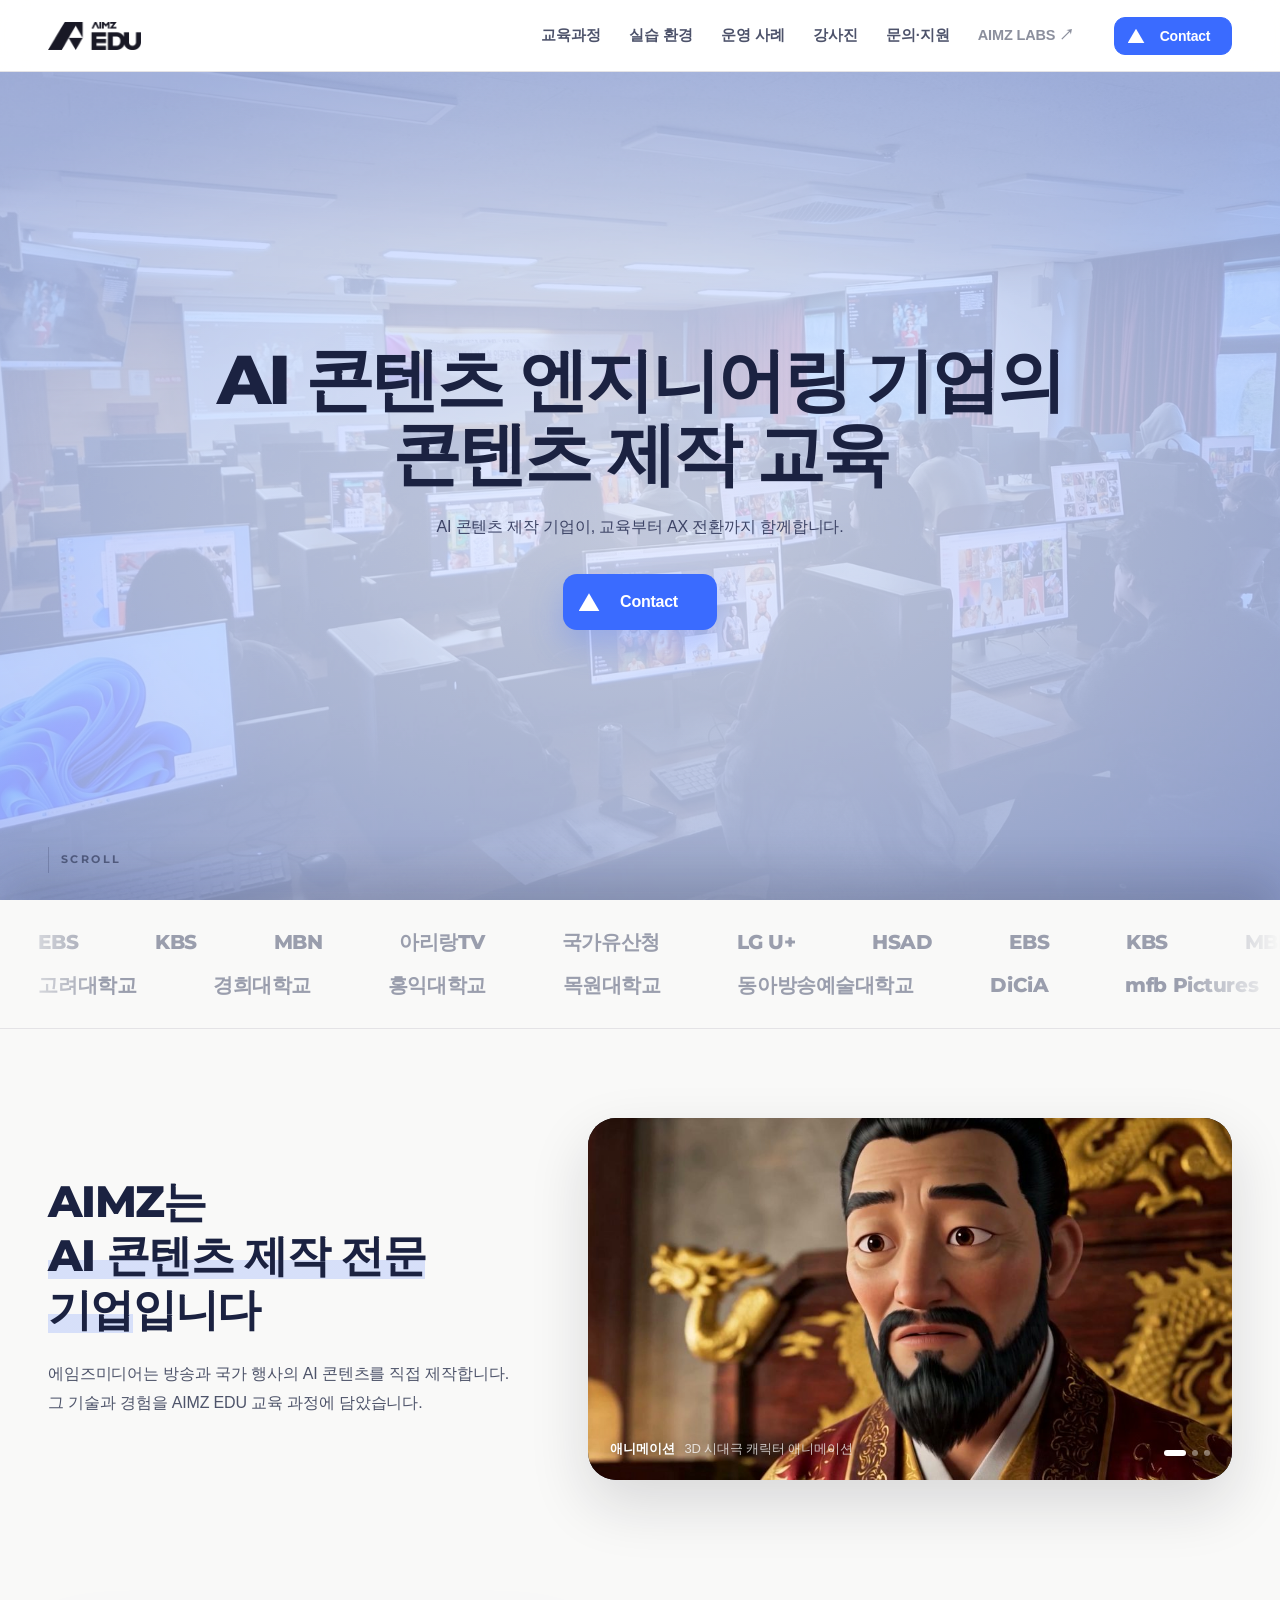
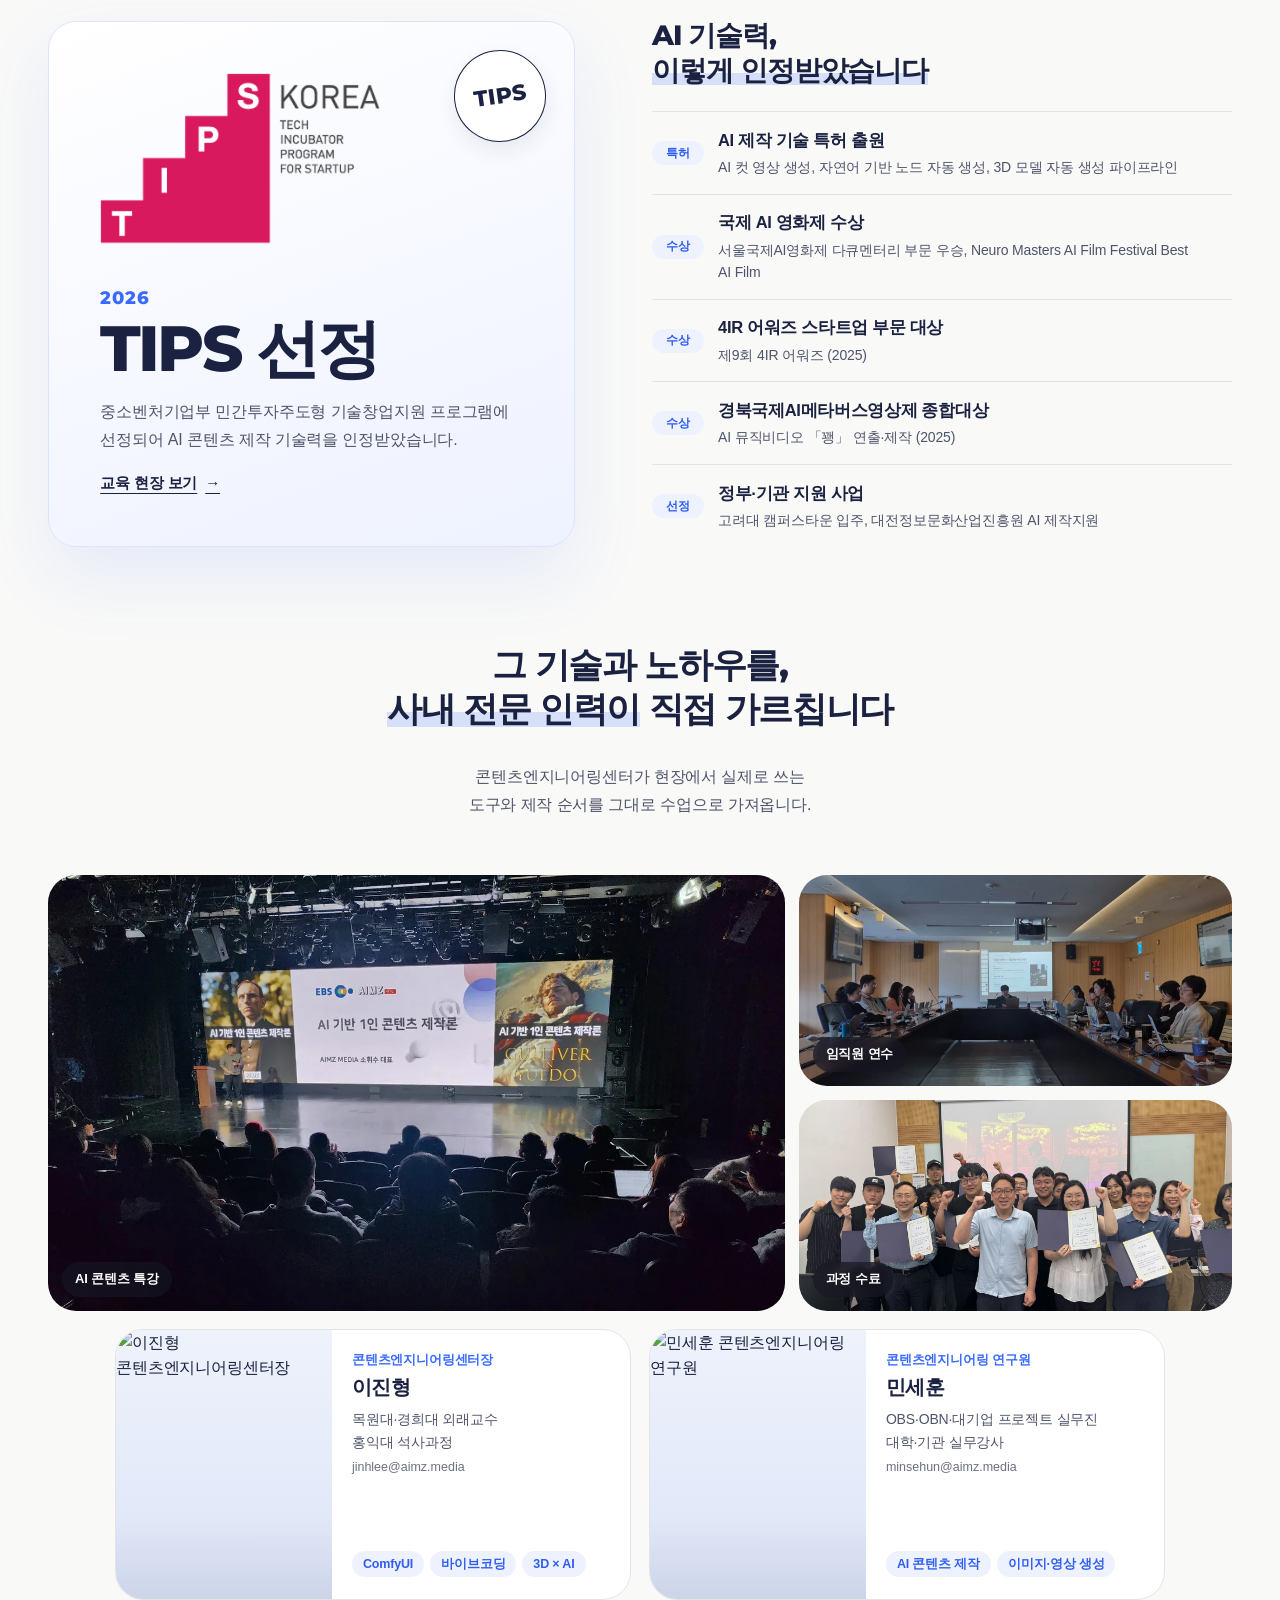
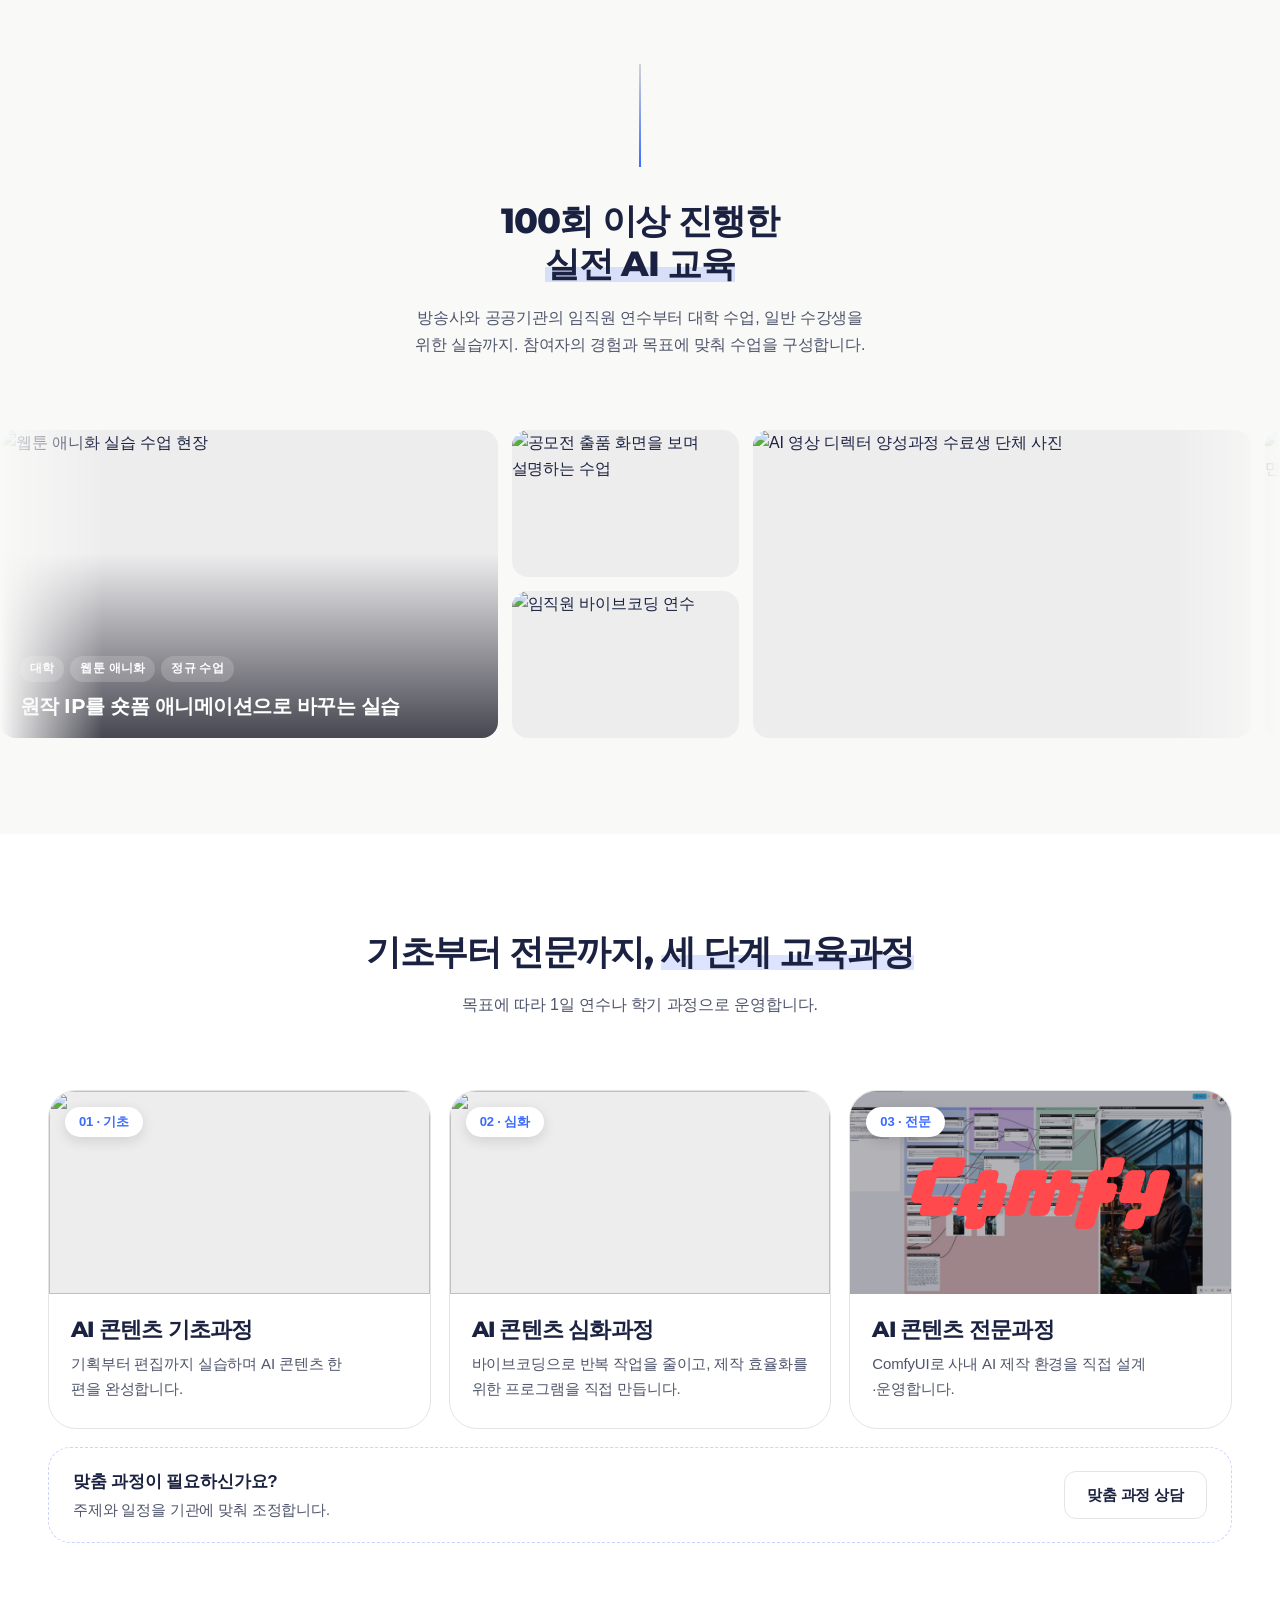
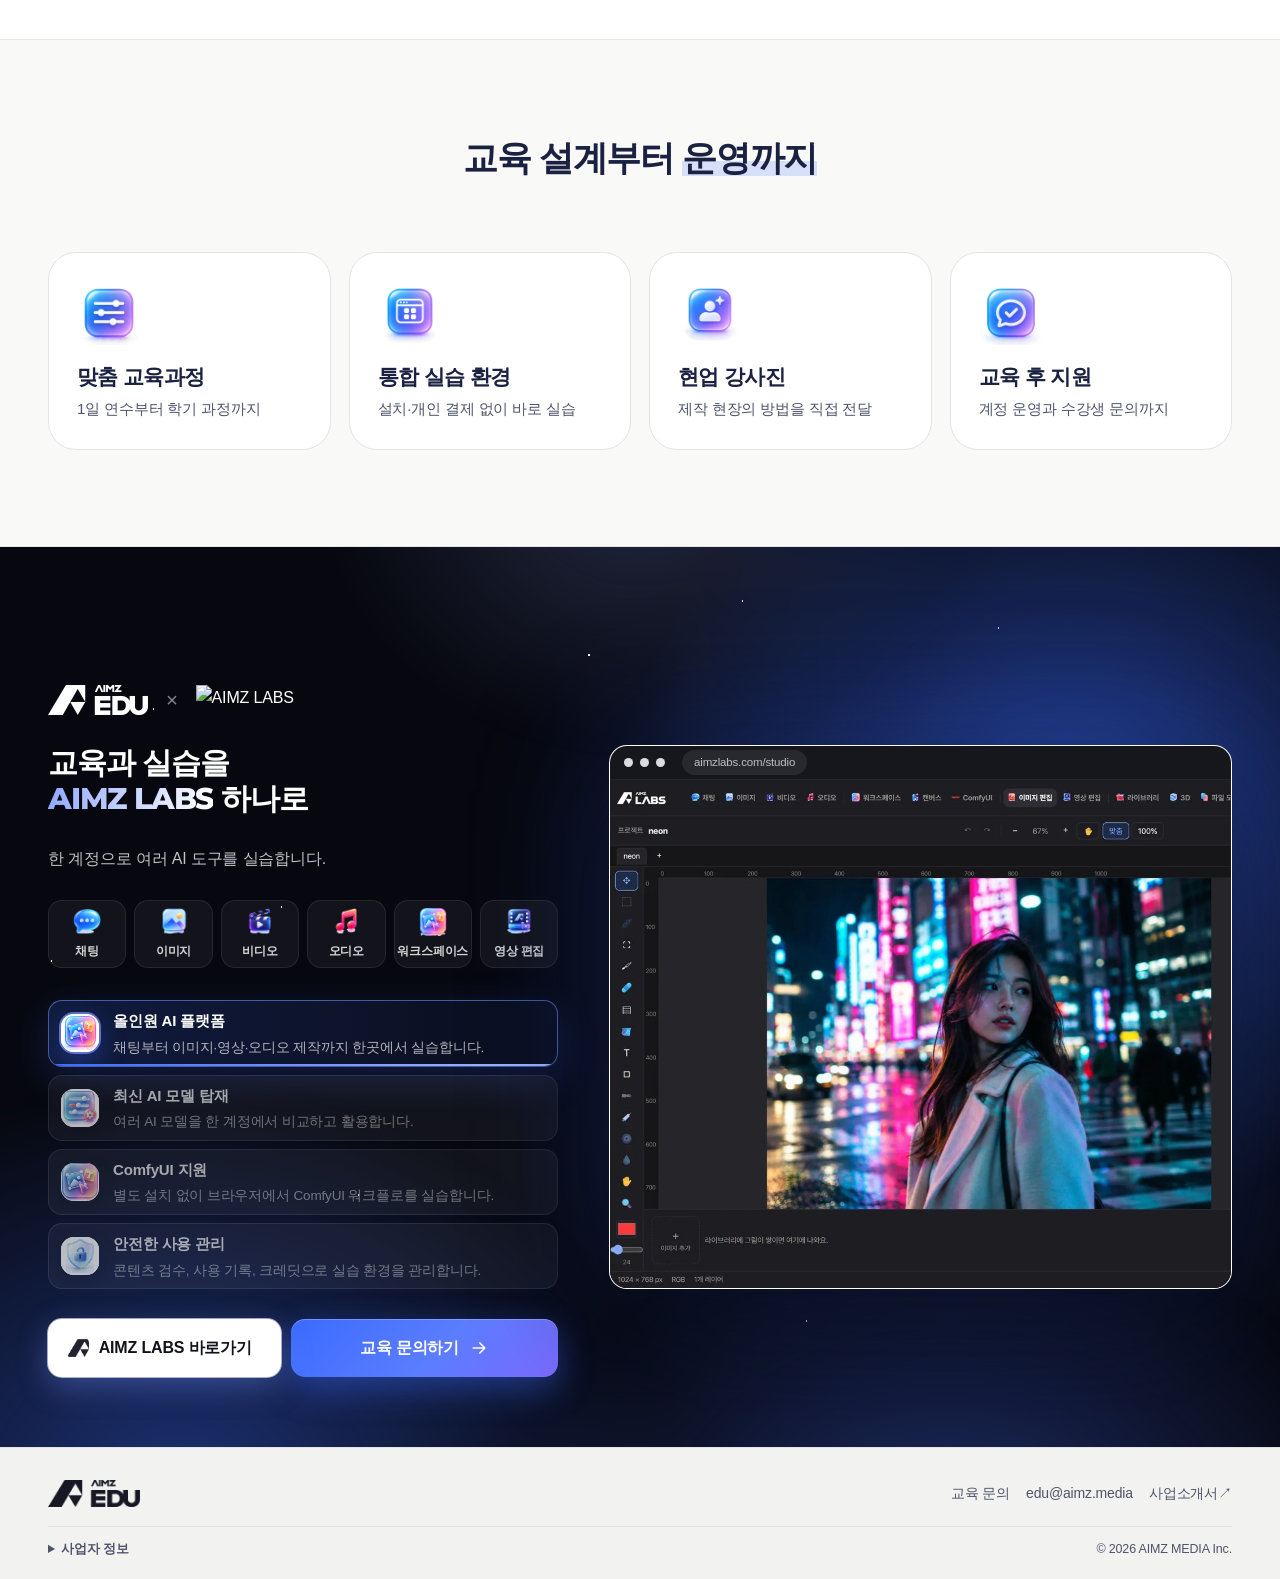
==== commit df764eba: "메인 강사 카드와 문의 페이지에 강사 이메일 추가 Co-Authored-By: Claude Sonnet 5.5 <noreply@anthropic.com>" ====
--- a/index.html
+++ b/index.html
@@ -126,11 +126,11 @@
         <div class="crew-people">
           <article class="cp">
             <figure class="cp-ph"><img src="/assets/img/instructor-lee_v3.jpg" alt="이진형 콘텐츠엔지니어링센터장" loading="lazy"></figure>
-            <div class="cp-b"><p class="cp-r">콘텐츠엔지니어링센터장</p><h4>이진형</h4><p class="cp-one">목원대·경희대 외래교수<br>홍익대 석사과정</p><p class="cp-tags"><span>ComfyUI</span><span>바이브코딩</span><span>3D × AI</span></p></div>
+            <div class="cp-b"><p class="cp-r">콘텐츠엔지니어링센터장</p><h4>이진형</h4><p class="cp-one">목원대·경희대 외래교수<br>홍익대 석사과정</p><p class="cp-mail">jinhlee@aimz.media</p><p class="cp-tags"><span>ComfyUI</span><span>바이브코딩</span><span>3D × AI</span></p></div>
           </article>
           <article class="cp">
             <figure class="cp-ph"><img src="/assets/img/instructor-min_v3.jpg" alt="민세훈 콘텐츠엔지니어링 연구원" loading="lazy"></figure>
-            <div class="cp-b"><p class="cp-r">콘텐츠엔지니어링 연구원</p><h4>민세훈</h4><p class="cp-one">OBS·OBN·대기업 프로젝트 실무진<br>대학·기관 실무강사</p><p class="cp-tags"><span>AI 콘텐츠 제작</span><span>이미지·영상 생성</span></p></div>
+            <div class="cp-b"><p class="cp-r">콘텐츠엔지니어링 연구원</p><h4>민세훈</h4><p class="cp-one">OBS·OBN·대기업 프로젝트 실무진<br>대학·기관 실무강사</p><p class="cp-mail">minsehun@aimz.media</p><p class="cp-tags"><span>AI 콘텐츠 제작</span><span>이미지·영상 생성</span></p></div>
           </article>
         </div>
       </div>
--- a/assets/css/p-home.css
+++ b/assets/css/p-home.css
@@ -1265,3 +1265,5 @@
 @media (max-width:359px) {
   .labs-x .lx-cta { grid-template-columns: 1fr; }
 }
+.cp-mail{margin:6px 0 0;font-size:12.5px;line-height:1.4;color:var(--faint,#9AA1B2);letter-spacing:0}
+@media (max-width:640px){.cp-mail{display:none}}
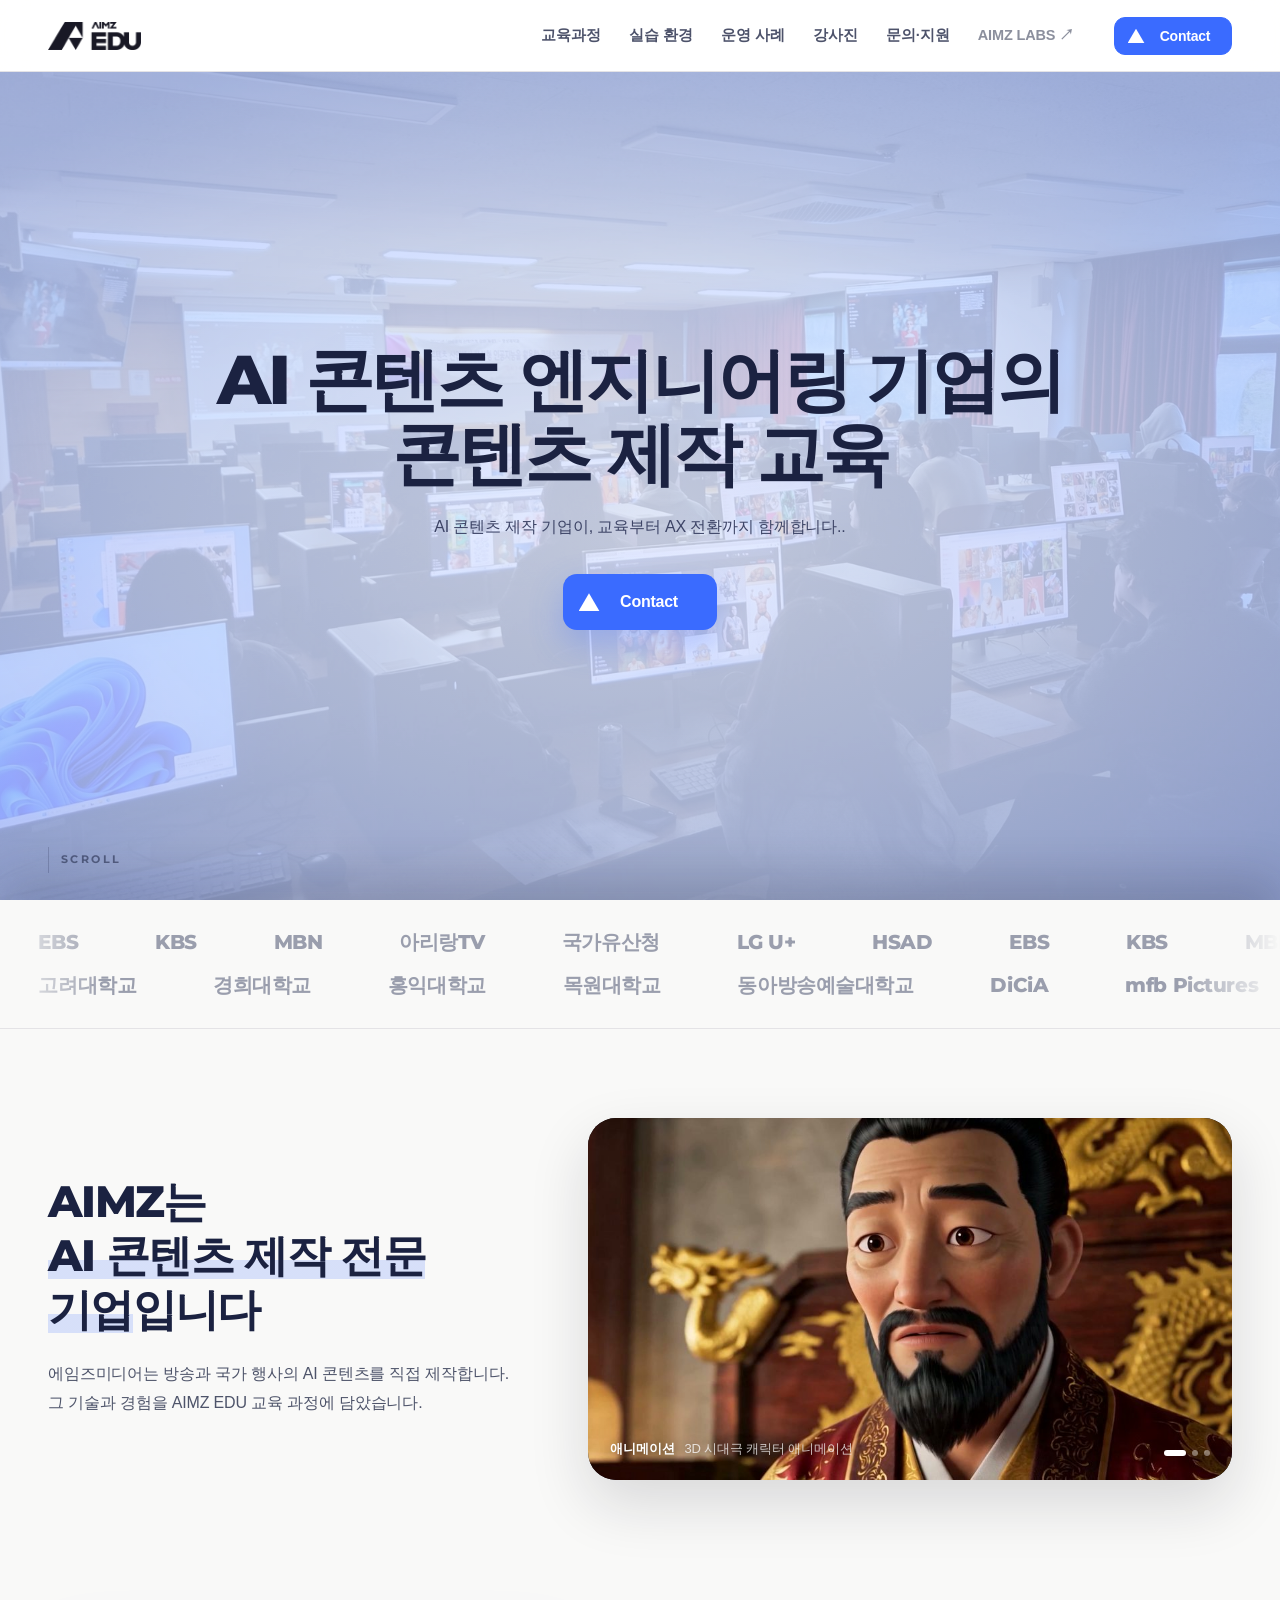
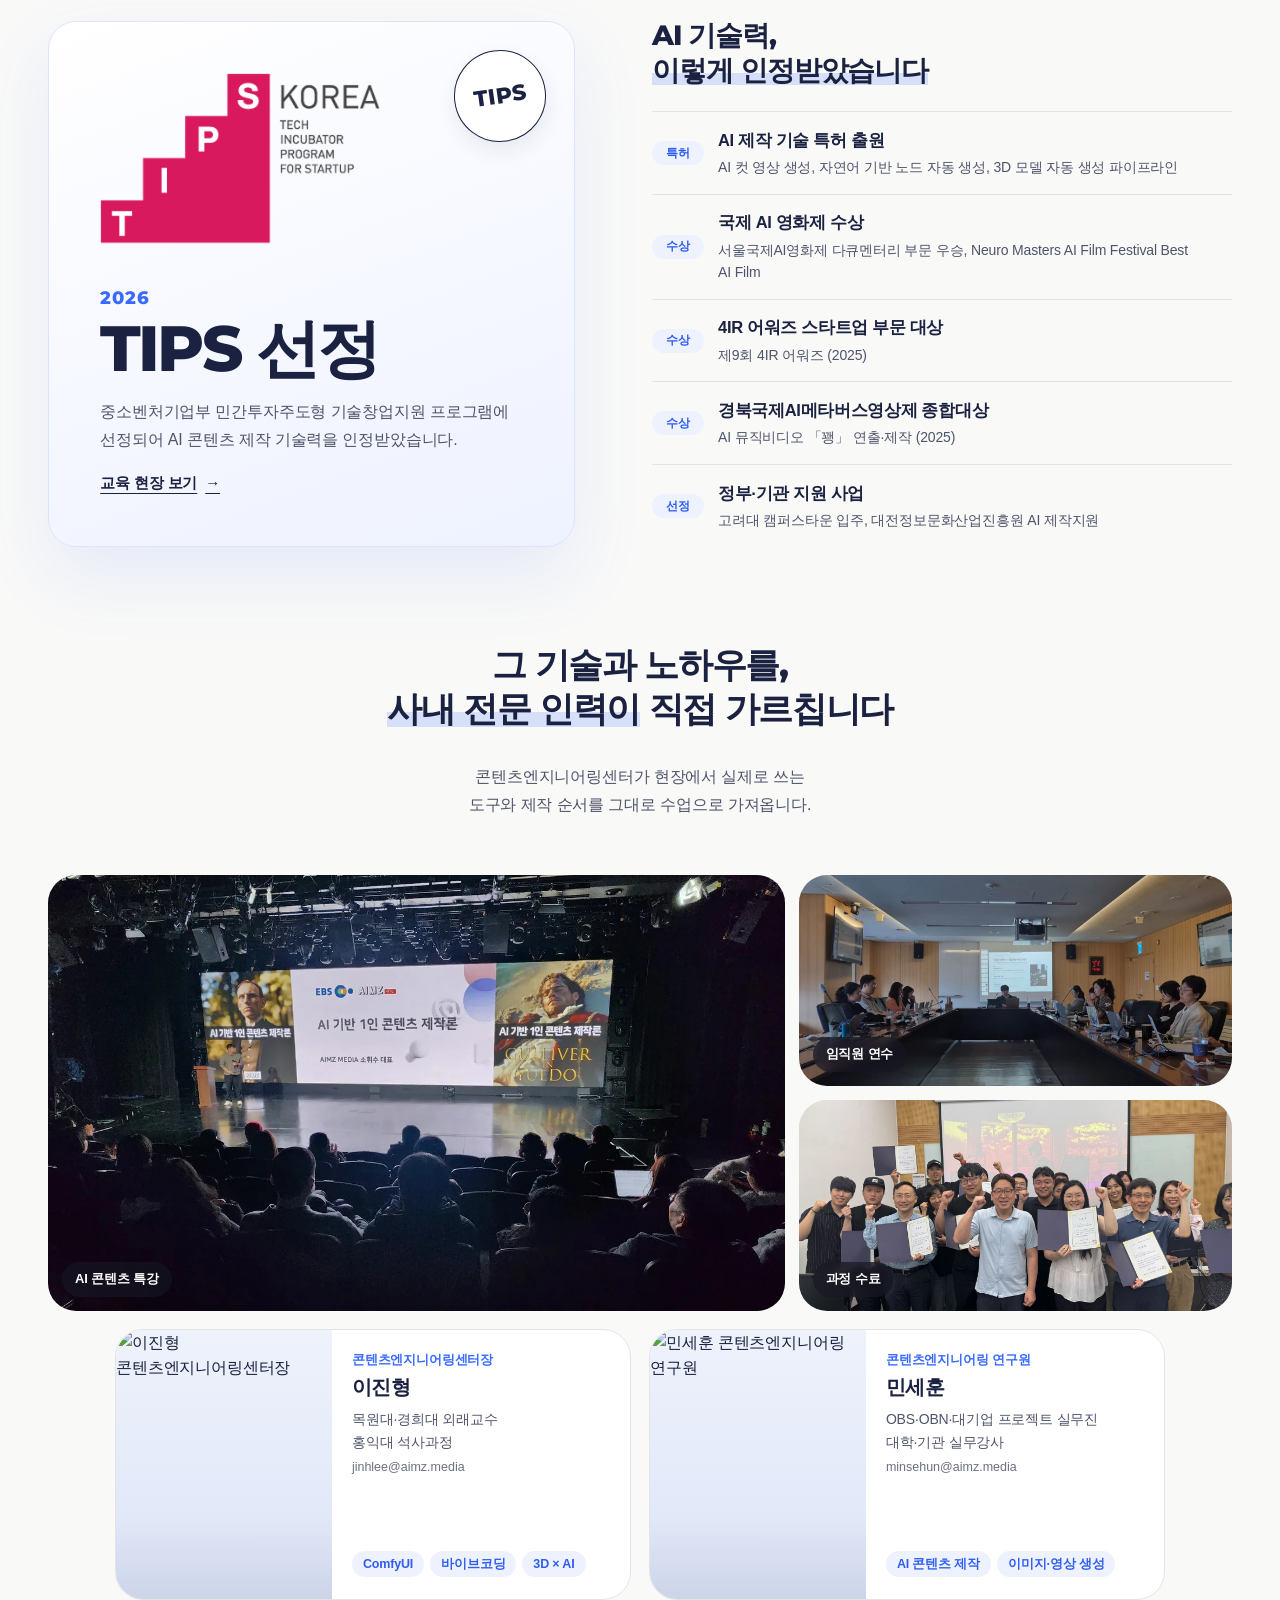
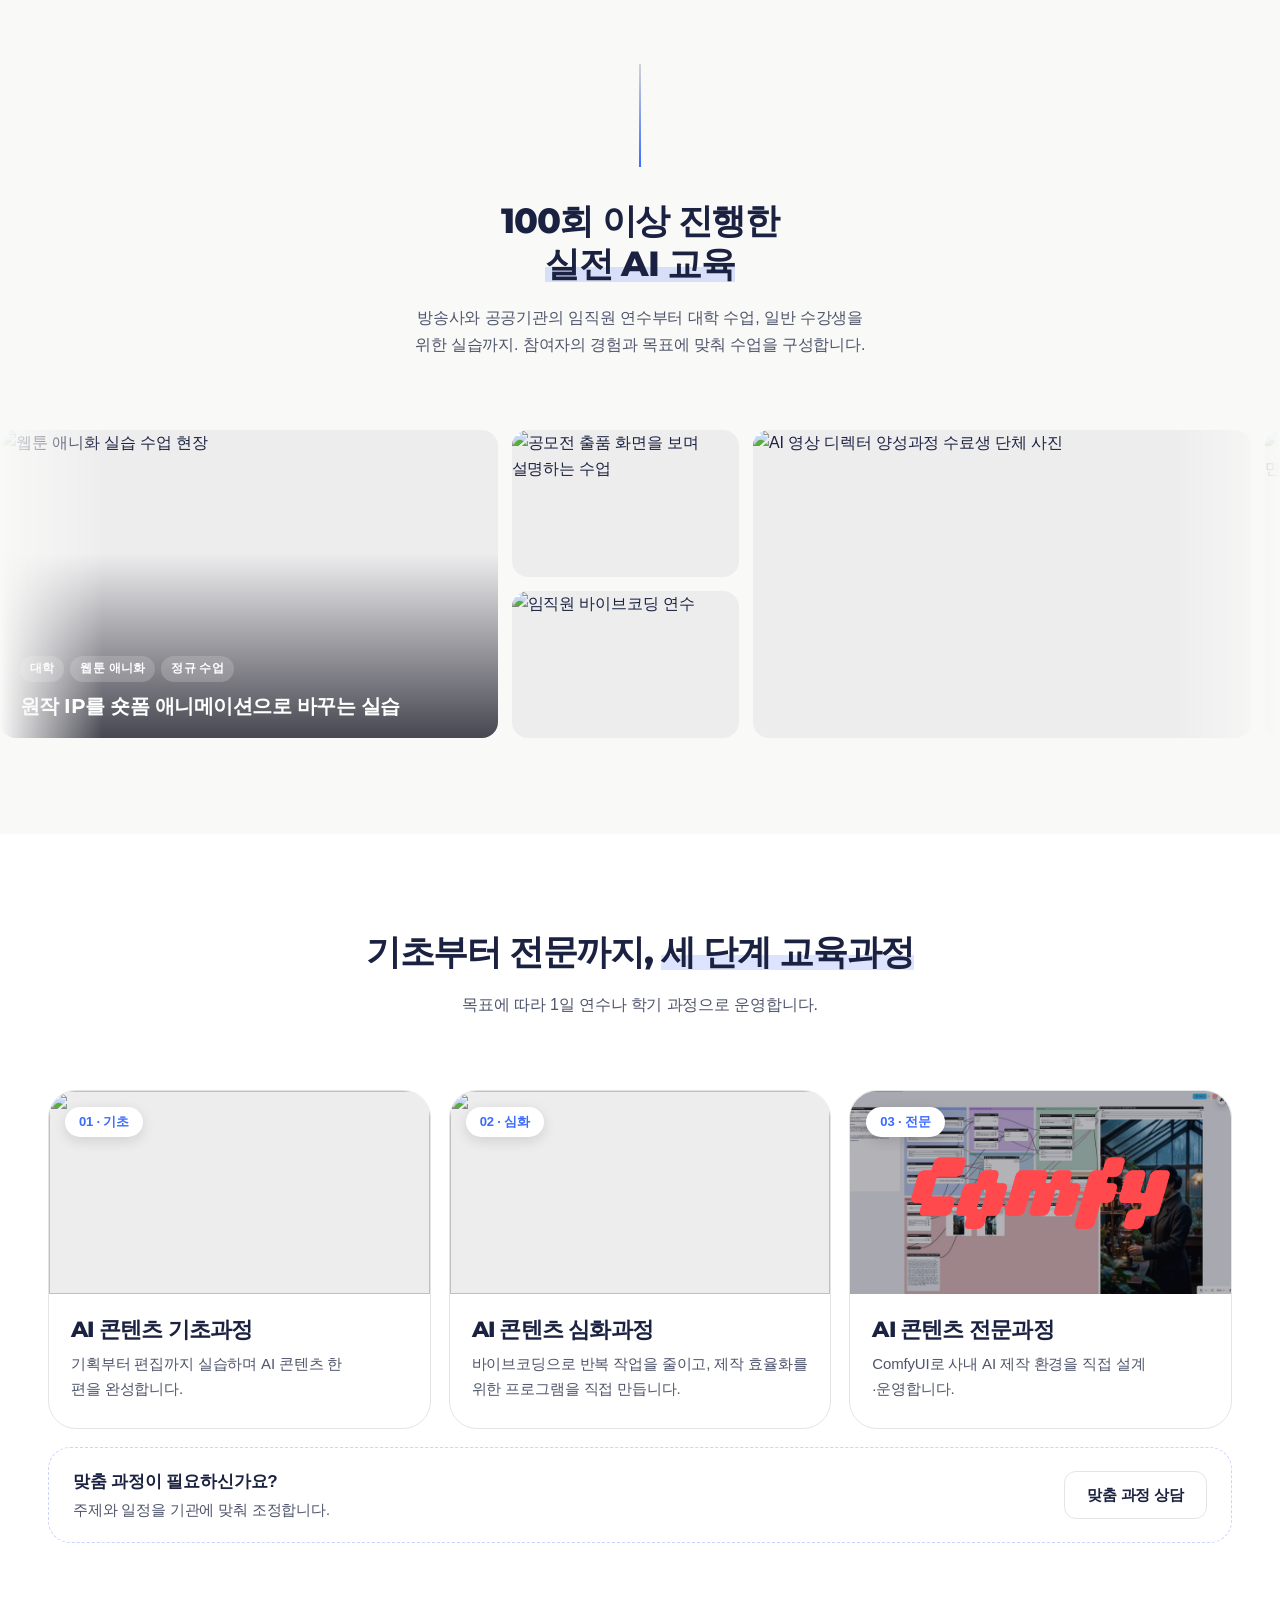
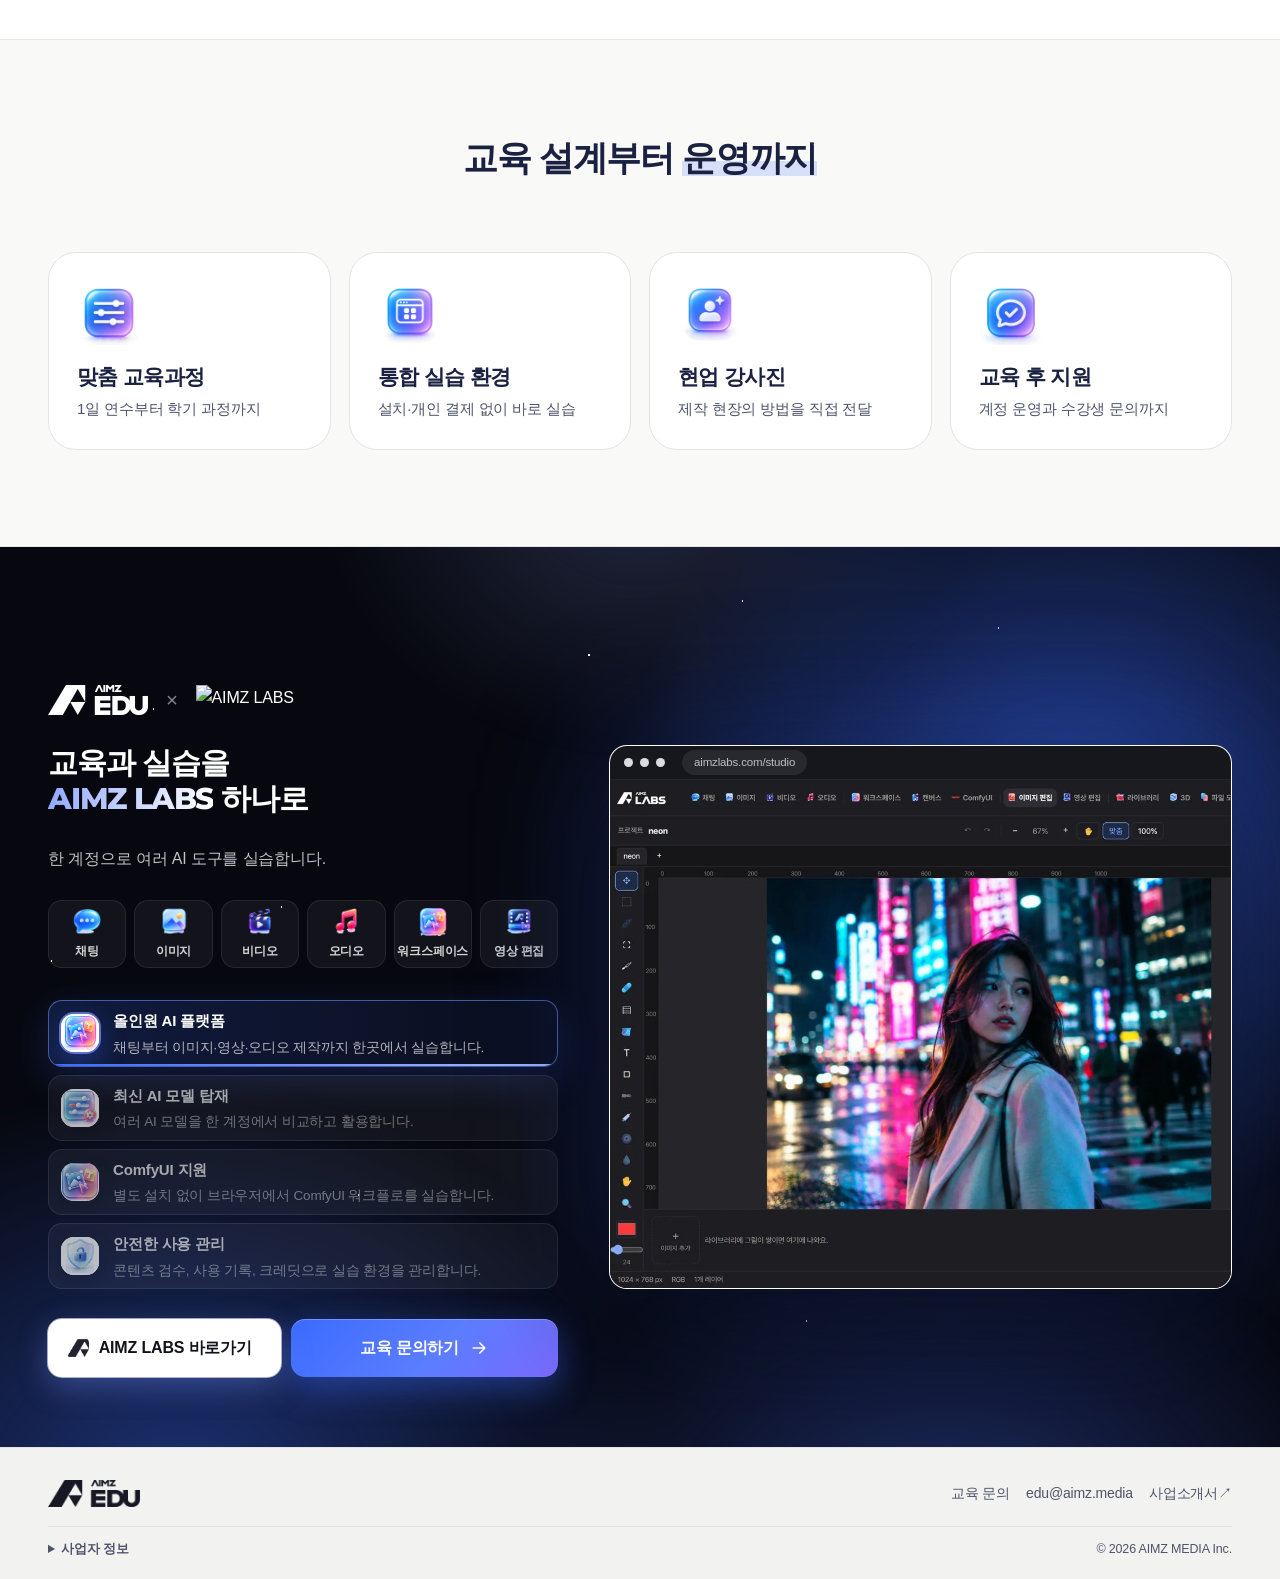
==== commit 395bbe2e: "메인 리드 문구 마침표를 2개로 변경 Co-Authored-By: Claude Opus 5.5 <noreply@anthropic.com>" ====
--- a/index.html
+++ b/index.html
@@ -52,7 +52,7 @@
   </div>
   <div class="wrap vh-copy">
     <h1 class="h1" data-split="load">AI 콘텐츠 엔지니어링 기업의<br>콘텐츠 제작 교육</h1>
-    <p class="lead" data-load>AI 콘텐츠 제작 기업이, 교육부터 AX 전환까지 함께합니다.</p>
+    <p class="lead" data-load>AI 콘텐츠 제작 기업이, 교육부터 AX 전환까지 함께합니다..</p>
     <div class="btns" data-load><a class="btn btn-lg btn-cta cta-hero" href="/contact" aria-label="교육 문의"><span class="cta-triangle" aria-hidden="true"></span><span class="cta-label">Contact</span></a></div>
   </div>
   <div class="vh-foot" data-load>
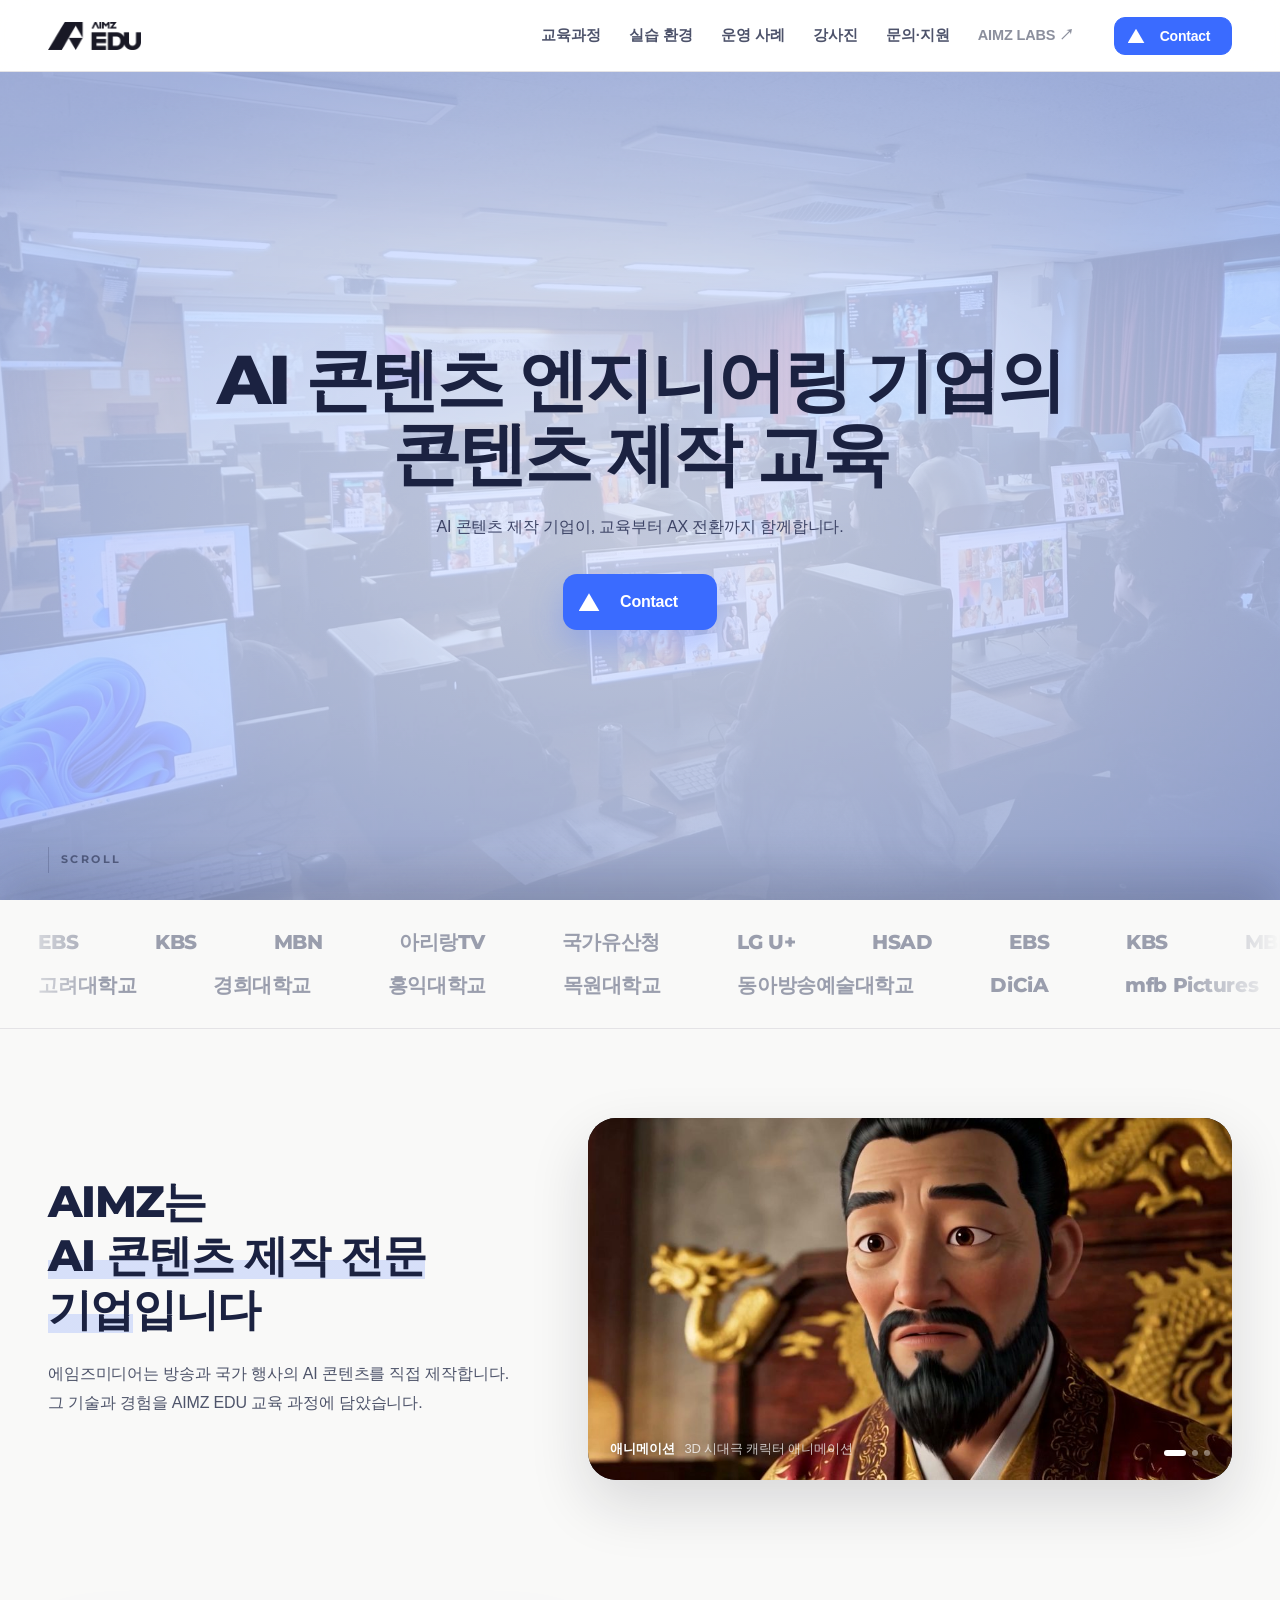
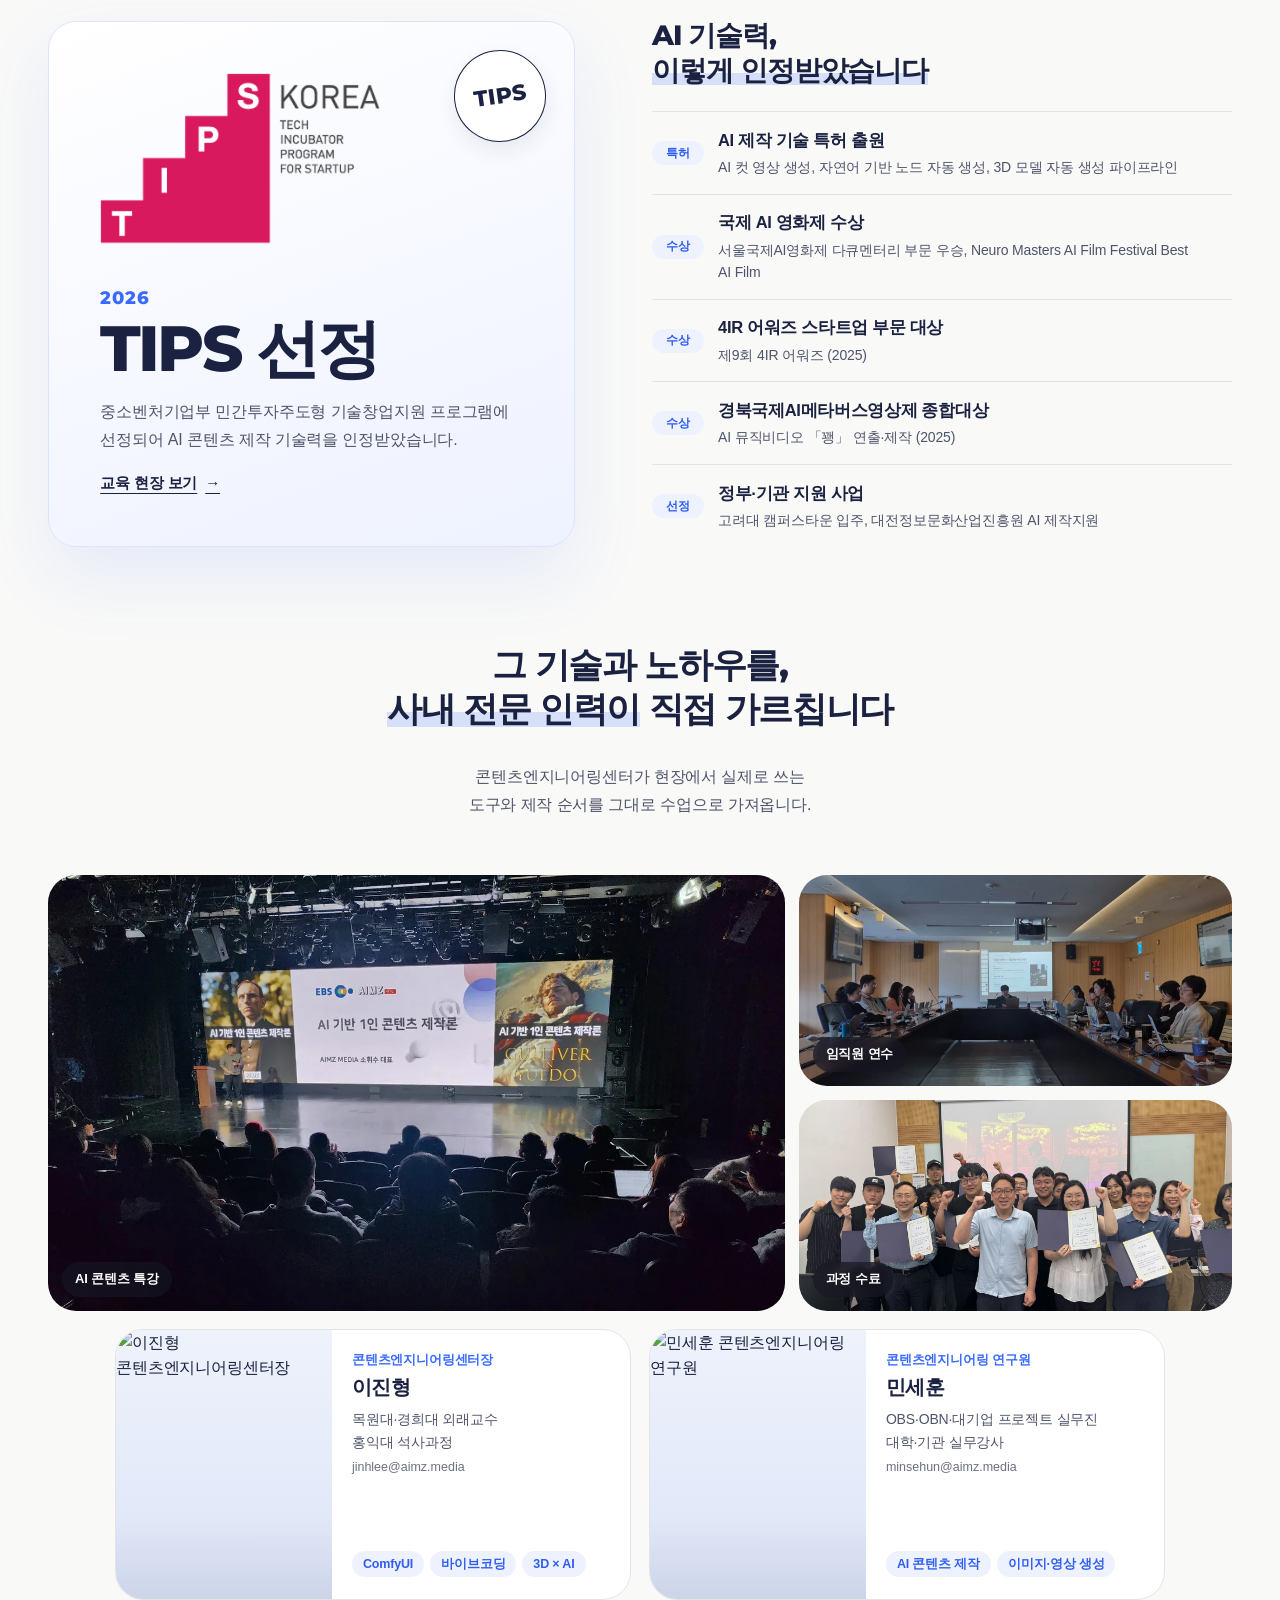
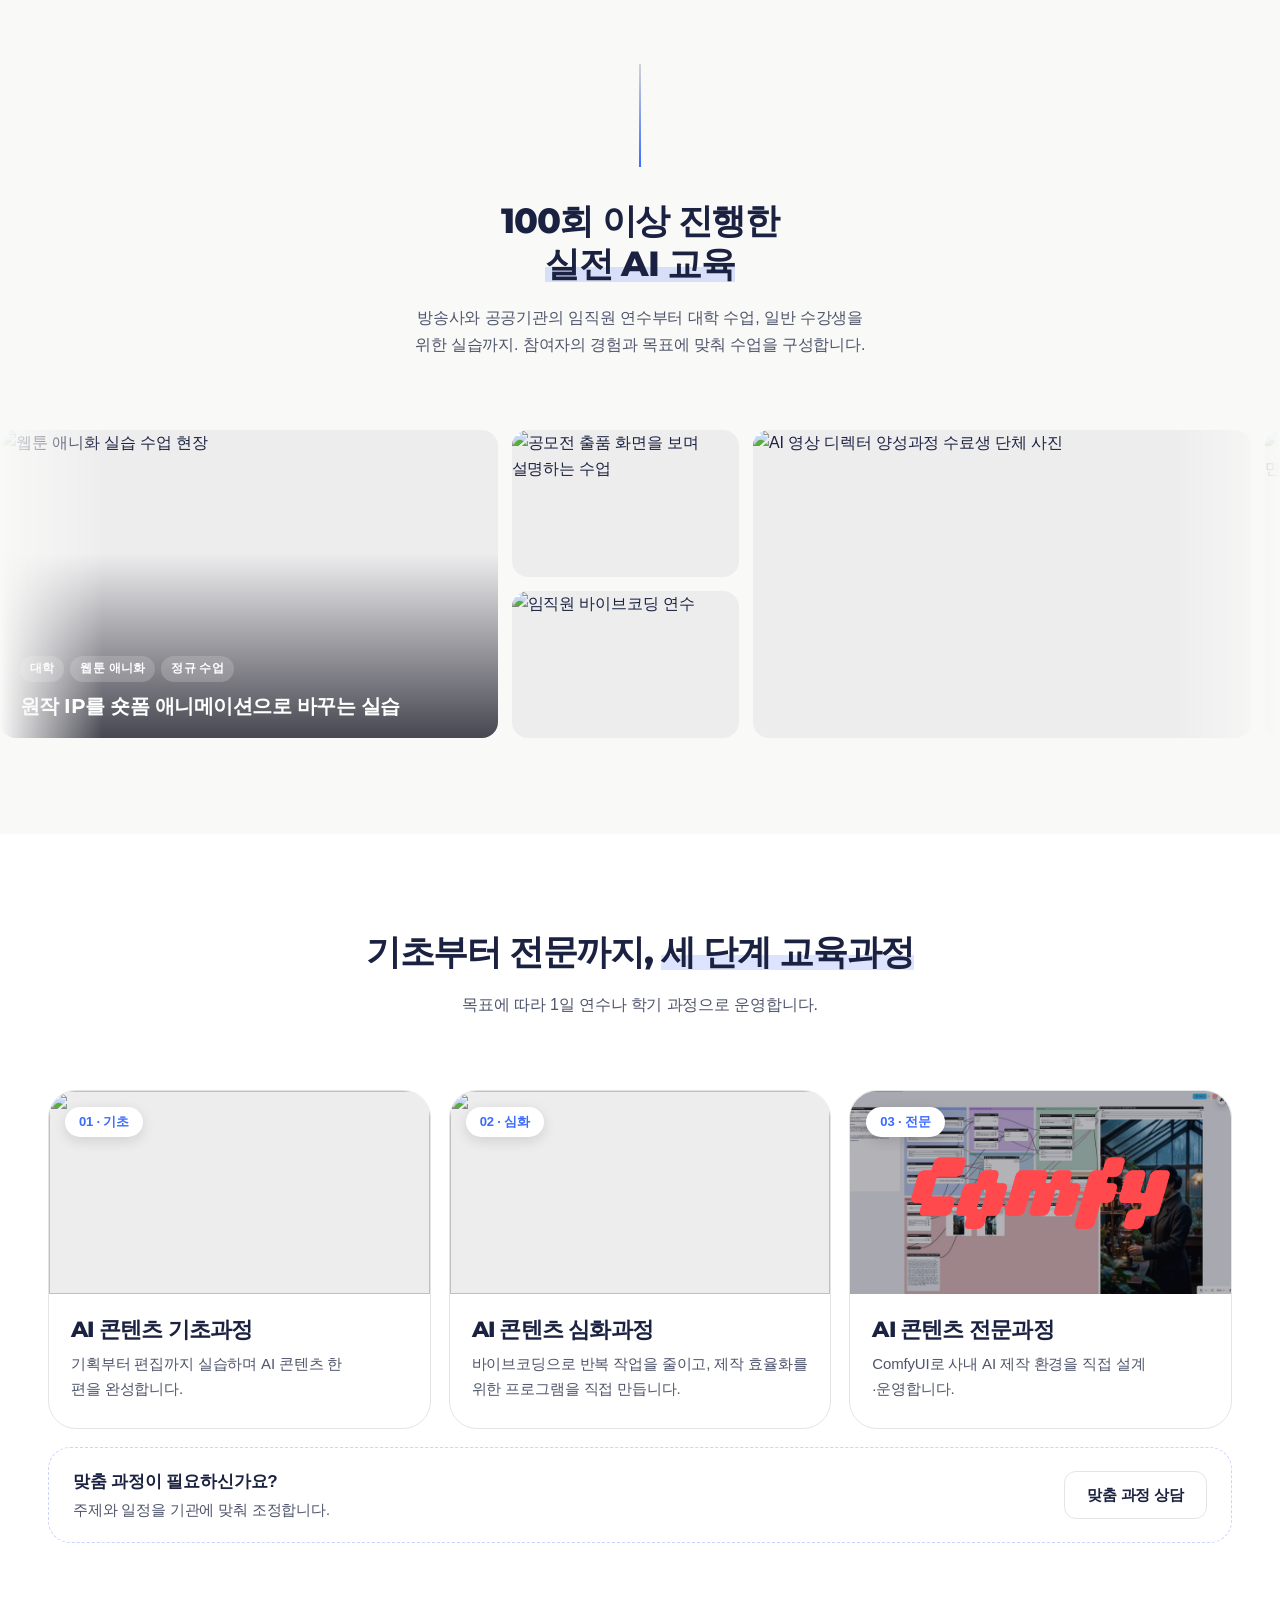
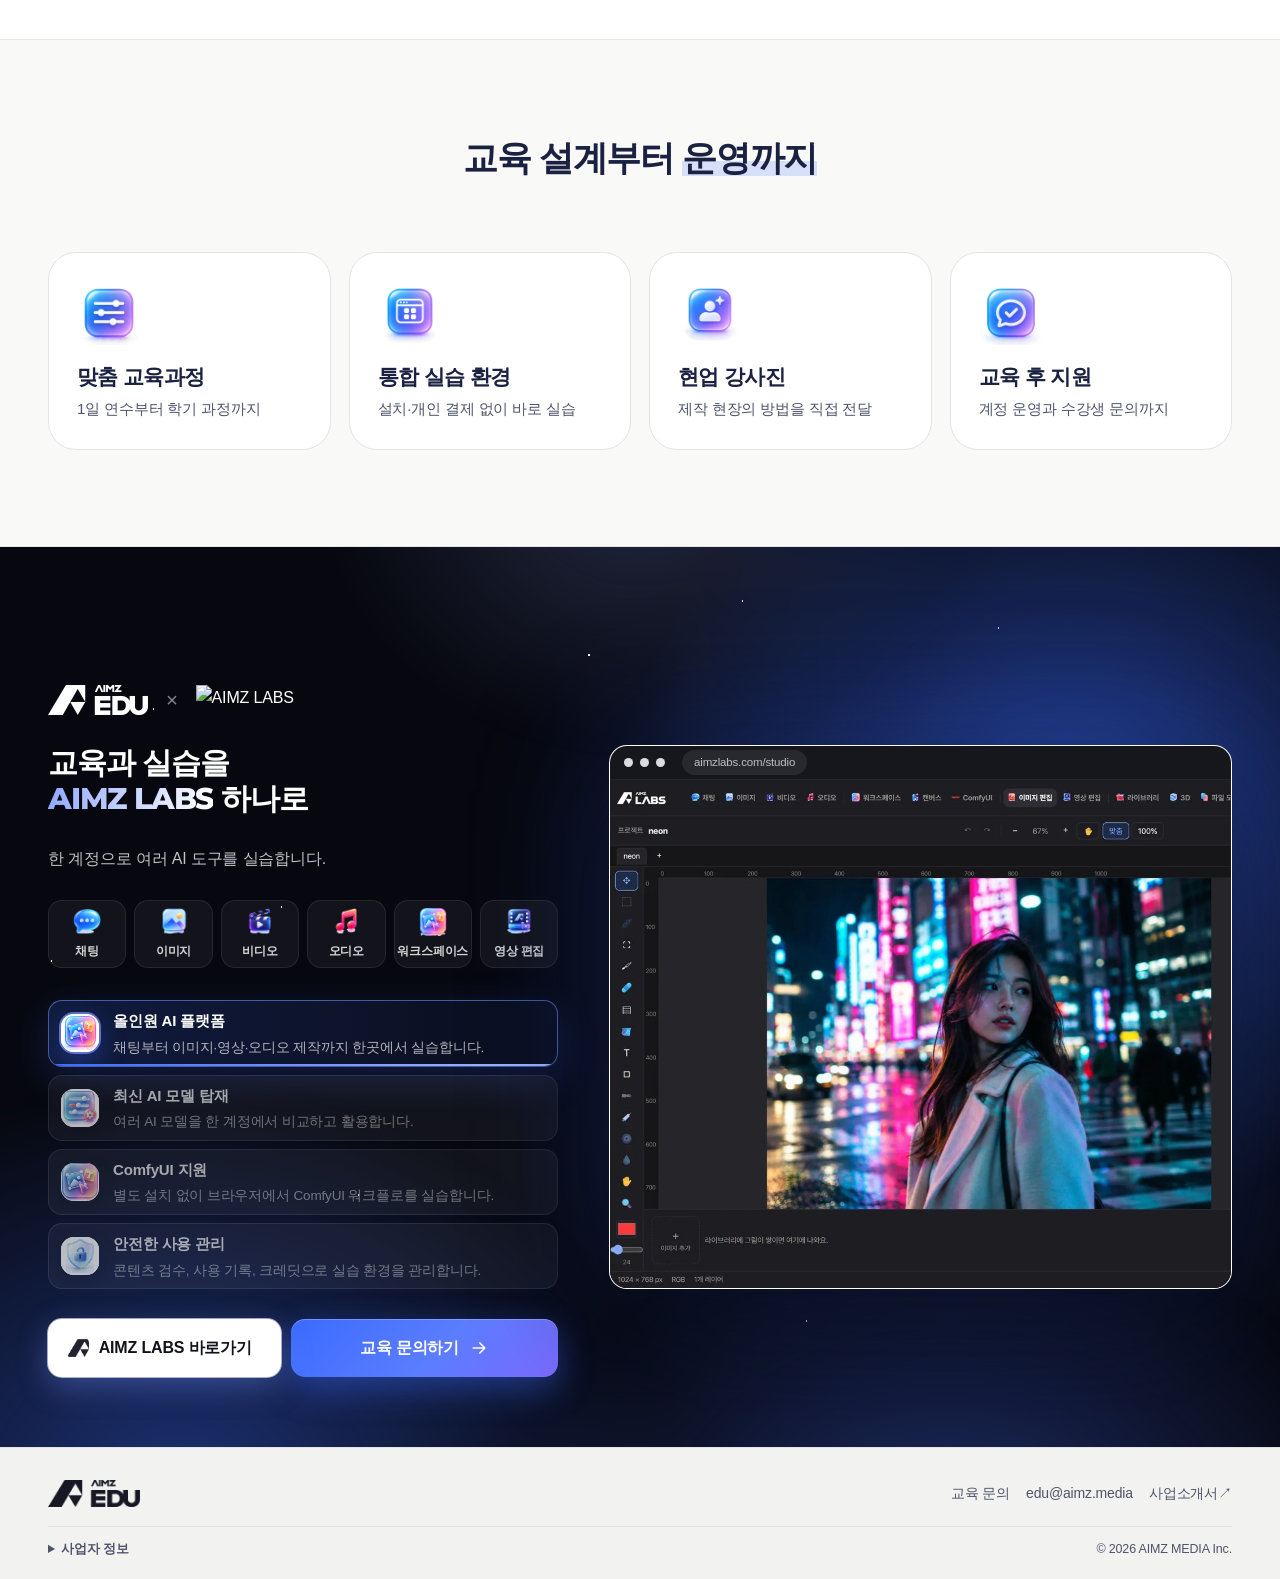
==== commit 7b7dacad: "Revert "메인 리드 문구 마침표를 2개로 변경" This reverts commit 395bbe2.  Co-Authored-By: Claude Opus 5.5 <noreply" ====
--- a/index.html
+++ b/index.html
@@ -52,7 +52,7 @@
   </div>
   <div class="wrap vh-copy">
     <h1 class="h1" data-split="load">AI 콘텐츠 엔지니어링 기업의<br>콘텐츠 제작 교육</h1>
-    <p class="lead" data-load>AI 콘텐츠 제작 기업이, 교육부터 AX 전환까지 함께합니다..</p>
+    <p class="lead" data-load>AI 콘텐츠 제작 기업이, 교육부터 AX 전환까지 함께합니다.</p>
     <div class="btns" data-load><a class="btn btn-lg btn-cta cta-hero" href="/contact" aria-label="교육 문의"><span class="cta-triangle" aria-hidden="true"></span><span class="cta-label">Contact</span></a></div>
   </div>
   <div class="vh-foot" data-load>
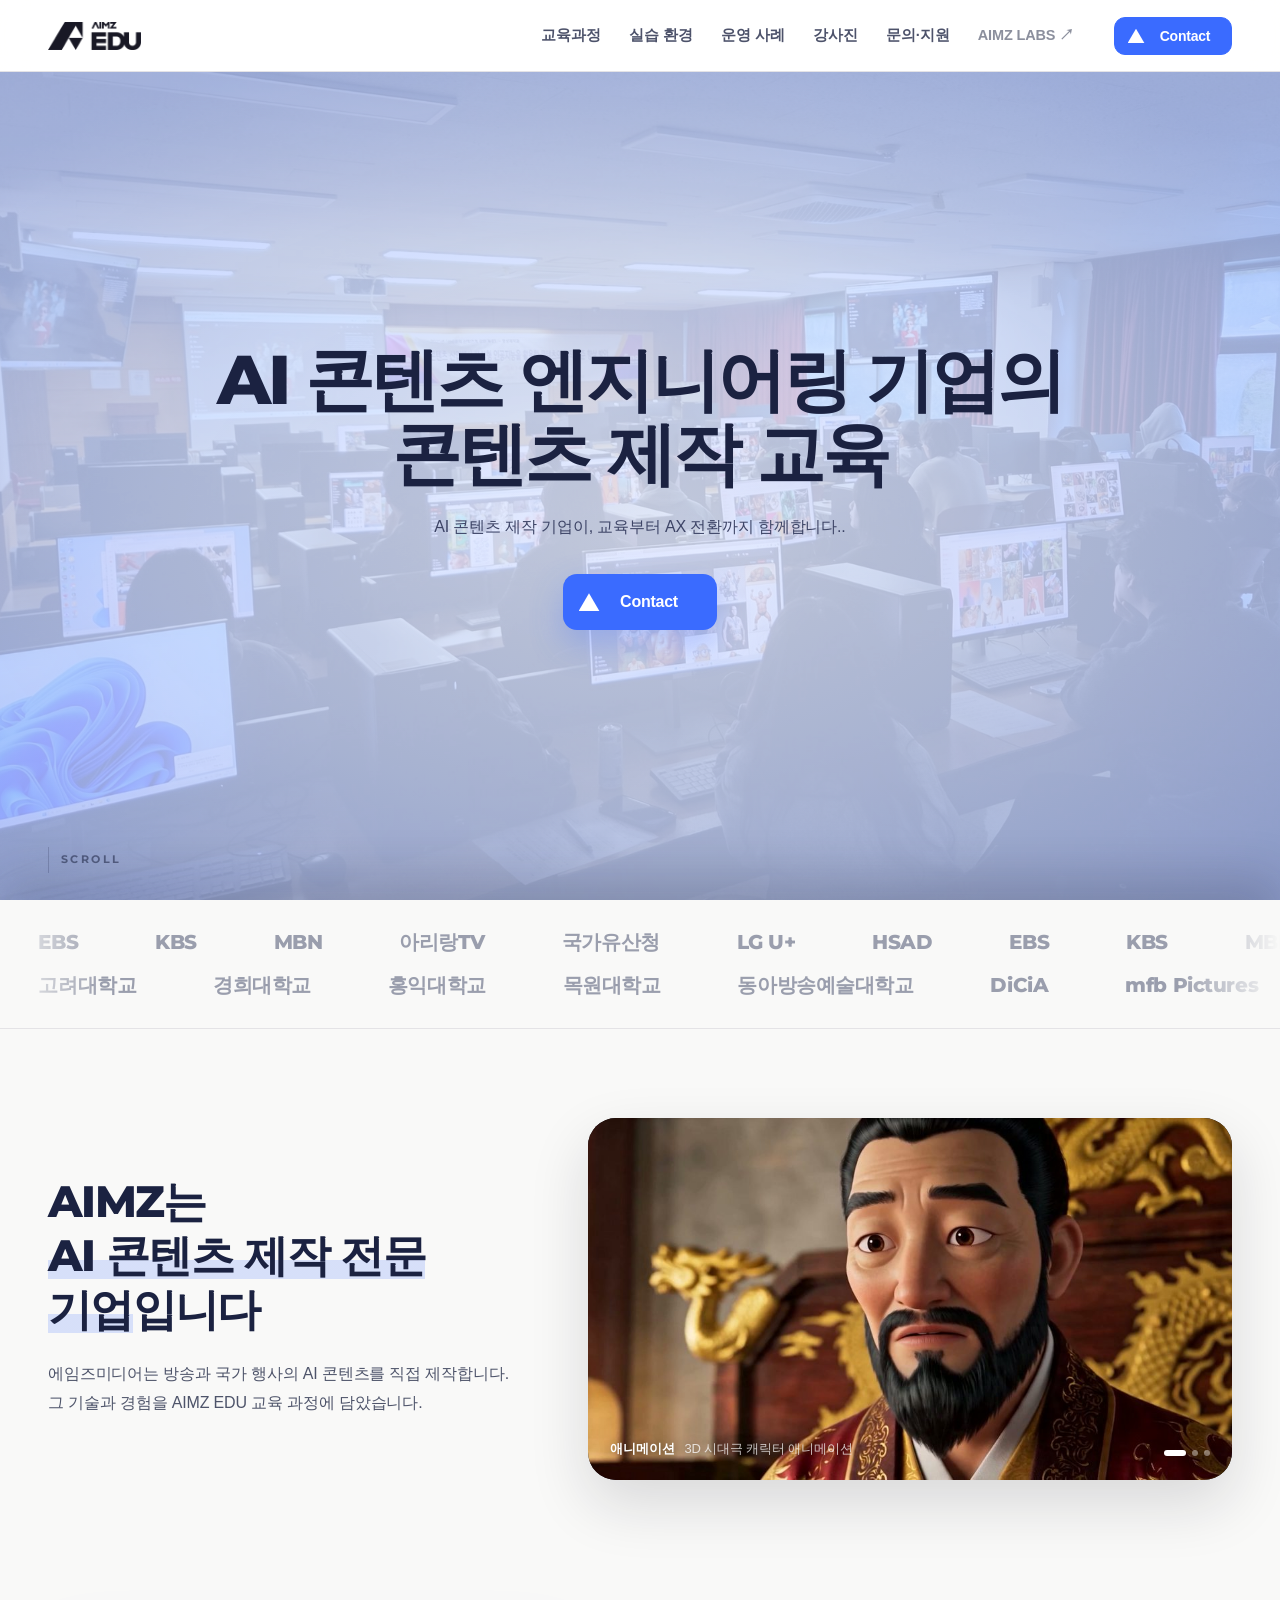
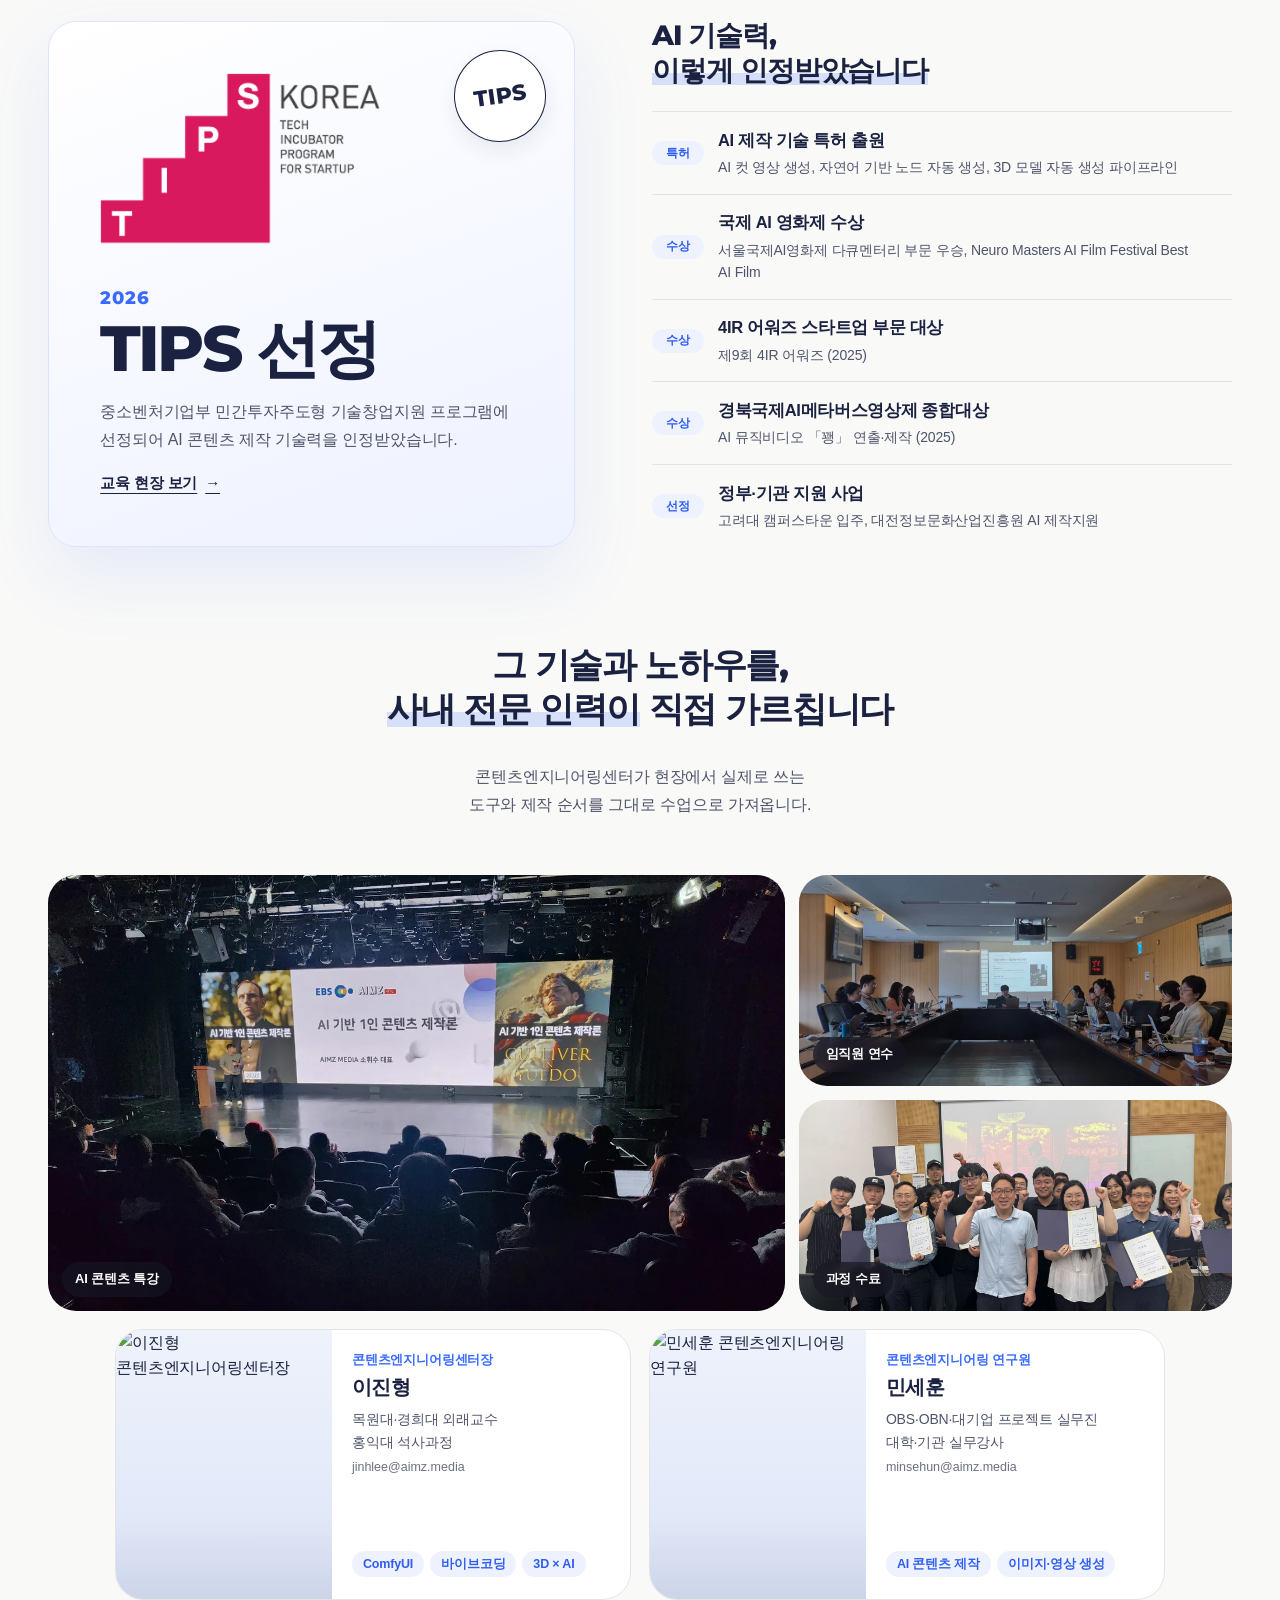
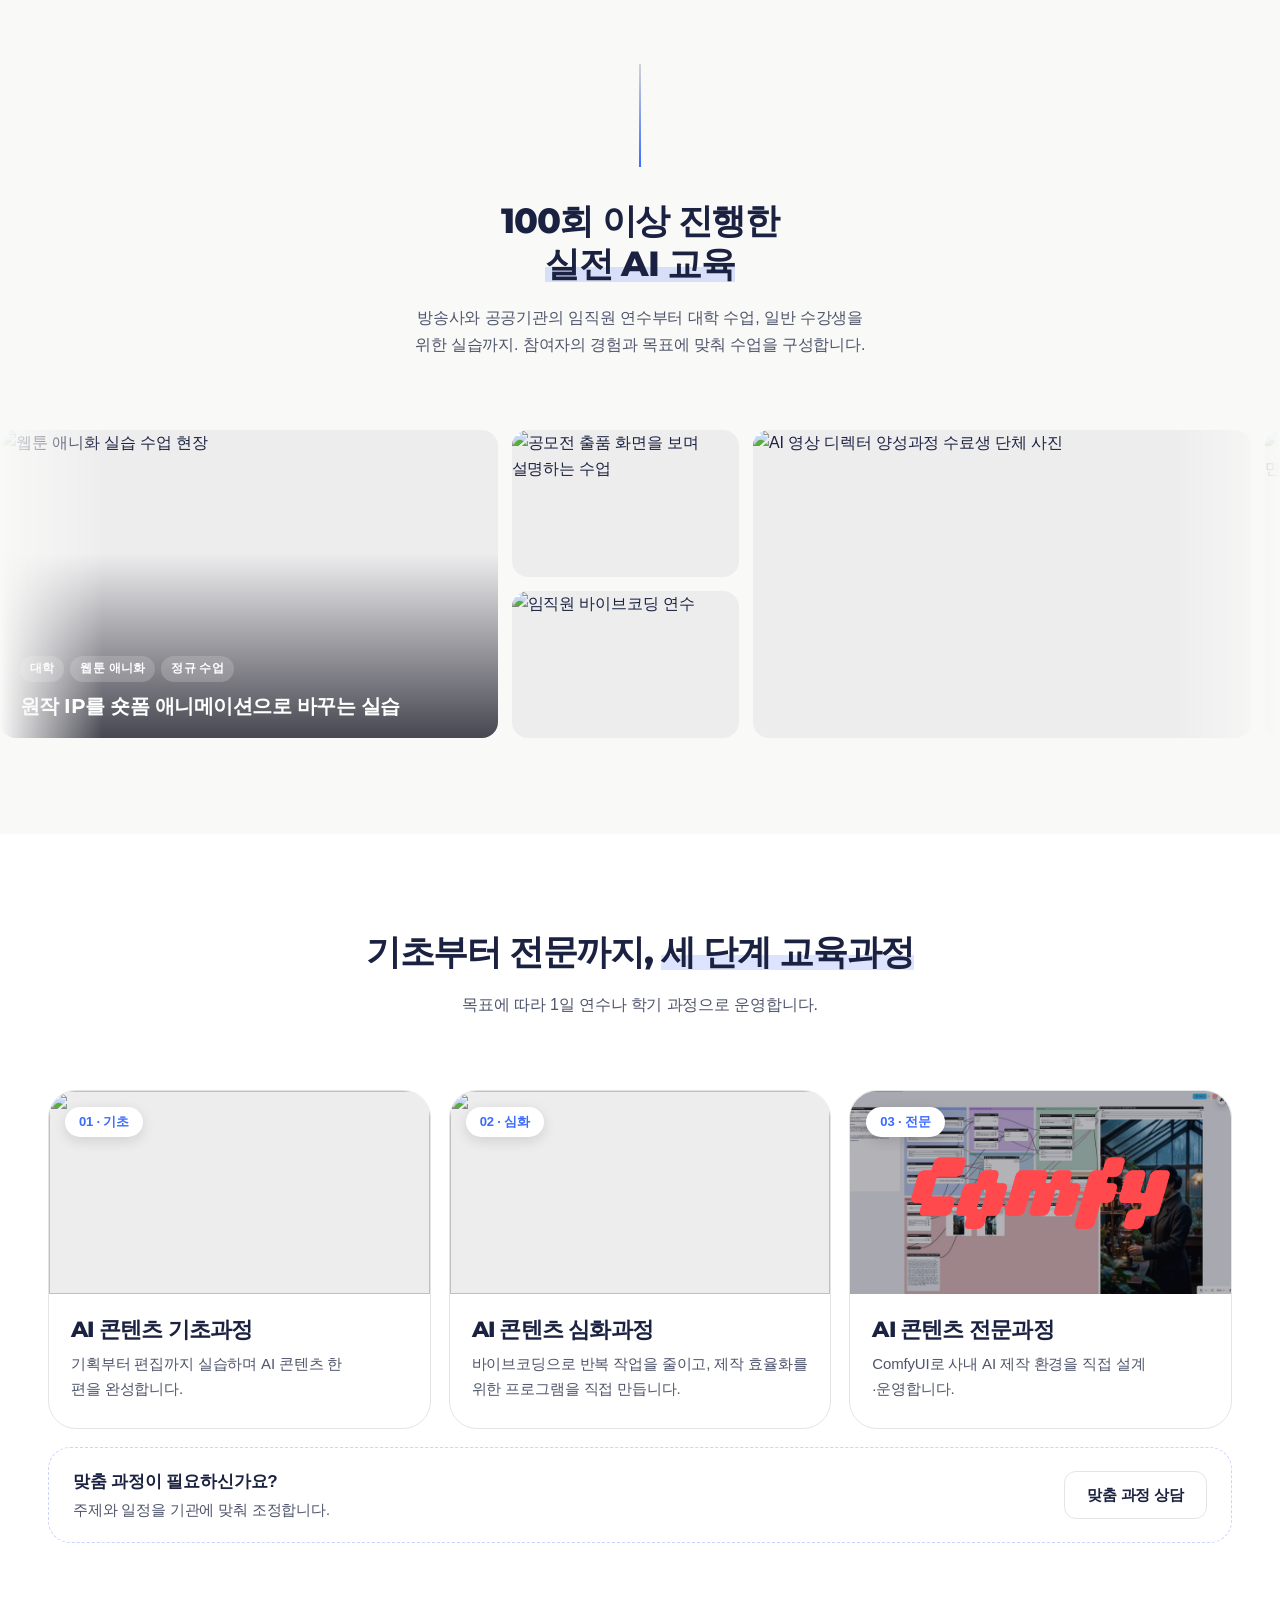
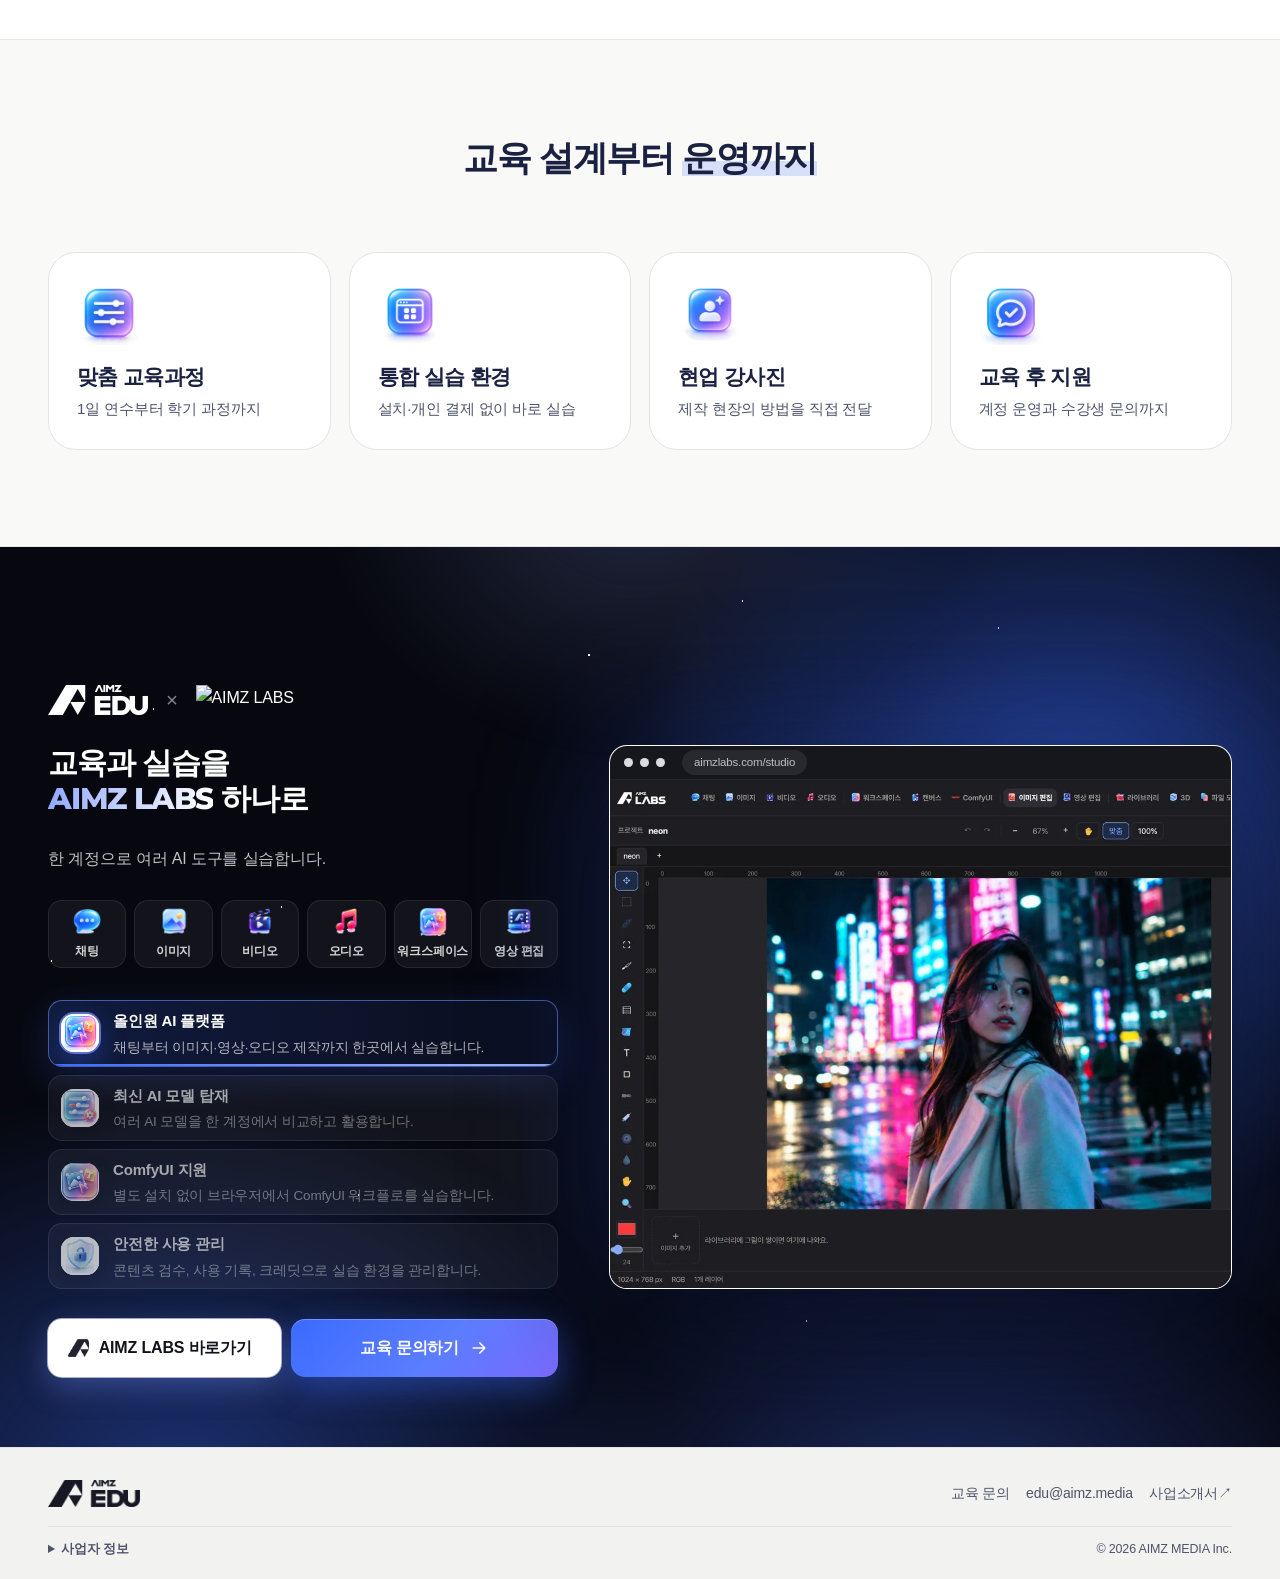
==== commit c9ff7d5c: "메인 리드 문구 마침표를 2개로 변경 Co-Authored-By: Claude Opus 5.5 <noreply@anthropic.com>" ====
--- a/index.html
+++ b/index.html
@@ -52,7 +52,7 @@
   </div>
   <div class="wrap vh-copy">
     <h1 class="h1" data-split="load">AI 콘텐츠 엔지니어링 기업의<br>콘텐츠 제작 교육</h1>
-    <p class="lead" data-load>AI 콘텐츠 제작 기업이, 교육부터 AX 전환까지 함께합니다.</p>
+    <p class="lead" data-load>AI 콘텐츠 제작 기업이, 교육부터 AX 전환까지 함께합니다..</p>
     <div class="btns" data-load><a class="btn btn-lg btn-cta cta-hero" href="/contact" aria-label="교육 문의"><span class="cta-triangle" aria-hidden="true"></span><span class="cta-label">Contact</span></a></div>
   </div>
   <div class="vh-foot" data-load>
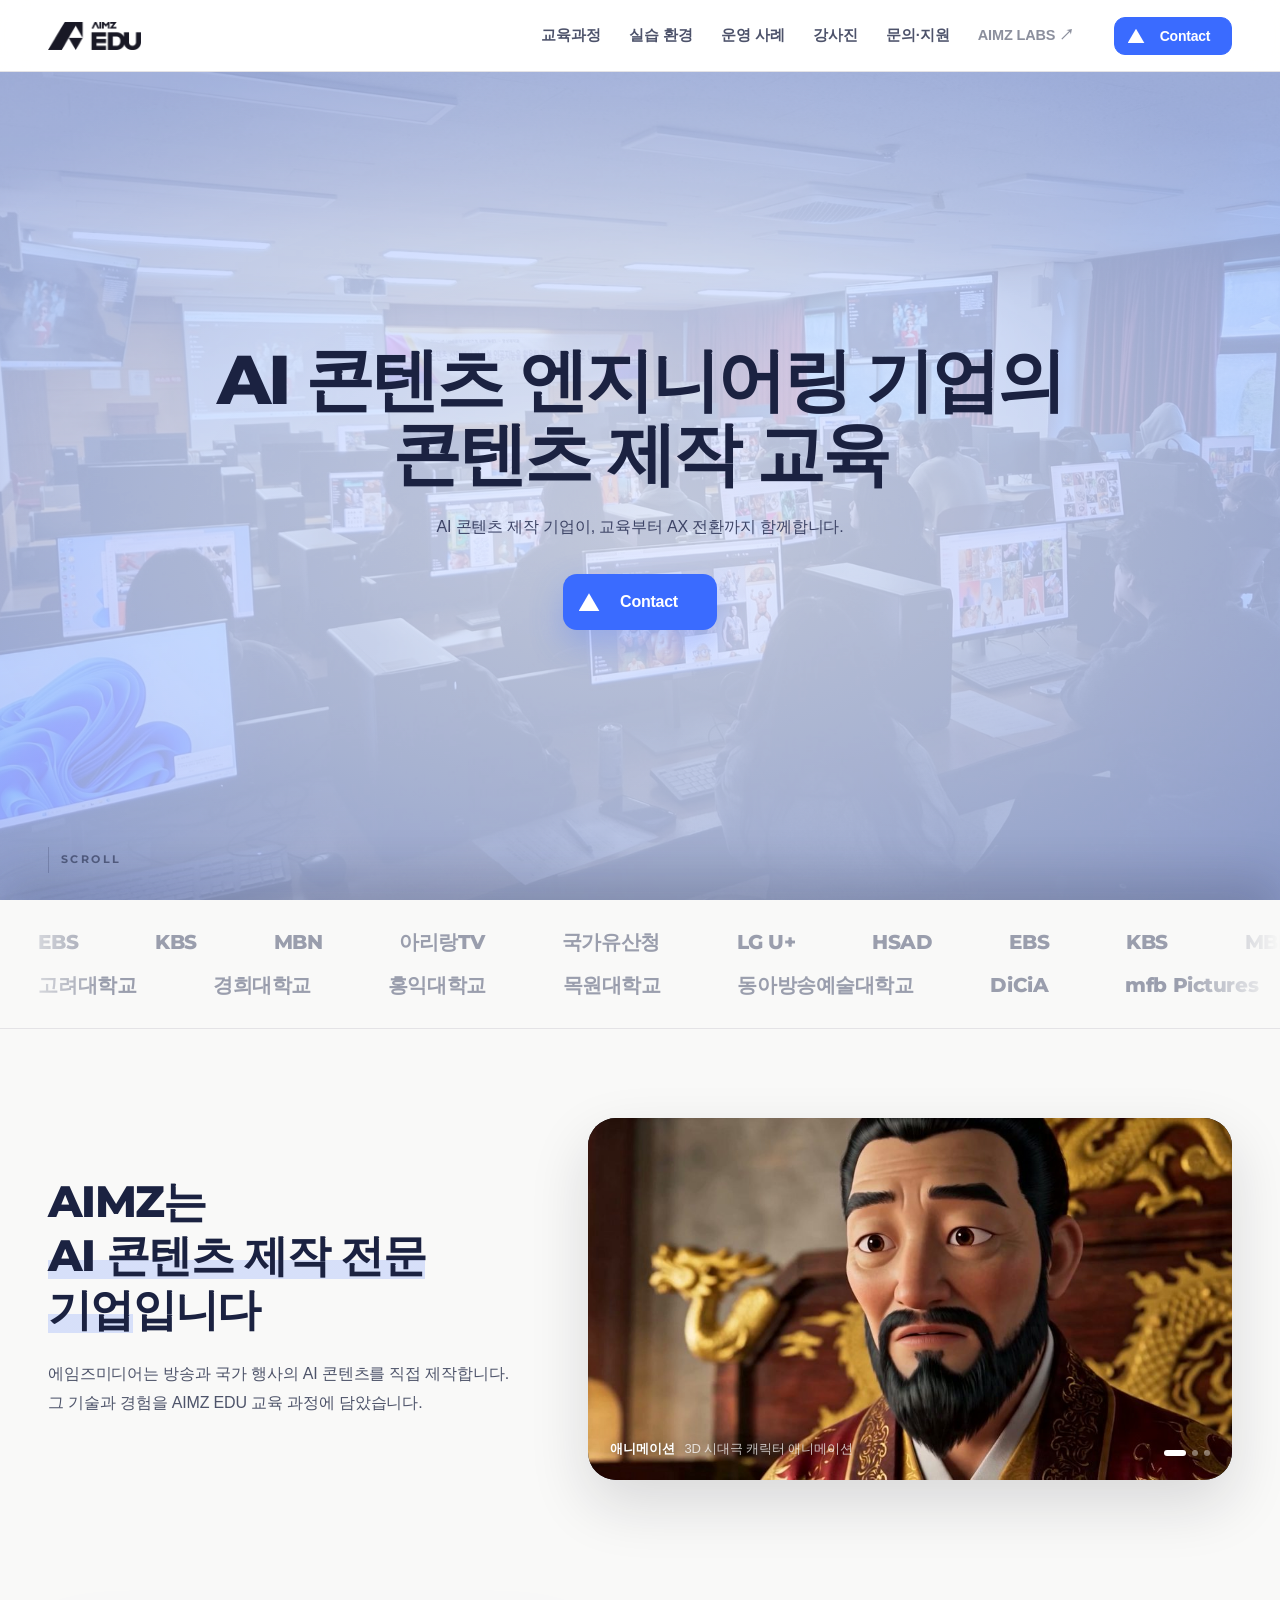
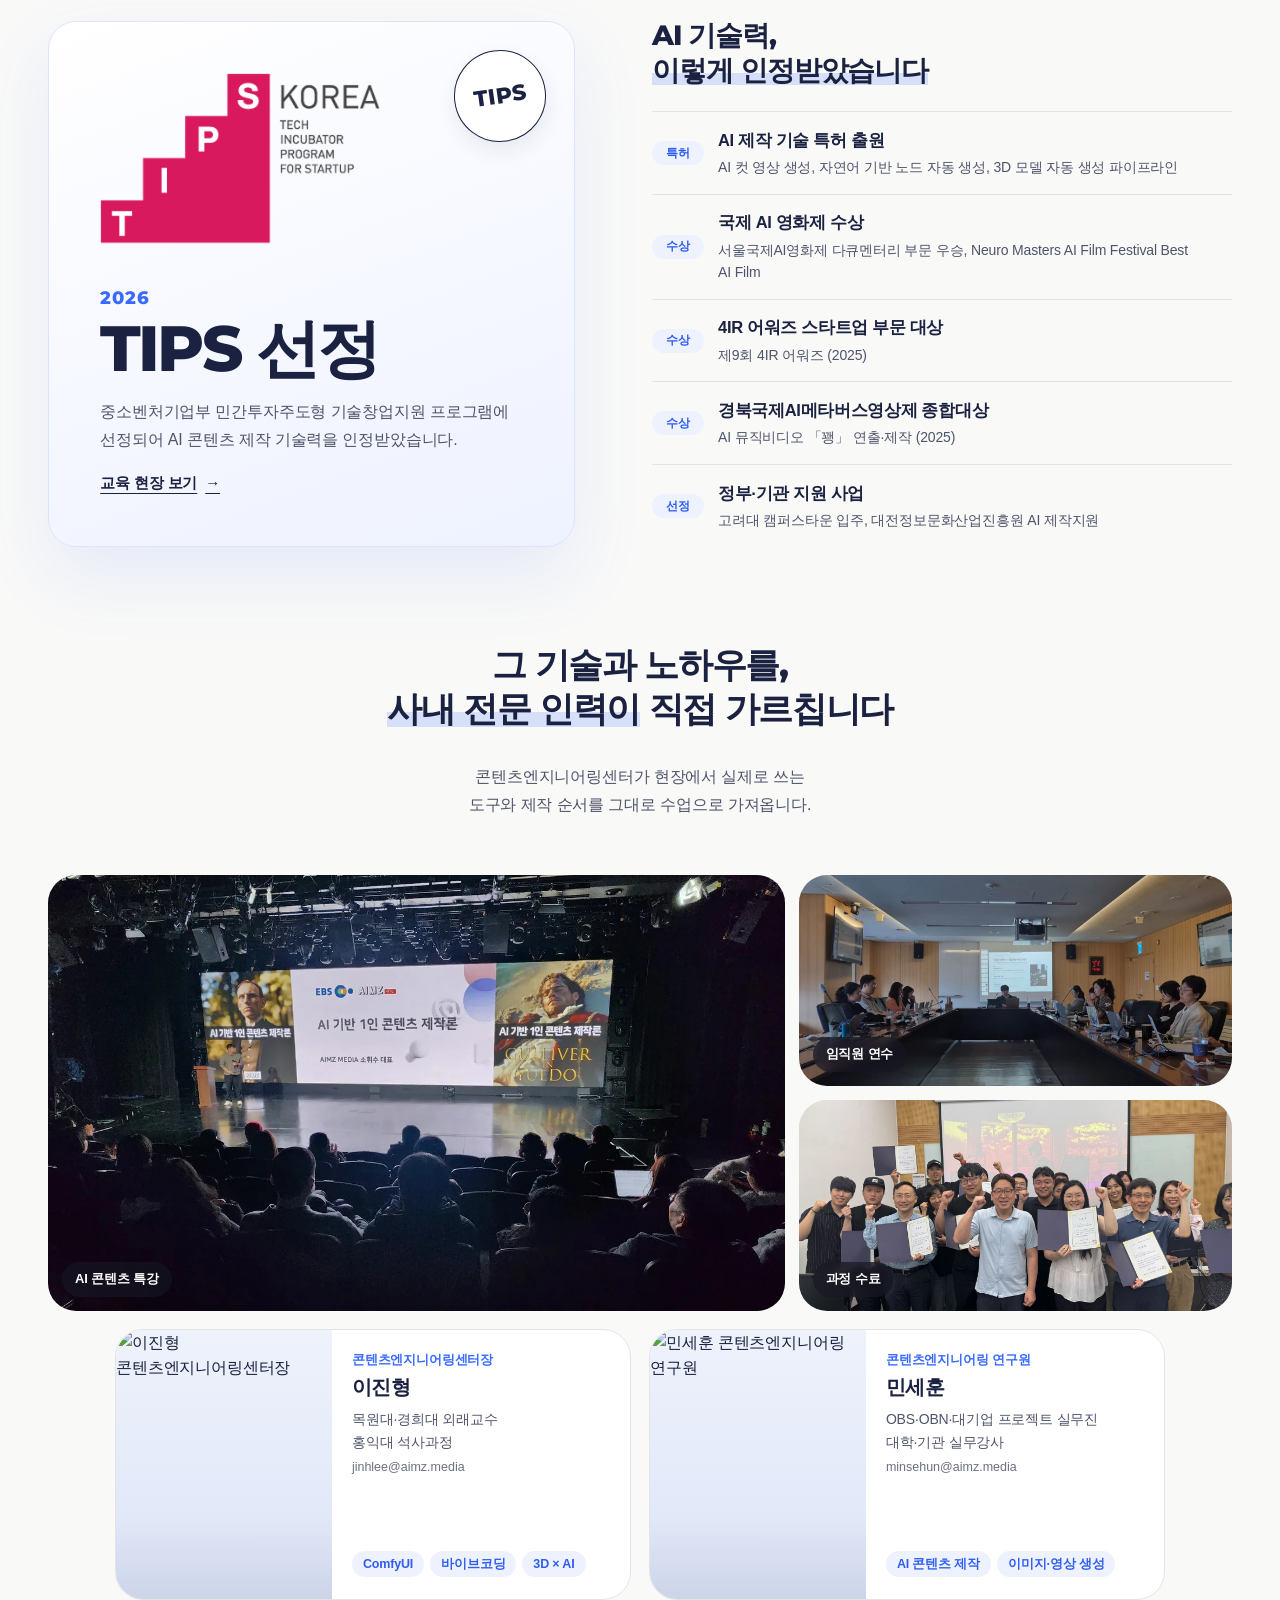
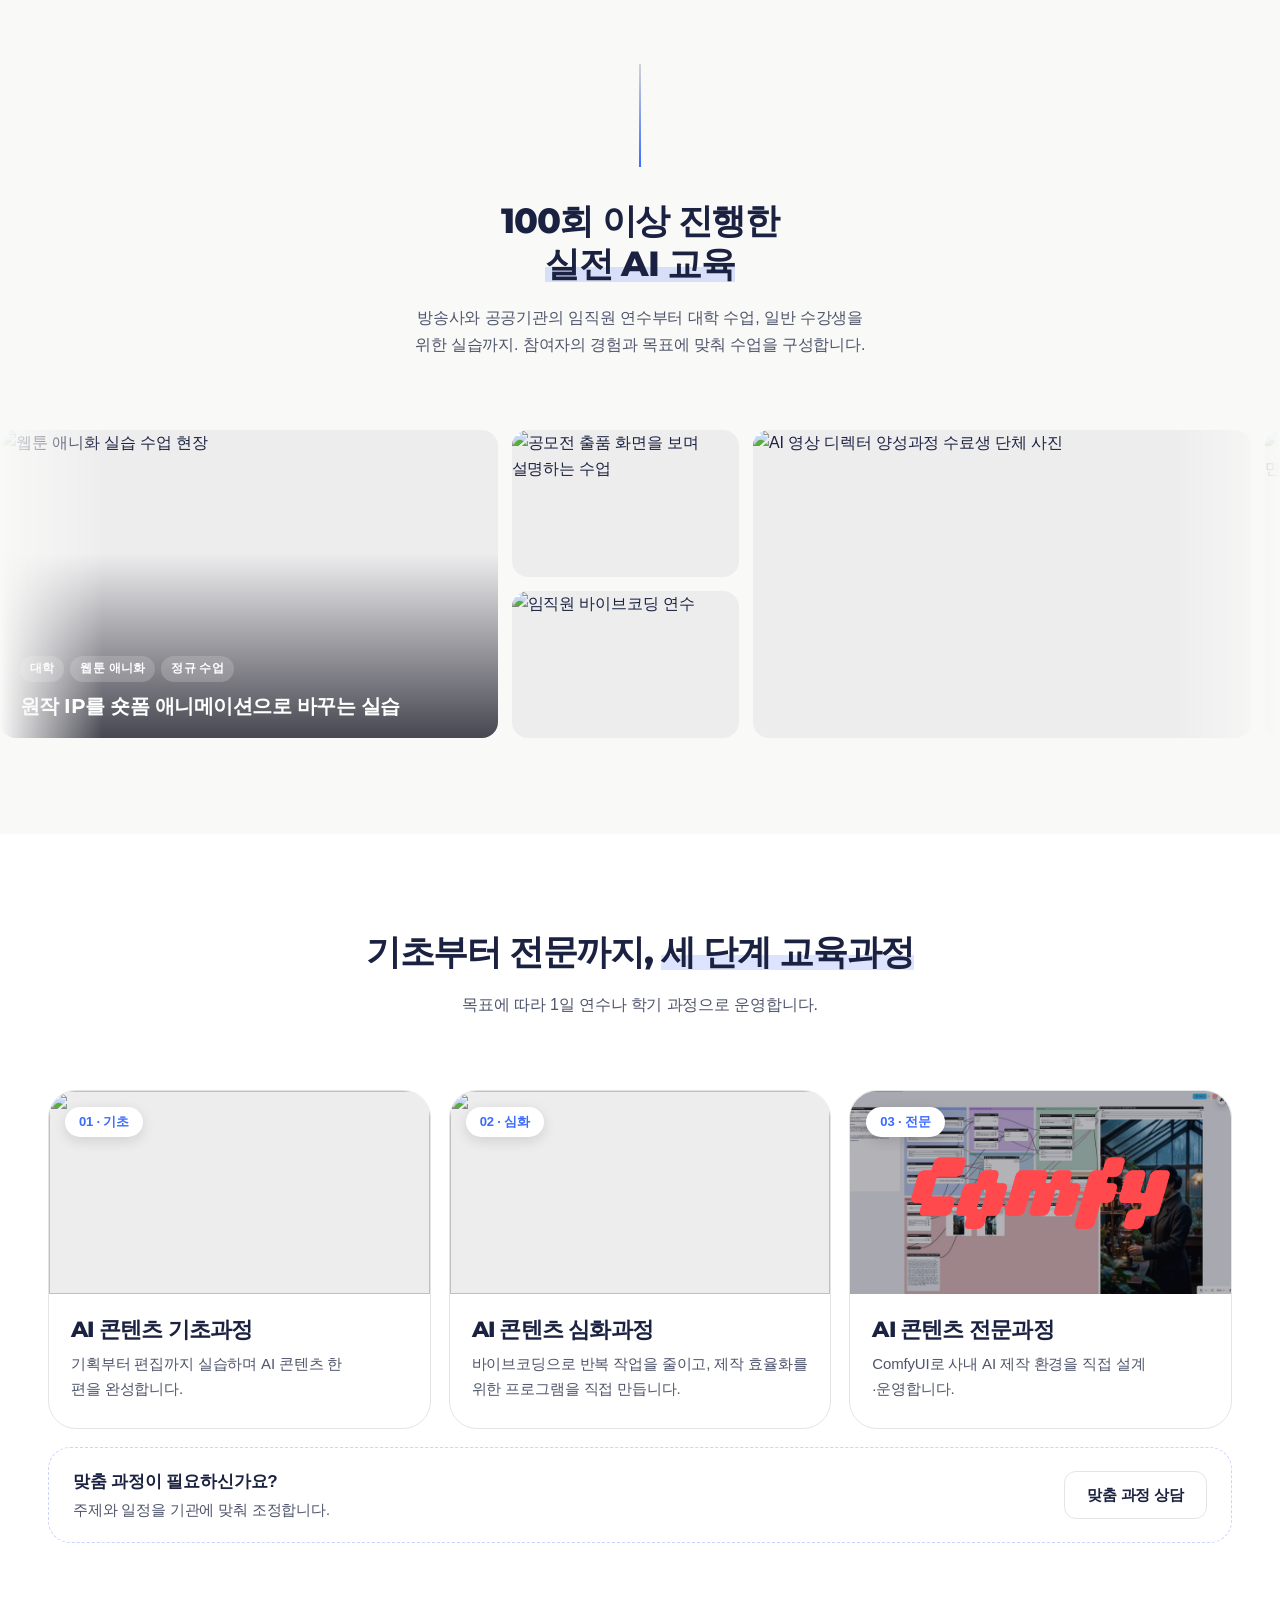
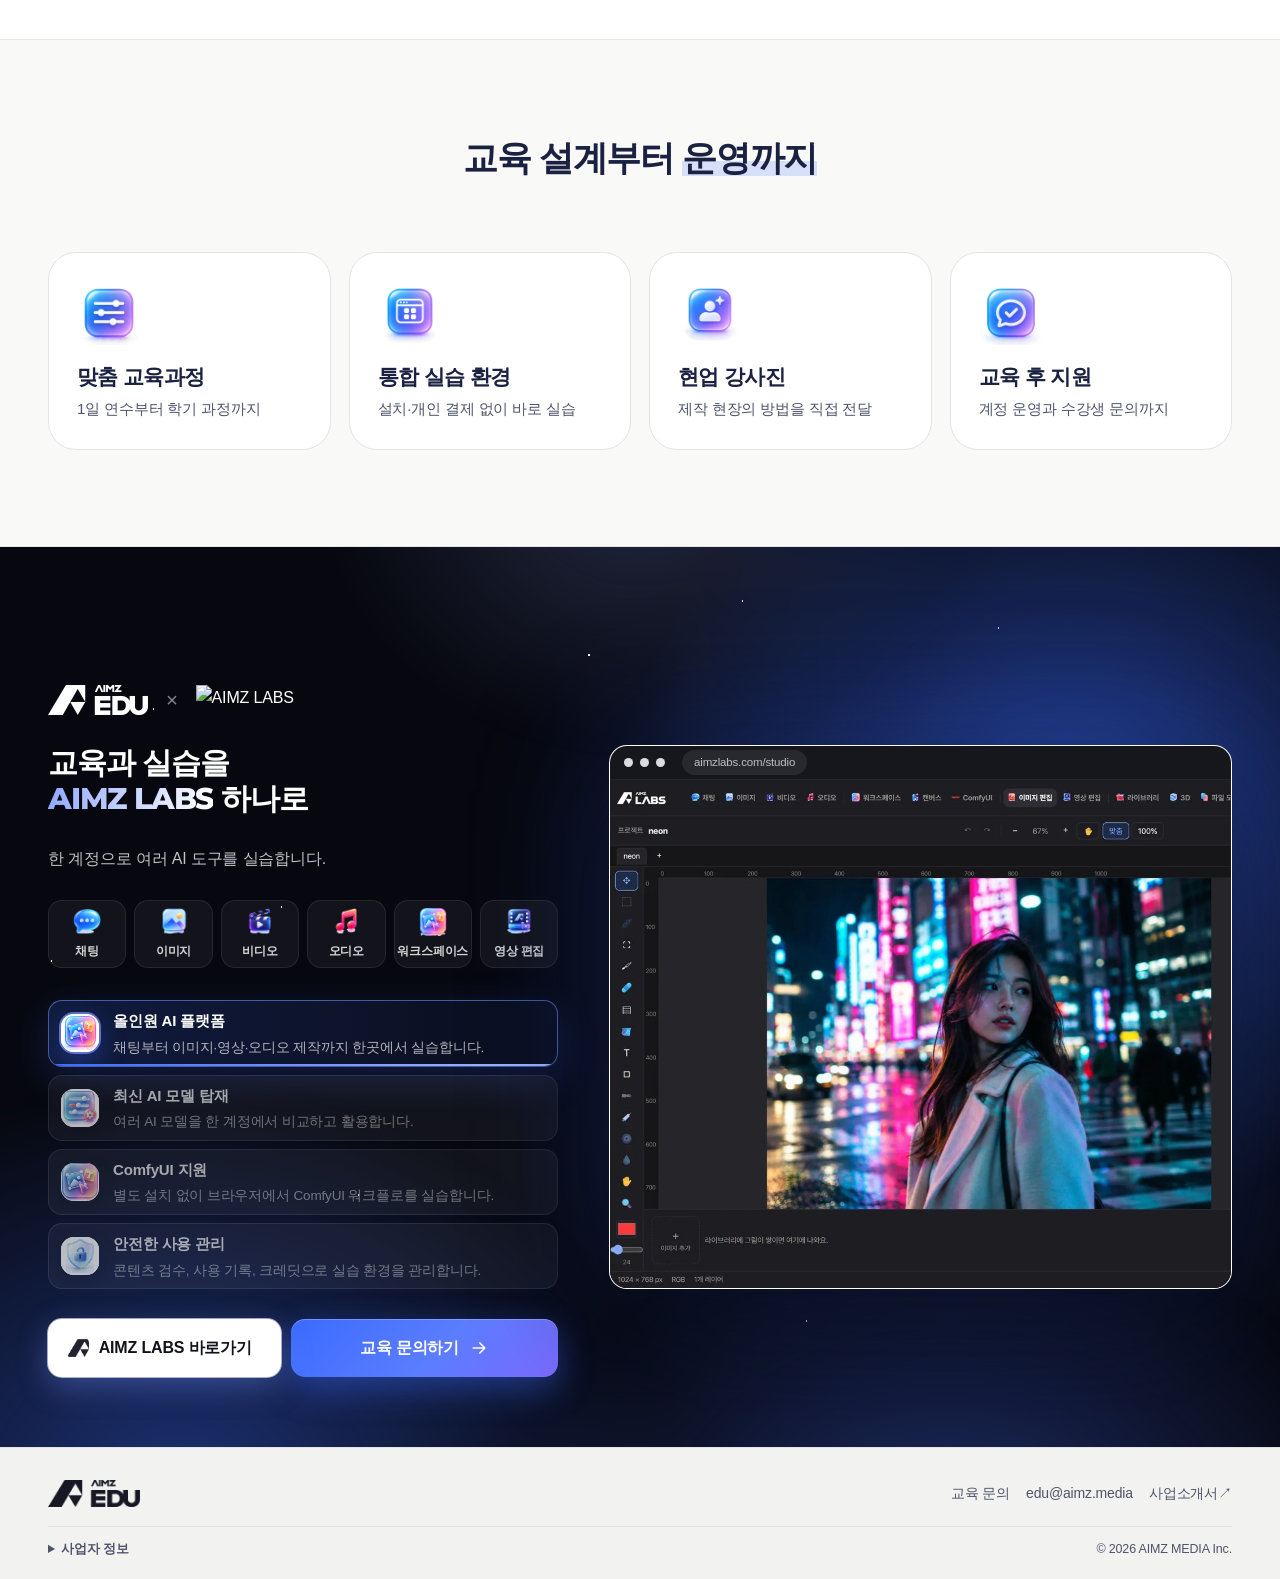
==== commit dcd7eec8: "메인 리드 문구 마침표를 1개로 변경 Co-Authored-By: Claude Opus 5.5 <noreply@anthropic.com>" ====
--- a/index.html
+++ b/index.html
@@ -52,7 +52,7 @@
   </div>
   <div class="wrap vh-copy">
     <h1 class="h1" data-split="load">AI 콘텐츠 엔지니어링 기업의<br>콘텐츠 제작 교육</h1>
-    <p class="lead" data-load>AI 콘텐츠 제작 기업이, 교육부터 AX 전환까지 함께합니다..</p>
+    <p class="lead" data-load>AI 콘텐츠 제작 기업이, 교육부터 AX 전환까지 함께합니다.</p>
     <div class="btns" data-load><a class="btn btn-lg btn-cta cta-hero" href="/contact" aria-label="교육 문의"><span class="cta-triangle" aria-hidden="true"></span><span class="cta-label">Contact</span></a></div>
   </div>
   <div class="vh-foot" data-load>
